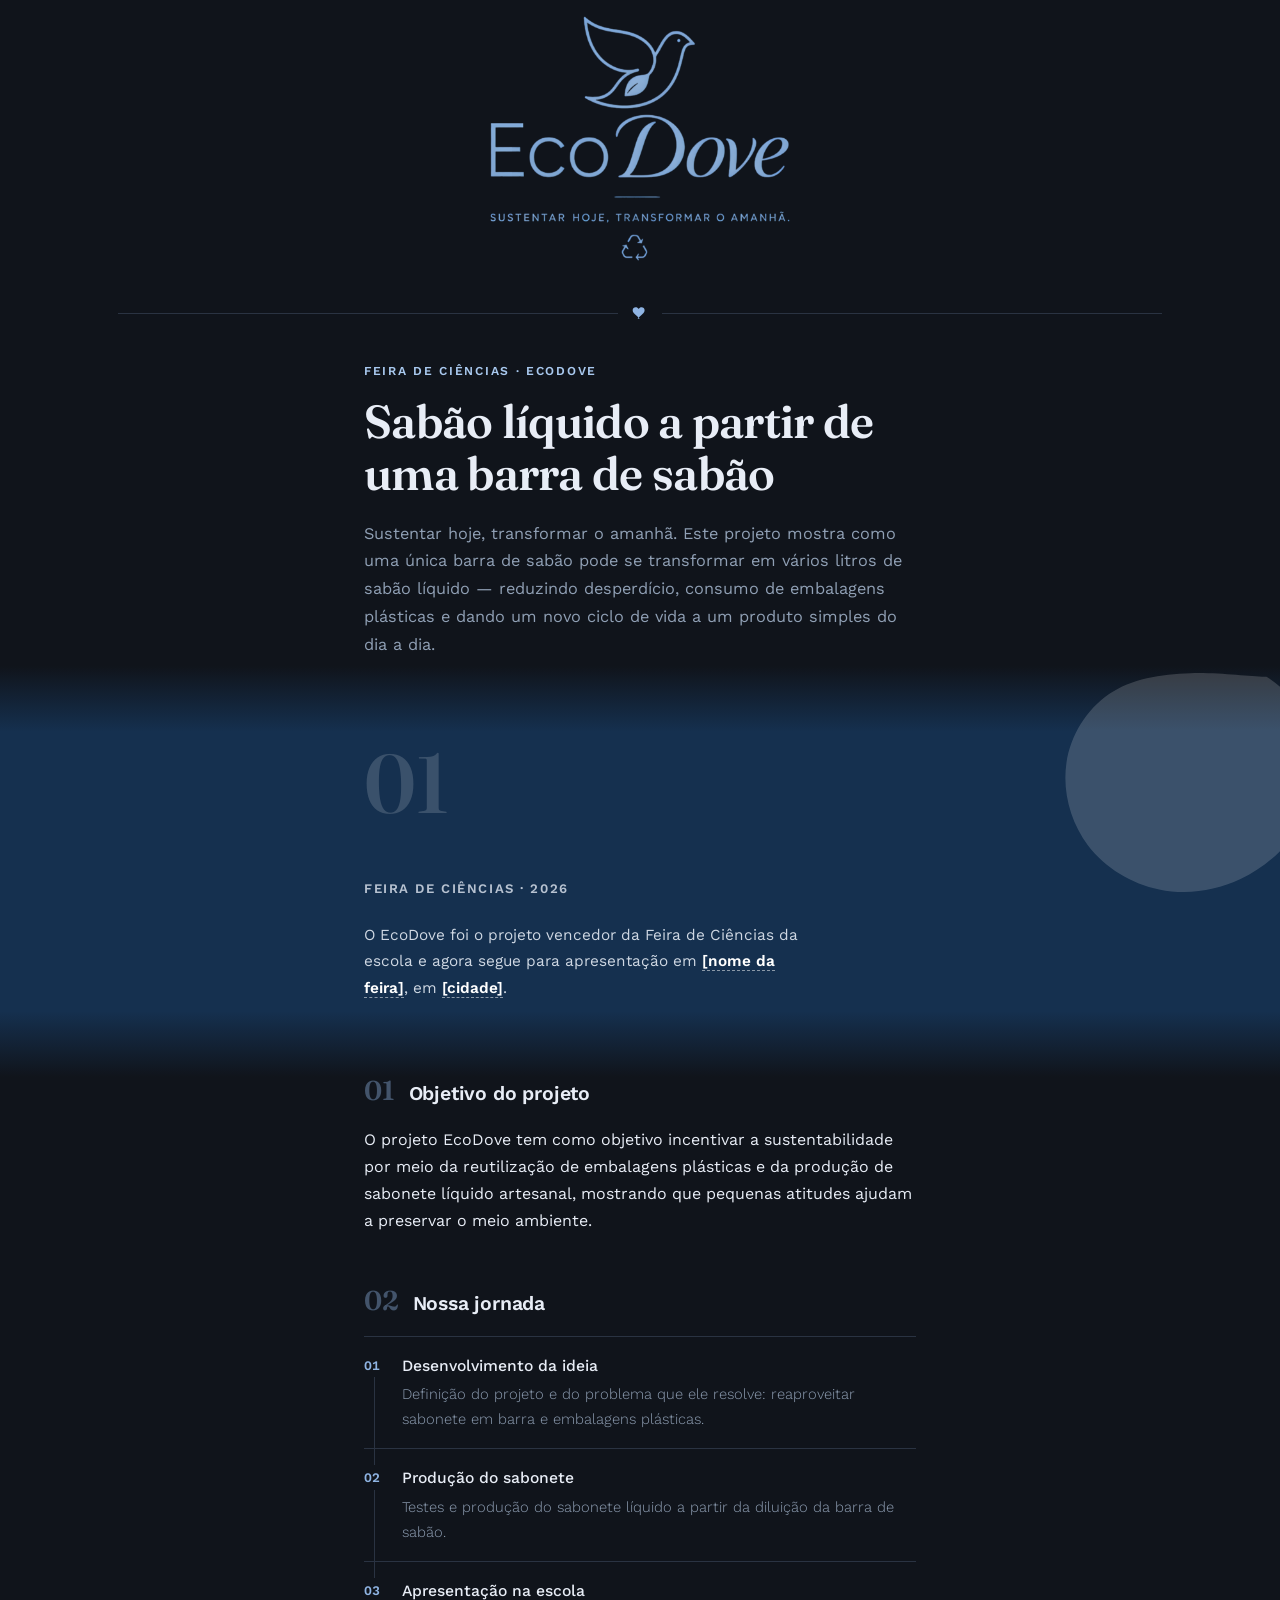
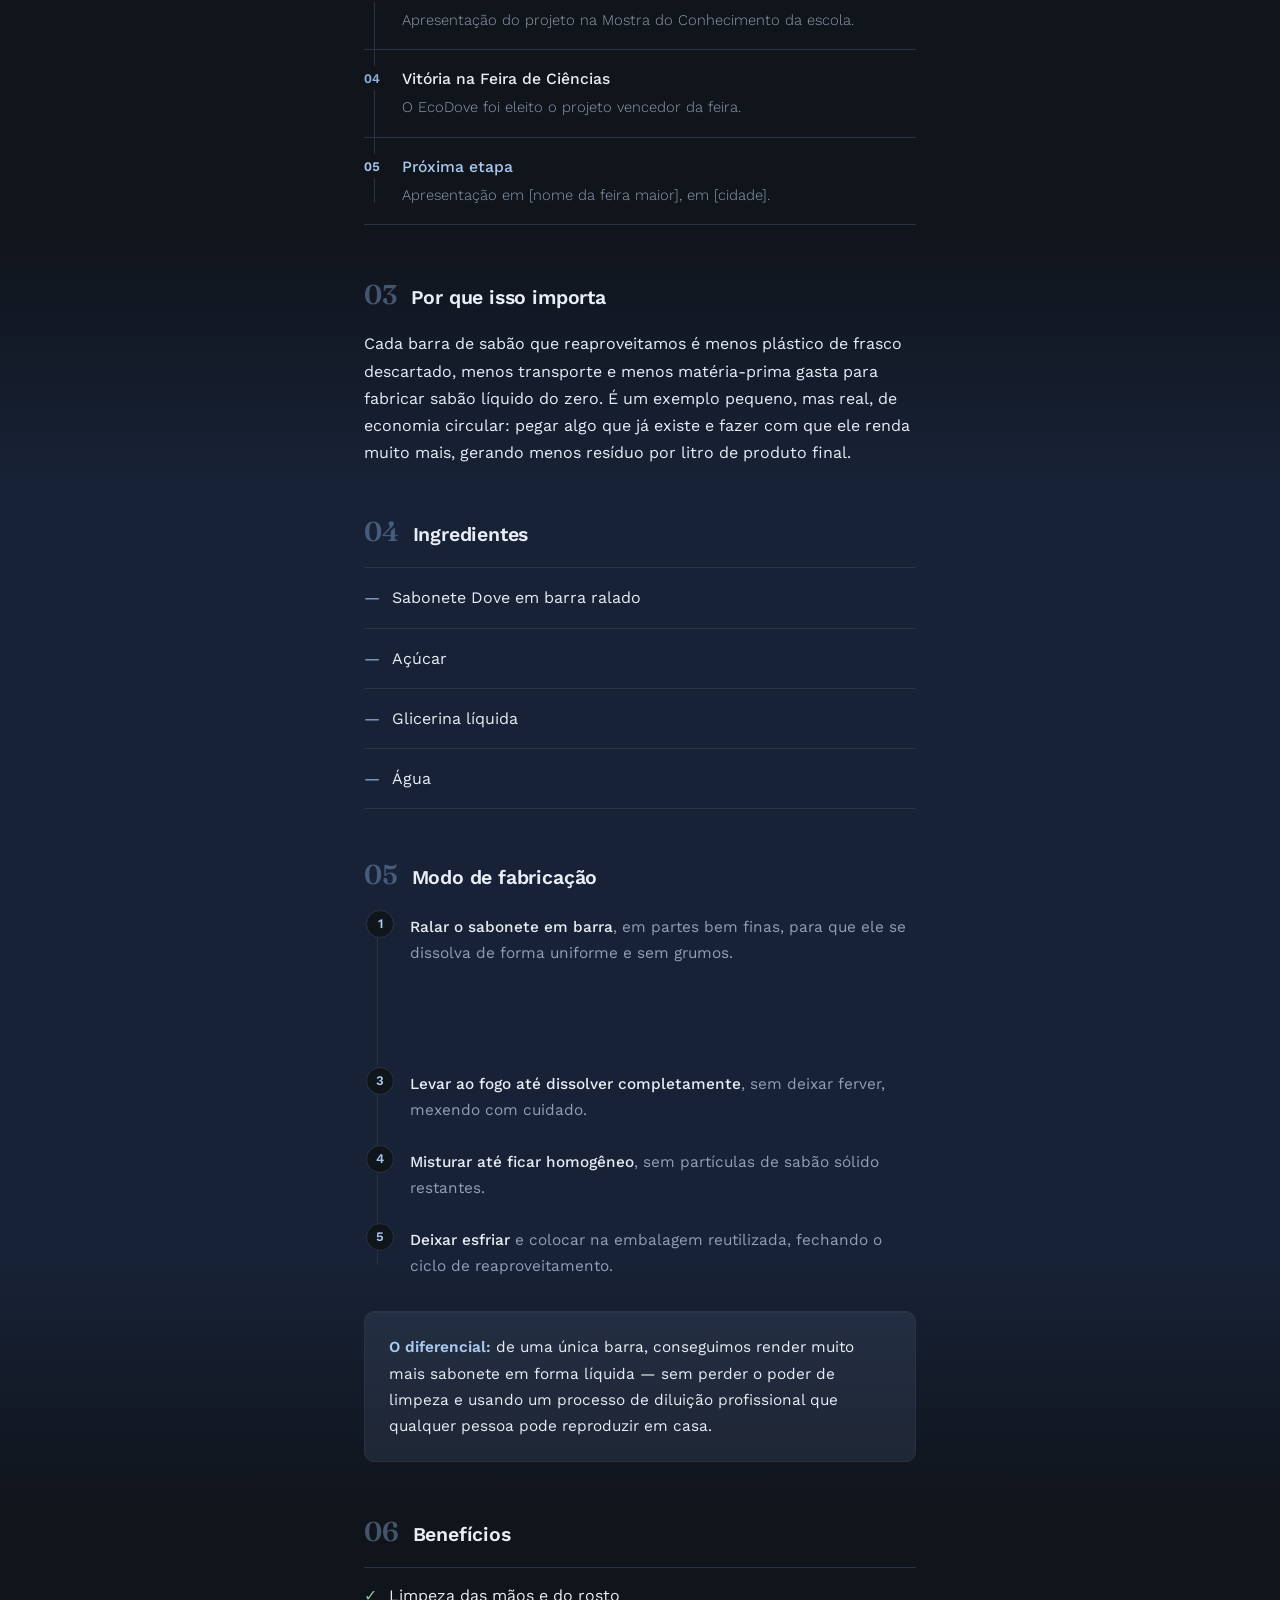
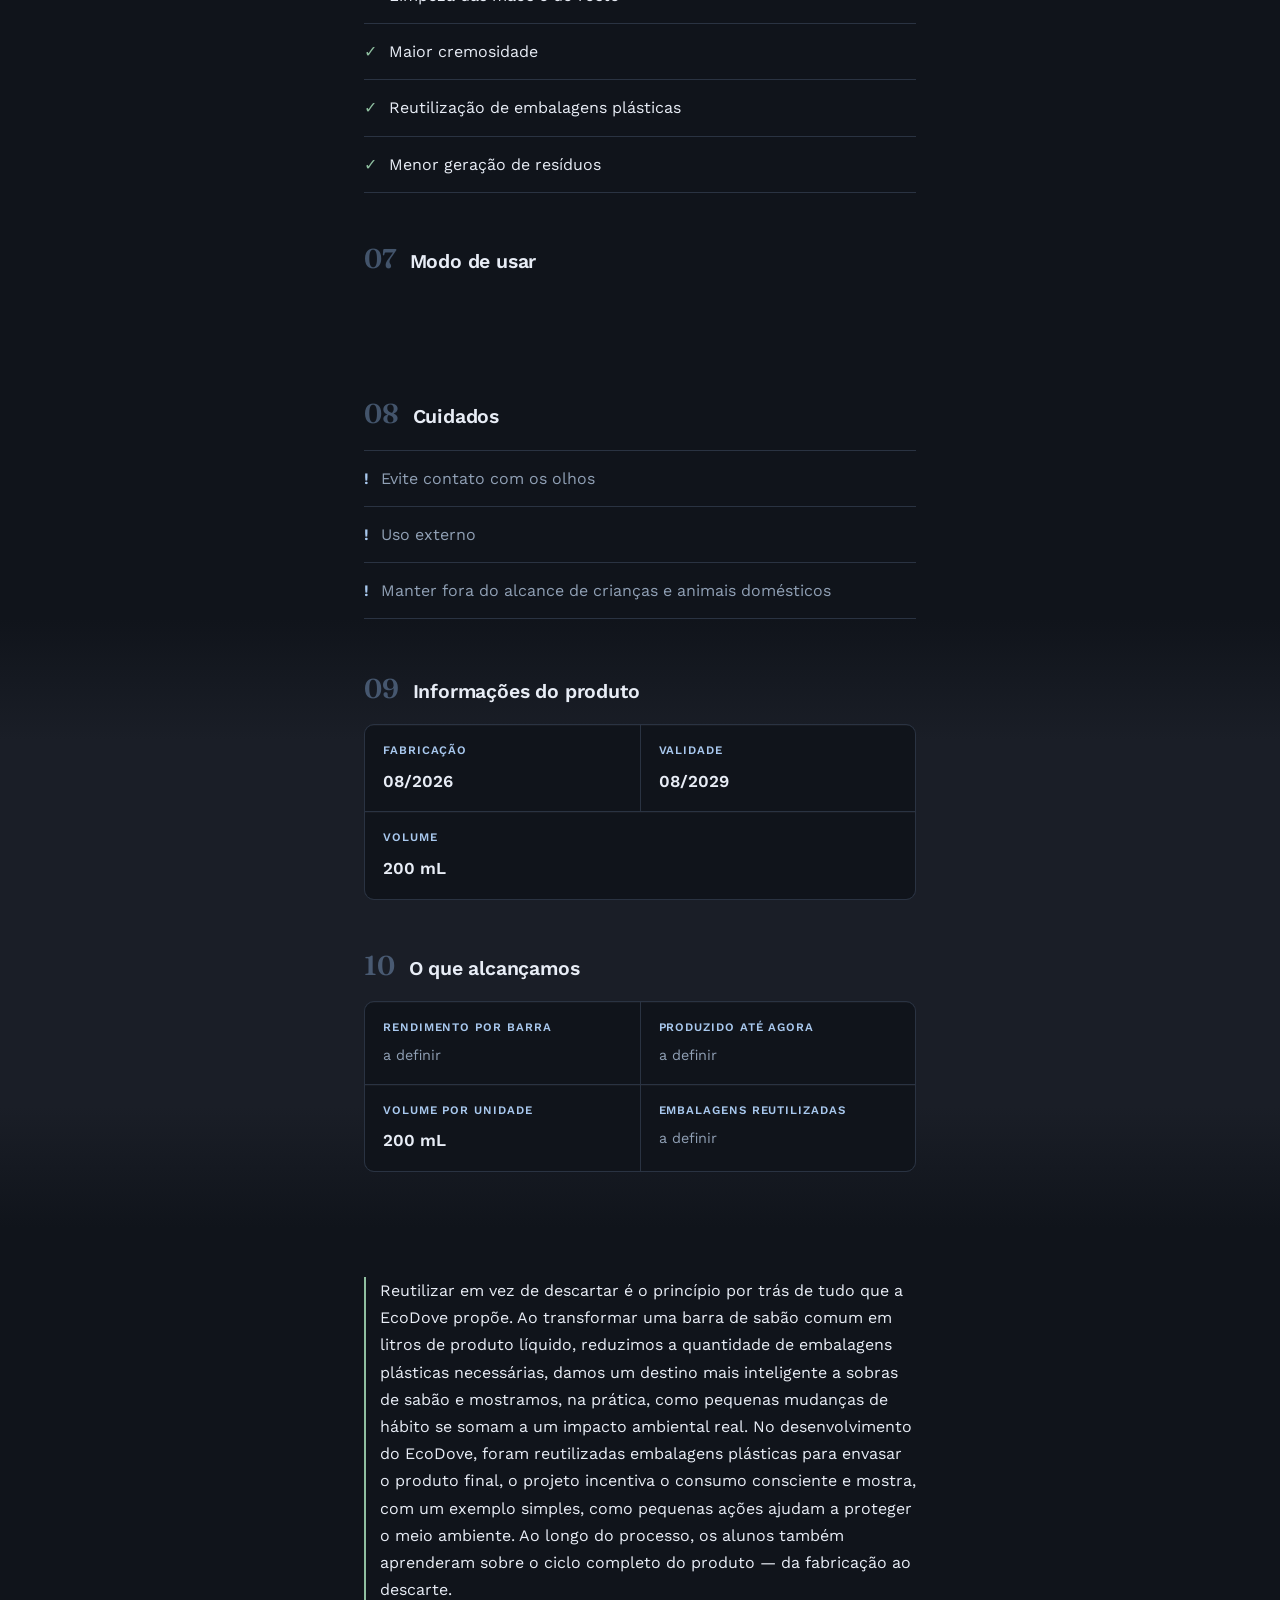
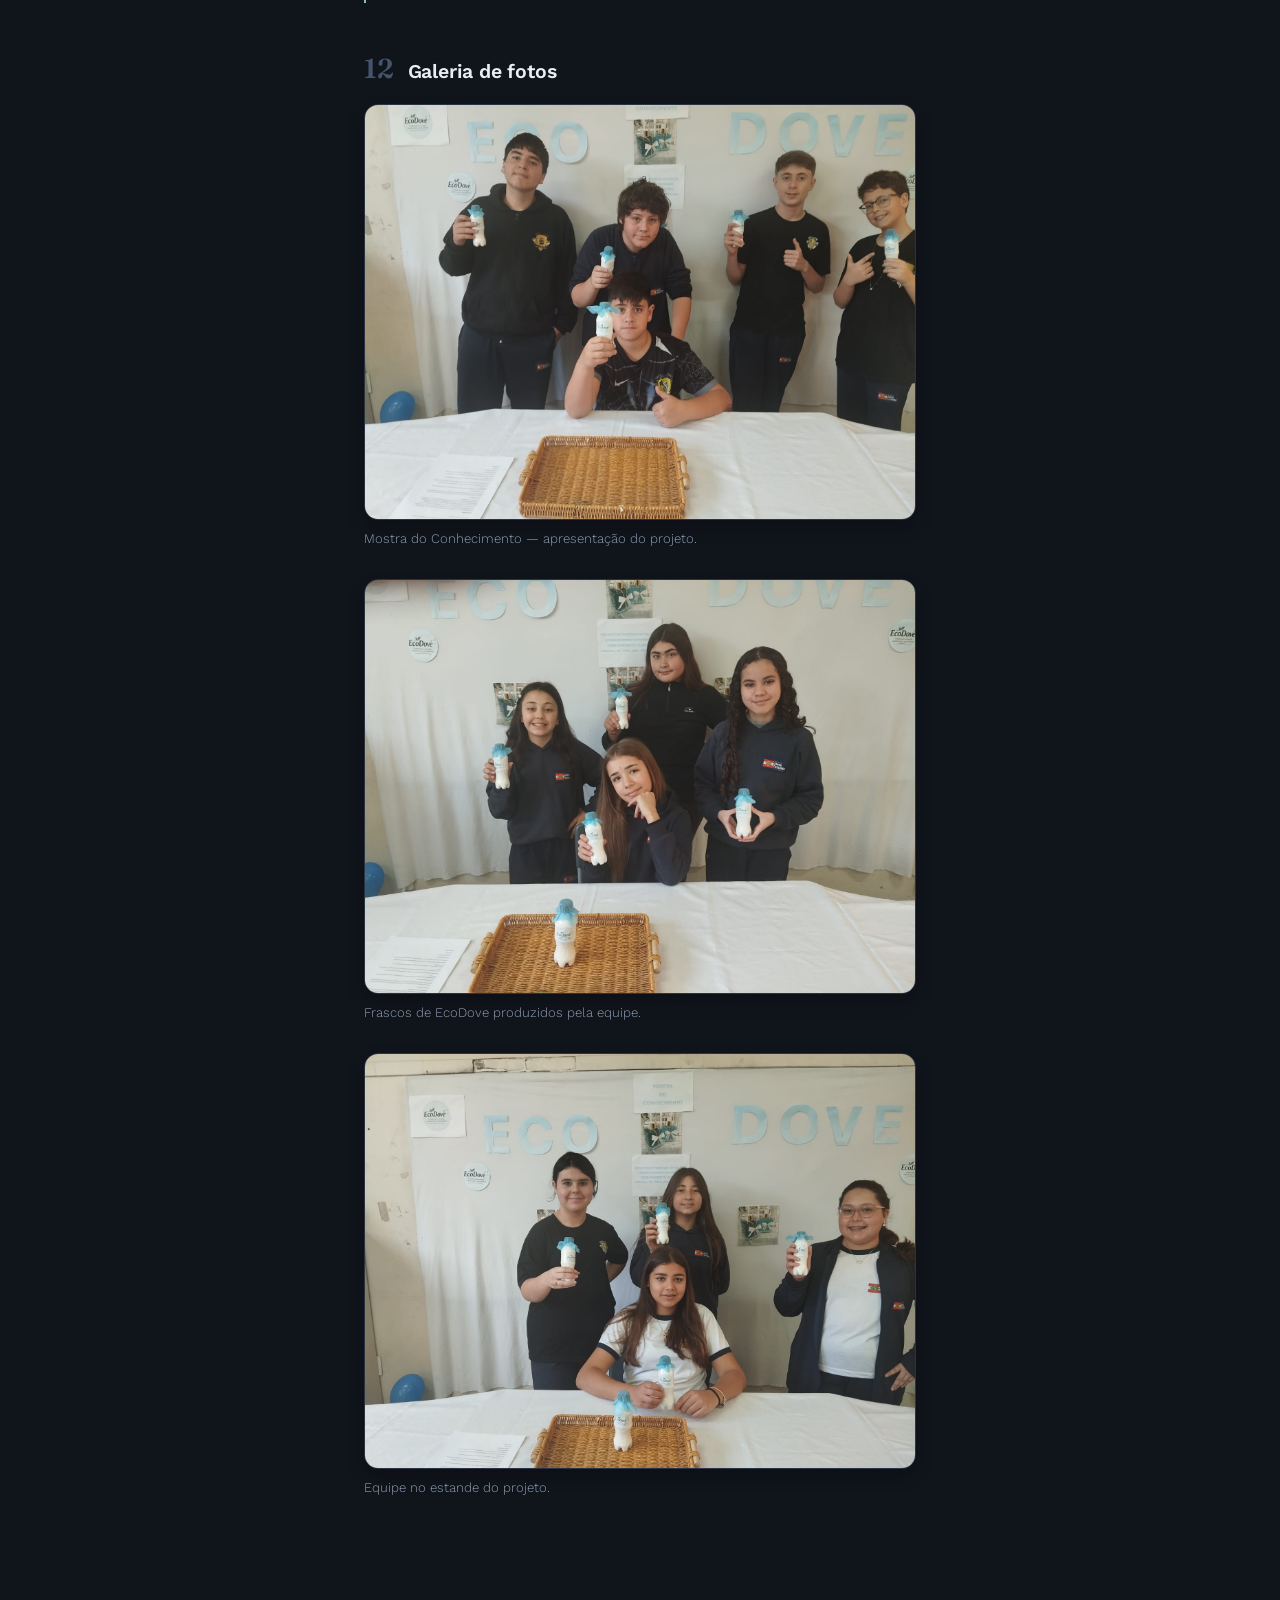
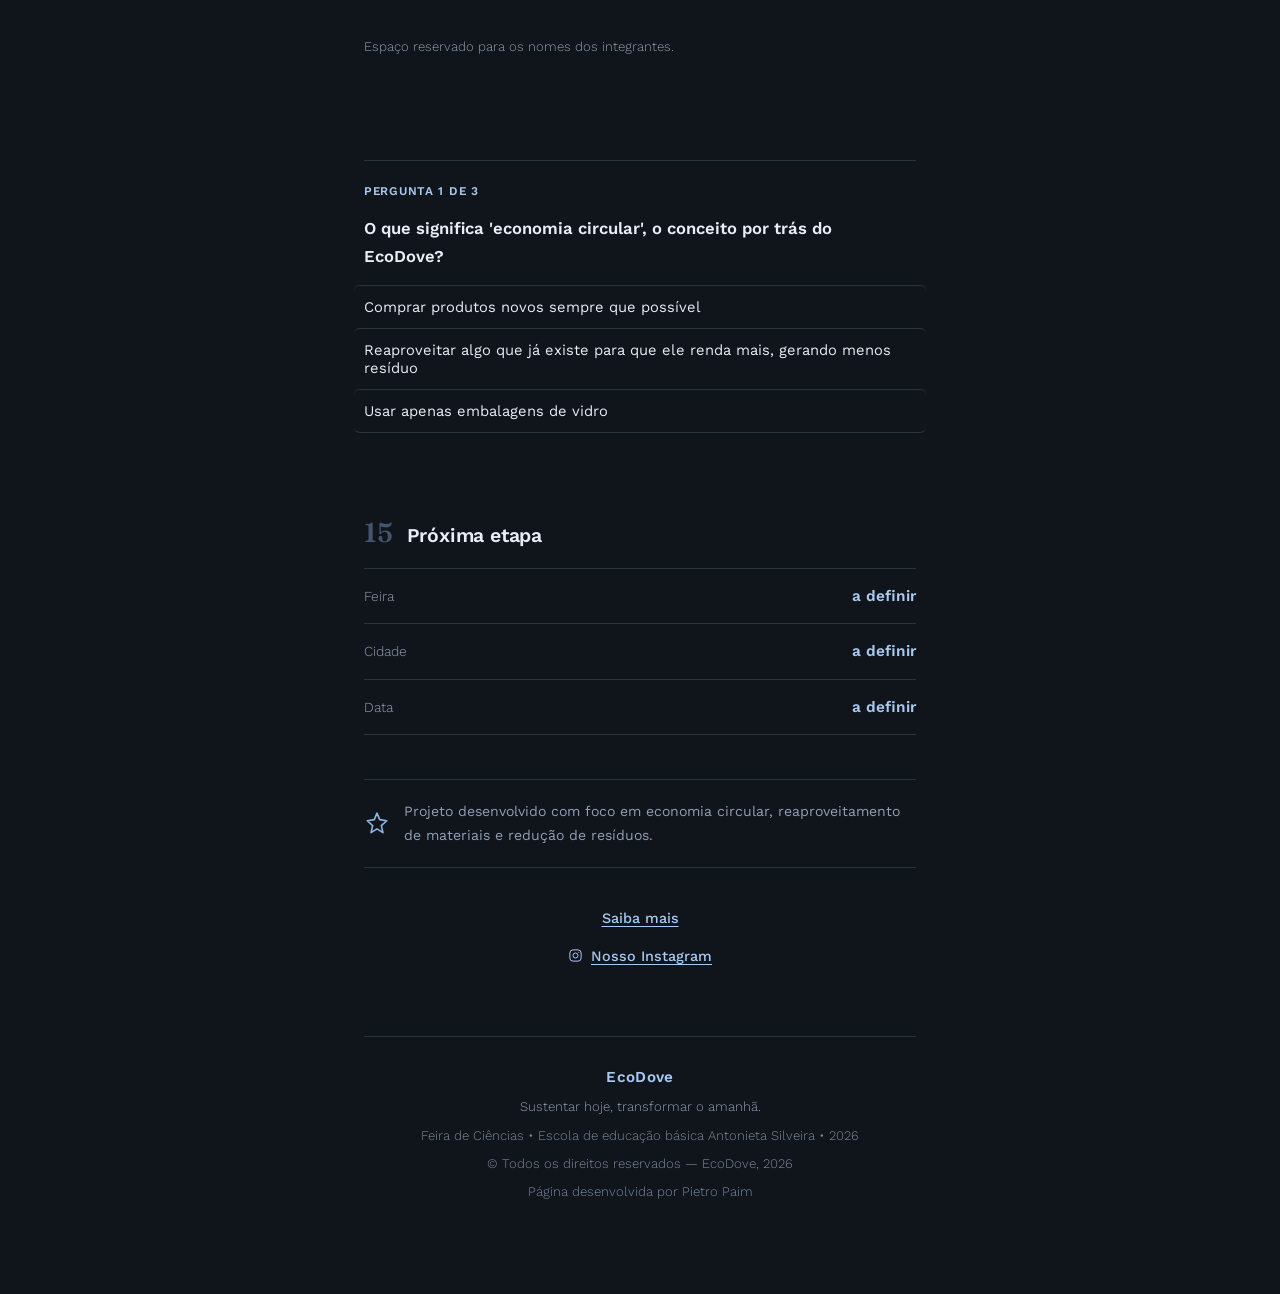
==== index.html @ 30acbbd1 "Add files via upload" ====
<!DOCTYPE html>
<html lang="pt-BR">
<head>
<meta charset="UTF-8">
<meta name="viewport" content="width=device-width, initial-scale=1.0">
<title>EcoDove — Sabão Líquido Sustentável</title>
<script>document.documentElement.classList.add('js');</script>
<link rel="preconnect" href="https://fonts.googleapis.com">
<link href="https://fonts.googleapis.com/css2?family=Fraunces:wght@500;600;700&family=Work+Sans:wght@300;400;500;600;700&display=swap" rel="stylesheet">
<link rel="stylesheet" href="style.css">
</head>
<body>

<div class="banner-wrap">
 <img src="EcoDove.png" alt="Logo EcoDove — pomba com folha, sustentabilidade">
</div>

<div class="divisor">
  <span class="risco"></span>
  <svg class="coracao" viewBox="0 0 24 24" fill="#8FB4E3">
    <path d="M12 20.5c-.3 0-.5-.1-.7-.3-1.6-1.4-3.1-2.7-4.4-3.9-3.6-3.2-5.9-5.3-5.9-8.3C1 5.5 3 3.5 5.5 3.5c1.5 0 2.9.7 3.8 1.9.3.4.9.4 1.3 0 .9-1.2 2.3-1.9 3.8-1.9 2.5 0 4.5 2 4.5 4.5 0 3-2.3 5.1-5.9 8.3-1.3 1.2-2.8 2.5-4.4 3.9-.2.2-.4.3-.7.3Z"/>
  </svg>
  <span class="risco"></span>
</div>

<div class="container">
  <div class="eyebrow">Feira de Ciências · EcoDove</div>
  <h1>Sabão líquido a partir de uma barra de sabão</h1>
  <p class="intro">Sustentar hoje, transformar o amanhã. Este projeto mostra como uma única barra de sabão pode se transformar em vários litros de sabão líquido — reduzindo desperdício, consumo de embalagens plásticas e dando um novo ciclo de vida a um produto simples do dia a dia.</p>
</div>

<div class="banda banda-vitoria">
  <svg class="vitoria-forma" viewBox="0 0 200 200" aria-hidden="true">
    <path fill="#ffffff" d="M45,-58.4C58.6,-49.6,69.8,-35.6,73.6,-19.9C77.4,-4.2,73.8,13.2,65.6,27.7C57.3,42.1,44.5,53.6,29.7,60.6C14.9,67.6,-1.9,70.1,-18.1,66.7C-34.3,63.4,-49.9,54.2,-60.1,40.7C-70.3,27.1,-75.1,9.1,-72.7,-7.5C-70.3,-24.1,-60.7,-39.2,-47.6,-48.2C-34.5,-57.2,-17.3,-60,0.4,-60.5C18.1,-61,36.1,-58.2,45,-58.4Z" transform="translate(100 100)"/>
  </svg>
  <div class="banda-inner">
    <div class="vitoria-numero reveal-vitoria vd1">01</div>
    <div class="vitoria-titulo reveal-vitoria vd2">Primeiro lugar</div>
    <div class="vitoria-sub reveal-vitoria vd3">Feira de Ciências · 2026</div>
    <p class="vitoria-texto reveal-vitoria vd4">O EcoDove foi o projeto vencedor da Feira de Ciências da escola e agora segue para apresentação em
      <!-- EDITAR: nome da feira maior --><span class="campo">[nome da feira]</span>, em
      <!-- EDITAR: cidade --><span class="campo">[cidade]</span>.
    </p>
  </div>
</div>

<div class="container">
  <h2 class="reveal"><span class="num">01</span>Objetivo do projeto</h2>
  <p class="reveal">O projeto EcoDove tem como objetivo incentivar a sustentabilidade por meio da reutilização de embalagens plásticas e da produção de sabonete líquido artesanal, mostrando que pequenas atitudes ajudam a preservar o meio ambiente.</p>

  <h2 class="reveal"><span class="num">02</span>Nossa jornada</h2>
  <div class="jornada">
    <div class="jornada-item reveal">
      <div class="j-marca">01</div>
      <div>
        <div class="j-titulo">Desenvolvimento da ideia</div>
        <div class="j-desc">Definição do projeto e do problema que ele resolve: reaproveitar sabonete em barra e embalagens plásticas.</div>
      </div>
    </div>
    <div class="jornada-item reveal">
      <div class="j-marca">02</div>
      <div>
        <div class="j-titulo">Produção do sabonete</div>
        <div class="j-desc">Testes e produção do sabonete líquido a partir da diluição da barra de sabão.</div>
      </div>
    </div>
    <div class="jornada-item reveal">
      <div class="j-marca">03</div>
      <div>
        <div class="j-titulo">Apresentação na escola</div>
        <div class="j-desc">Apresentação do projeto na Mostra do Conhecimento da escola.</div>
      </div>
    </div>
    <div class="jornada-item reveal">
      <div class="j-marca">04</div>
      <div>
        <div class="j-titulo">Vitória na Feira de Ciências</div>
        <div class="j-desc">O EcoDove foi eleito o projeto vencedor da feira.</div>
      </div>
    </div>
    <div class="jornada-item atual reveal">
      <div class="j-marca">05</div>
      <div>
        <div class="j-titulo">Próxima etapa</div>
        <div class="j-desc">Apresentação em <!-- EDITAR: nome da feira maior -->[nome da feira maior], em [cidade].</div>
      </div>
    </div>
  </div>
</div>

<div class="banda banda-suave">
  <div class="banda-inner">
    <h2 class="reveal"><span class="num">03</span>Por que isso importa</h2>
    <p class="reveal">Cada barra de sabão que reaproveitamos é menos plástico de frasco descartado, menos transporte e menos matéria-prima gasta para fabricar sabão líquido do zero. É um exemplo pequeno, mas real, de economia circular: pegar algo que já existe e fazer com que ele renda muito mais, gerando menos resíduo por litro de produto final.</p>

    <h2 class="reveal"><span class="num">04</span>Ingredientes</h2>
    <ul class="ingredientes reveal">
      <li>Sabonete Dove em barra ralado</li>
      <li>Açúcar</li>
      <li>Glicerina líquida</li>
      <li>Água</li>
    </ul>

    <h2 class="reveal"><span class="num">05</span>Modo de fabricação</h2>
    <div class="grid-passos">
      <div class="passo reveal">
        <div class="bolinha">1</div>
        <p><strong>Ralar o sabonete em barra</strong>, em partes bem finas, para que ele se dissolva de forma uniforme e sem grumos.</p>
      </div>
      <div class="passo reveal">
        <div class="bolinha">2</div>
        <p><strong>Adicionar os demais ingredientes</strong> — açúcar, glicerina líquida e água — ao sabonete ralado.</p>
      </div>
      <div class="passo reveal">
        <div class="bolinha">3</div>
        <p><strong>Levar ao fogo até dissolver completamente</strong>, sem deixar ferver, mexendo com cuidado.</p>
      </div>
      <div class="passo reveal">
        <div class="bolinha">4</div>
        <p><strong>Misturar até ficar homogêneo</strong>, sem partículas de sabão sólido restantes.</p>
      </div>
      <div class="passo reveal">
        <div class="bolinha">5</div>
        <p><strong>Deixar esfriar</strong> e colocar na embalagem reutilizada, fechando o ciclo de reaproveitamento.</p>
      </div>
    </div>

    <div class="destaque reveal">
      <p><strong>O diferencial:</strong> de uma única barra, conseguimos render muito mais sabonete em forma líquida — sem perder o poder de limpeza e usando um processo de diluição profissional que qualquer pessoa pode reproduzir em casa.</p>
    </div>
  </div>
</div>

<div class="container">
  <h2 class="reveal"><span class="num">06</span>Benefícios</h2>
  <ul class="beneficios reveal">
    <li>Limpeza das mãos e do rosto</li>
    <li>Maior cremosidade</li>
    <li>Reutilização de embalagens plásticas</li>
    <li>Menor geração de resíduos</li>
  </ul>

  <h2 class="reveal"><span class="num">07</span>Modo de usar</h2>
  <p class="reveal">Molhe as mãos, aplique uma pequena quantidade do sabonete, esfregue e enxágue bem.</p>

  <h2 class="reveal"><span class="num">08</span>Cuidados</h2>
  <ul class="cuidados reveal">
    <li>Evite contato com os olhos</li>
    <li>Uso externo</li>
    <li>Manter fora do alcance de crianças e animais domésticos</li>
  </ul>
</div>

<div class="banda banda-cinza">
  <div class="banda-inner">
    <h2 class="reveal"><span class="num">09</span>Informações do produto</h2>
    <div class="info-grid">
      <div class="info-item reveal">
        <div class="rotulo">Fabricação</div>
        <div class="valor">08/2026</div>
      </div>
      <div class="info-item reveal">
        <div class="rotulo">Validade</div>
        <div class="valor">08/2029</div>
      </div>
      <div class="info-item reveal" style="grid-column: span 2;">
        <div class="rotulo">Volume</div>
        <div class="valor">200 mL</div>
      </div>
    </div>

    <h2 class="reveal"><span class="num">10</span>O que alcançamos</h2>
    <div class="info-grid">
      <div class="info-item reveal">
        <div class="rotulo">Rendimento por barra</div>
        <!-- EDITAR: quanto de sabonete líquido uma barra rende -->
        <div class="valor editavel">a definir</div>
      </div>
      <div class="info-item reveal">
        <div class="rotulo">Produzido até agora</div>
        <!-- EDITAR: quantidade total de sabonete produzido -->
        <div class="valor editavel">a definir</div>
      </div>
      <div class="info-item reveal">
        <div class="rotulo">Volume por unidade</div>
        <div class="valor">200 mL</div>
      </div>
      <div class="info-item reveal">
        <div class="rotulo">Embalagens reutilizadas</div>
        <!-- EDITAR: quantidade de embalagens plásticas reaproveitadas -->
        <div class="valor editavel">a definir</div>
      </div>
    </div>
  </div>
</div>

<div class="container final">
  <h2 class="reveal"><span class="num">11</span>Sustentabilidade na prática</h2>
  <div class="sustentabilidade-destaque reveal">
    <p>Reutilizar em vez de descartar é o princípio por trás de tudo que a EcoDove propõe. Ao transformar uma barra de sabão comum em litros de produto líquido, reduzimos a quantidade de embalagens plásticas necessárias, damos um destino mais inteligente a sobras de sabão e mostramos, na prática, como pequenas mudanças de hábito se somam a um impacto ambiental real. No desenvolvimento do EcoDove, foram reutilizadas embalagens plásticas para envasar o produto final, o projeto incentiva o consumo consciente e mostra, com um exemplo simples, como pequenas ações ajudam a proteger o meio ambiente. Ao longo do processo, os alunos também aprenderam sobre o ciclo completo do produto — da fabricação ao descarte.</p>
  </div>

  <h2 class="reveal"><span class="num">12</span>Galeria de fotos</h2>
  <div class="galeria">
    <div class="galeria-item reveal">
      <img src="imagem1.jpeg" alt="Equipe EcoDove apresentando o sabonete líquido na Mostra do Conhecimento">
      <div class="galeria-legenda">Mostra do Conhecimento — apresentação do projeto.</div>
    </div>
    <div class="galeria-item reveal">
      <img src="imagem2.jpeg" alt="Equipe EcoDove com os frascos de sabonete produzidos">
      <div class="galeria-legenda">Frascos de EcoDove produzidos pela equipe.</div>
    </div>
    <div class="galeria-item reveal">
      <img src="imagem3.jpeg" alt="Equipe EcoDove no estande do projeto">
      <div class="galeria-legenda">Equipe no estande do projeto.</div>
    </div>
  </div>

  <h2 class="reveal"><span class="num">13</span>Nossa equipe</h2>
  <div class="equipe reveal">
    <p>Turmas 7º ano 1, 2 e 3</p>
  </div>
  <!-- EDITAR: adicionar os nomes dos integrantes aqui -->
  <div class="equipe-editavel">Espaço reservado para os nomes dos integrantes.</div>

  <h2 class="reveal"><span class="num">14</span>Teste seus conhecimentos</h2>
  <div class="quiz reveal">
    <div id="quiz-jogo">
      <div class="quiz-progresso" id="quiz-progresso">Pergunta 1 de 3</div>
      <div class="quiz-pergunta" id="quiz-pergunta"></div>
      <div class="quiz-opcoes" id="quiz-opcoes"></div>
      <div class="quiz-feedback" id="quiz-feedback"></div>
      <button class="quiz-proximo" id="quiz-proximo">Próxima pergunta →</button>
    </div>
    <div id="quiz-resultado" class="quiz-resultado" style="display:none;">
      <div class="r-titulo" id="quiz-resultado-titulo"></div>
      <p class="r-texto" id="quiz-resultado-texto"></p>
      <button class="quiz-reiniciar" id="quiz-reiniciar">Refazer o quiz</button>
    </div>
  </div>

  <h2 class="reveal"><span class="num">15</span>Próxima etapa</h2>
  <div class="proxima-etapa reveal">
    <div class="pe-linha">
      <span class="pe-rotulo">Feira</span>
      <!-- EDITAR: nome da feira maior -->
      <span class="pe-valor">a definir</span>
    </div>
    <div class="pe-linha">
      <span class="pe-rotulo">Cidade</span>
      <!-- EDITAR: cidade da feira -->
      <span class="pe-valor">a definir</span>
    </div>
    <div class="pe-linha">
      <span class="pe-rotulo">Data</span>
      <!-- EDITAR: data da feira -->
      <span class="pe-valor">a definir</span>
    </div>
  </div>

  <div class="selo reveal">
    <svg viewBox="0 0 24 24" fill="none" stroke="#8FB4E3" stroke-width="1.5">
      <path d="M12 2 L14.5 8 L21 9 L16 13.5 L17.5 20 L12 16.5 L6.5 20 L8 13.5 L3 9 L9.5 8 Z" stroke-linejoin="round"/>
    </svg>
    <p>Projeto desenvolvido com foco em economia circular, reaproveitamento de materiais e redução de resíduos.</p>
  </div>

  <div class="saiba-mais">
    <!-- Quando tiver o link/página com mais informações, troque o href abaixo -->
    <a href="#">Saiba mais</a>
  </div>

  <div class="instagram">
    <!-- Troque o href abaixo pelo link do perfil do Instagram -->
    <a href="#" target="_blank" rel="noopener">
      <svg viewBox="0 0 24 24" fill="none" stroke="#A9C9EF" stroke-width="1.6">
        <rect x="3" y="3" width="18" height="18" rx="5"/>
        <circle cx="12" cy="12" r="4"/>
        <circle cx="17.2" cy="6.8" r="0.9" fill="#A9C9EF" stroke="none"/>
      </svg>
      Nosso Instagram
    </a>
  </div>

  <footer>
    <div class="marca">EcoDove</div>
    <div>Sustentar hoje, transformar o amanhã.</div>
    <div class="linha2">Feira de Ciências • Escola de educação básica Antonieta Silveira • 2026</div>
    <div class="linha2">© Todos os direitos reservados — EcoDove, 2026</div>
       <div class="linha2">Página desenvolvida por Pietro Paim</div>
  </footer>
</div>

<script src="script.js"></script>

</body>
</html>
---- style.css ----
:root{
    --color-bg: #10141b;
    --color-accent: #8FB4E3;
    --color-accent-deep: #A9C9EF;
    --color-accent-soft: rgba(143,180,227,0.10);
    --color-text: #E8EDF6;
    --color-muted: #90A0B5;
    --color-line: #2A3342;
    --bg-suave: #172236;
    --bg-cinza: #1A1E27;
    --bg-vitoria: #15304F;
    --color-verde: #8FBFA0;
    --font-display: 'Fraunces', serif;
    --font-body: 'Work Sans', sans-serif;
  }

  *{ box-sizing:border-box; margin:0; padding:0; }
  html{ overflow-x:hidden; }
  body{
    background:var(--color-bg);
    color:var(--color-text);
    font-family:var(--font-body);
    font-weight:300;
    line-height:1.7;
    -webkit-font-smoothing:antialiased;
    overflow-x:hidden;
  }
  .container{ max-width:600px; margin:0 auto; padding:0 24px; }
  .container.final{ padding-bottom:90px; }
  .container > h2:first-child,
  .banda-inner > h2:first-child{ margin-top:0; }

  .eyebrow{
    font-size:0.76rem; letter-spacing:0.14em; text-transform:uppercase;
    color:var(--color-accent-deep); font-weight:600; margin-bottom:14px;
  }
  h1{
    font-family:var(--font-display); font-weight:600;
    font-size:clamp(2rem, 7vw, 2.9rem); letter-spacing:-0.015em; line-height:1.12;
    margin-bottom:20px; color:var(--color-text);
  }
  p.intro{ color:var(--color-muted); font-size:1.02rem; margin-bottom:8px; font-weight:400; }

  h2{
    display:flex; align-items:baseline; gap:14px;
    font-family:var(--font-body); font-weight:600;
    font-size:1.22rem; letter-spacing:-0.01em;
    margin:52px 0 16px; color:var(--color-text);
  }
  h2 .num{
    font-family:var(--font-display); font-weight:600;
    font-size:1.7rem; color:var(--color-accent); opacity:0.4;
    line-height:1; flex-shrink:0;
    font-variant-numeric:tabular-nums;
  }

  p{ font-weight:400; }

  ul.ingredientes{ list-style:none; }
  ul.ingredientes li{
    padding:16px 0; border-top:1px solid var(--color-line);
    display:flex; align-items:baseline; gap:12px; font-weight:400;
  }
  ul.ingredientes li:last-child{ border-bottom:1px solid var(--color-line); }
  ul.ingredientes li::before{
    content:"—"; color:var(--color-accent); flex-shrink:0;
  }

  .destaque{
    background:var(--color-accent-soft); border-radius:10px;
    padding:22px 24px; margin-top:32px; border:1px solid var(--color-line);
    box-shadow:inset 0 1px 0 rgba(255,255,255,0.04);
    transition:transform 0.25s ease;
  }
  @media (hover:hover) and (pointer:fine){
    .destaque:hover{ transform:translateY(-2px); }
  }
  .destaque p{ font-size:0.96rem; color:var(--color-text); }
  .destaque strong{ color:var(--color-accent-deep); font-weight:600; }

  .grid-passos{
    position:relative; display:flex; flex-direction:column; gap:22px; margin-top:8px;
    padding-left:2px;
  }
  .grid-passos::before{
    content:""; position:absolute; left:13px; top:14px; bottom:14px; width:1px;
    background:var(--color-line);
  }
  .passo{
    position:relative; display:flex; gap:16px; align-items:flex-start;
  }
  .passo .bolinha{
    position:relative; z-index:1;
    flex-shrink:0; width:28px; height:28px; border-radius:50%;
    background:var(--color-bg); border:1px solid var(--color-line);
    display:flex; align-items:center; justify-content:center;
    font-family:var(--font-body); font-weight:600; color:var(--color-accent-deep);
    font-size:0.82rem;
  }
  .passo p{ color:var(--color-muted); font-size:0.96rem; padding-top:4px; }
  .passo strong{ color:var(--color-text); font-weight:500; }

  .selo{
    display:flex; align-items:center; gap:14px; margin-top:44px;
    padding:20px 0; border-top:1px solid var(--color-line); border-bottom:1px solid var(--color-line);
  }
  .selo svg{ flex-shrink:0; width:26px; height:26px; }
  .selo p{ font-size:0.88rem; color:var(--color-muted); }

  footer{
    margin-top:64px; padding-top:28px; border-top:1px solid var(--color-line);
    color:var(--color-muted); font-size:0.82rem; text-align:center;
  }
  footer .marca{
    font-family:var(--font-body); font-weight:600; letter-spacing:0.02em;
    color:var(--color-accent-deep); font-size:0.95rem; margin-bottom:6px;
  }
  footer .linha2{ margin-top:6px; opacity:0.85; }

  .saiba-mais{ margin-top:36px; text-align:center; }
  .saiba-mais a{
    font-family:var(--font-body); font-weight:500; font-size:0.9rem;
    color:var(--color-accent-deep); text-decoration:underline; text-underline-offset:3px;
    transition:color 0.2s ease;
  }
  @media (hover:hover) and (pointer:fine){
    .saiba-mais a:hover{ color:var(--color-text); }
  }

  .instagram{ margin-top:12px; text-align:center; }
  .instagram a{
    display:inline-flex; align-items:center; gap:8px;
    font-family:var(--font-body); font-weight:500; font-size:0.9rem;
    color:var(--color-accent-deep); text-decoration:underline; text-underline-offset:3px;
    transition:color 0.2s ease;
  }
  @media (hover:hover) and (pointer:fine){
    .instagram a:hover{ color:var(--color-text); }
  }
  .instagram svg{ flex-shrink:0; width:15px; height:15px; }

  .banner-wrap{
    width:100%; display:flex; justify-content:center; overflow:hidden; padding:0;
  }
  .banner-wrap img{ width:100%; height:auto; display:block; }

  .divisor{
    display:flex; align-items:center; justify-content:center; gap:14px;
    padding:28px 24px 40px;
  }
  .divisor .risco{
    flex:1; max-width:500px; height:1px; background:var(--color-line);
  }
  .divisor svg.coracao{ flex-shrink:0; width:16px; height:16px; }

  ul.beneficios{ list-style:none; }
  ul.beneficios li{
    padding:14px 0; border-top:1px solid var(--color-line);
    display:flex; align-items:baseline; gap:12px; font-weight:400;
  }
  ul.beneficios li:last-child{ border-bottom:1px solid var(--color-line); }
  ul.beneficios li::before{ content:"✓"; color:var(--color-verde); flex-shrink:0; }

  ul.cuidados{ list-style:none; }
  ul.cuidados li{
    padding:14px 0; border-top:1px solid var(--color-line);
    display:flex; align-items:baseline; gap:12px; font-weight:400; color:var(--color-muted);
  }
  ul.cuidados li:last-child{ border-bottom:1px solid var(--color-line); }
  ul.cuidados li::before{ content:"!"; color:var(--color-accent-deep); flex-shrink:0; font-weight:600; }

  .info-grid{
    display:grid; grid-template-columns:1fr 1fr; gap:1px; margin-top:16px;
    border:1px solid var(--color-line); border-radius:10px; overflow:hidden;
    background:var(--color-line);
  }
  .info-item{
    background:var(--color-bg); padding:16px 18px;
    box-shadow:inset 0 1px 0 rgba(255,255,255,0.03);
    transition:transform 0.25s ease, background-color 0.25s ease;
  }
  @media (hover:hover) and (pointer:fine){
    .info-item:hover{ transform:translateY(-2px); background-color:#12171f; }
  }
  .info-item .rotulo{
    font-size:0.72rem; letter-spacing:0.08em; text-transform:uppercase;
    color:var(--color-accent-deep); font-weight:600; margin-bottom:6px;
  }
  .info-item .valor{ font-family:var(--font-body); font-weight:600; font-size:1.05rem; color:var(--color-text); }
  .info-item .valor.editavel{ color:var(--color-muted); font-weight:400; font-size:0.9rem; }

  @media (max-width:420px){
    .info-grid{ grid-template-columns:1fr; }
  }

  .galeria{
    display:flex; flex-direction:column; gap:28px; margin-top:16px;
    align-items:stretch;
  }
  .galeria-item{
    display:flex; flex-direction:column; width:100%;
  }
  .galeria-item img{
    width:100%; height:auto; display:block; border:1px solid var(--color-line);
    border-radius:14px; object-fit:cover; box-shadow:0 8px 18px rgba(0,0,0,0.18);
    transition:opacity 0.3s ease, transform 0.3s ease;
  }
  @media (hover:hover) and (pointer:fine){
    .galeria-item img:hover{ opacity:0.94; transform:translateY(-2px); }
  }
  .galeria-legenda{
    margin-top:8px; font-size:0.82rem; color:var(--color-muted);
  }

  .equipe{ margin-top:8px; }
  .equipe p{ color:var(--color-text); font-size:0.96rem; }
  .equipe-editavel{
    margin-top:10px; font-size:0.82rem; color:var(--color-muted);
  }

  /* Nossa jornada */
  .jornada{ position:relative; display:flex; flex-direction:column; gap:0; margin-top:8px; }
  .jornada::before{
    content:""; position:absolute; left:10px; top:22px; bottom:22px; width:1px;
    background:var(--color-line);
  }
  .jornada-item{
    position:relative; display:flex; gap:16px; align-items:flex-start; padding:16px 0;
    border-top:1px solid var(--color-line);
  }
  .jornada-item:last-child{ border-bottom:1px solid var(--color-line); }
  .jornada-item .j-marca{
    position:relative; z-index:1; background:var(--color-bg);
    flex-shrink:0; width:22px; padding-top:2px;
    font-family:var(--font-body); font-weight:600; color:var(--color-accent);
    font-size:0.82rem; font-variant-numeric:tabular-nums;
  }
  .jornada-item .j-titulo{ font-weight:500; color:var(--color-text); font-size:0.98rem; margin-bottom:3px; }
  .jornada-item .j-desc{ color:var(--color-muted); font-size:0.92rem; }
  .jornada-item.atual .j-titulo{ color:var(--color-accent-deep); }
  .jornada-item.atual .j-marca{ color:var(--color-accent-deep); }

  /* Sustentabilidade — toque de verde pontual */
  .sustentabilidade-destaque{
    border-left:2px solid var(--color-verde); padding-left:14px;
  }

  /* Quiz */
  .quiz{ margin-top:8px; border-top:1px solid var(--color-line); padding-top:20px; }
  .quiz-progresso{
    font-size:0.74rem; letter-spacing:0.06em; text-transform:uppercase;
    color:var(--color-accent-deep); font-weight:600; margin-bottom:14px;
  }
  #quiz-jogo{ transition:opacity 0.25s ease; }
  .quiz-pergunta{ font-family:var(--font-body); font-weight:600; font-size:1.04rem; margin-bottom:14px; color:var(--color-text); }
  .quiz-opcoes{ display:flex; flex-direction:column; }
  .quiz-opcao{
    text-align:left; padding:12px 10px; margin:0 -10px; border-top:1px solid var(--color-line);
    border-left:none; border-right:none; border-bottom:none; border-radius:6px;
    background:none; color:var(--color-text); font-family:var(--font-body);
    font-size:0.92rem; cursor:pointer; transition:background-color 0.2s ease, transform 0.2s ease;
  }
  .quiz-opcoes .quiz-opcao:last-child{ border-bottom:1px solid var(--color-line); }
  @media (hover:hover) and (pointer:fine){
    .quiz-opcao:not(:disabled):hover{ background-color:var(--color-accent-soft); transform:translateX(3px); }
  }
  .quiz-opcao.certa{ color:#7FD9A0; font-weight:600; }
  .quiz-opcao.errada{ color:#E39B9B; text-decoration:line-through; }
  .quiz-opcao:disabled{ cursor:default; }
  .quiz-feedback{ margin-top:14px; font-size:0.88rem; color:var(--color-muted); min-height:1.4em; }
  .quiz-proximo{
    display:none; margin-top:16px; background:none; border:none;
    color:var(--color-accent-deep); text-decoration:underline; text-underline-offset:3px;
    font-family:var(--font-body); font-size:0.86rem; cursor:pointer; padding:0;
    transition:color 0.2s ease;
  }
  .quiz-proximo:hover{ color:var(--color-text); }
  .quiz-resultado{ transition:opacity 0.25s ease; }
  .quiz-resultado .r-titulo{ font-family:var(--font-body); font-weight:600; font-size:1.15rem; color:var(--color-accent-deep); margin-bottom:6px; }
  .quiz-resultado .r-texto{ color:var(--color-muted); font-size:0.9rem; margin-bottom:14px; }
  .quiz-reiniciar{
    background:none; border:none; color:var(--color-accent-deep);
    text-decoration:underline; text-underline-offset:3px;
    font-family:var(--font-body); font-size:0.86rem; cursor:pointer; padding:0;
    transition:color 0.2s ease;
  }
  @media (hover:hover) and (pointer:fine){
    .quiz-proximo:hover{ color:var(--color-text); }
    .quiz-reiniciar:hover{ color:var(--color-text); }
  }

  /* Próxima etapa */
  .proxima-etapa{ margin-top:8px; }
  .pe-linha{
    display:flex; justify-content:space-between; align-items:baseline; gap:12px;
    padding:14px 0; border-top:1px solid var(--color-line);
  }
  .pe-linha:last-child{ border-bottom:1px solid var(--color-line); }
  .pe-linha .pe-rotulo{ font-size:0.86rem; color:var(--color-muted); }
  .pe-linha .pe-valor{ font-family:var(--font-body); font-weight:600; color:var(--color-accent-deep); font-size:0.96rem; text-align:right; }

  /* ---- Faixas de fundo com transição suave ---- */
  .banda{
    width:100vw; position:relative; left:50%; margin-left:-50vw;
  }
  .banda-inner{ max-width:600px; margin:0 auto; padding:0 24px; }
  .banda-suave{
    background:linear-gradient(180deg, var(--color-bg) 0%, var(--bg-suave) 20%, var(--bg-suave) 80%, var(--color-bg) 100%);
    padding:56px 0;
  }
  .banda-cinza{
    background:linear-gradient(180deg, var(--color-bg) 0%, var(--bg-cinza) 20%, var(--bg-cinza) 80%, var(--color-bg) 100%);
    padding:56px 0;
  }

  /* ---- Seção da vitória ---- */
  .banda-vitoria{
    background:linear-gradient(180deg, var(--color-bg) 0%, var(--bg-vitoria) 16%, var(--bg-vitoria) 84%, var(--color-bg) 100%);
    padding:76px 0; color:#EDF3FC; overflow:hidden; position:relative;
  }
  .vitoria-forma{
    position:absolute; top:-60px; right:-80px; width:340px; height:340px;
    opacity:0.16; pointer-events:none;
  }
  .vitoria-numero{
    font-family:var(--font-display); font-weight:600;
    font-size:clamp(3.4rem, 13vw, 5.2rem); line-height:1;
    color:rgba(255,255,255,0.16); margin-bottom:-20px; position:relative;
  }
  .vitoria-titulo{
    font-family:var(--font-body); font-weight:700;
    font-size:clamp(1.7rem, 6vw, 2.3rem); letter-spacing:0.01em;
    color:#fff; position:relative;
  }
  .vitoria-sub{
    font-family:var(--font-body); font-weight:600; letter-spacing:0.12em; text-transform:uppercase;
    font-size:0.82rem; color:rgba(237,243,252,0.75); margin-top:10px; margin-bottom:22px;
  }
  .vitoria-texto{ color:rgba(237,243,252,0.86); font-size:0.96rem; max-width:440px; }
  .vitoria-texto .campo{
    color:#fff; font-weight:600; border-bottom:1px dashed rgba(255,255,255,0.5);
  }

  @media (max-width:640px){
    .banda-suave, .banda-cinza{ padding:44px 0; }
    .banda-vitoria{ padding:60px 0; }
    .vitoria-forma{ width:240px; height:240px; top:-40px; right:-60px; }
  }

  /* ---- Motion: revelação suave ao rolar ----
     Estado padrão = totalmente visível. Isso garante que, se o JS não
     carregar/rodar por qualquer motivo, o conteúdo nunca fica invisível.
     O estado "escondido antes de animar" só é ativado quando o próprio
     JS confirma que está rodando (adicionando a classe "js" no <html>). */
  .reveal, .reveal-scale, .reveal-vitoria{
    opacity:1; transform:none;
  }

  html.js .reveal{
    opacity:0; transform:translateY(16px);
    transition:opacity 0.6s ease, transform 0.6s ease;
  }
  html.js .reveal.visible{ opacity:1; transform:translateY(0); }

  html.js .reveal-scale{
    opacity:0; transform:scale(0.97);
    transition:opacity 0.6s ease, transform 0.6s ease;
  }
  html.js .reveal-scale.visible{ opacity:1; transform:scale(1); }

  html.js .reveal-vitoria{
    opacity:0; transform:translateY(20px);
    transition:opacity 0.7s ease, transform 0.7s ease;
  }
  html.js .reveal-vitoria.visible{ opacity:1; transform:translateY(0); }

  .reveal-vitoria.vd1{ transition-delay:0ms; }
  .reveal-vitoria.vd2{ transition-delay:110ms; }
  .reveal-vitoria.vd3{ transition-delay:220ms; }
  .reveal-vitoria.vd4{ transition-delay:330ms; }

  .jornada-item.reveal:nth-child(1){ transition-delay:0ms; }
  .jornada-item.reveal:nth-child(2){ transition-delay:60ms; }
  .jornada-item.reveal:nth-child(3){ transition-delay:120ms; }
  .jornada-item.reveal:nth-child(4){ transition-delay:180ms; }
  .jornada-item.reveal:nth-child(5){ transition-delay:240ms; }

  .passo.reveal:nth-child(1){ transition-delay:0ms; }
  .passo.reveal:nth-child(2){ transition-delay:70ms; }
  .passo.reveal:nth-child(3){ transition-delay:140ms; }
  .passo.reveal:nth-child(4){ transition-delay:210ms; }
  .passo.reveal:nth-child(5){ transition-delay:280ms; }

  .info-item.reveal:nth-child(1){ transition-delay:0ms; }
  .info-item.reveal:nth-child(2){ transition-delay:80ms; }
  .info-item.reveal:nth-child(3){ transition-delay:160ms; }
  .info-item.reveal:nth-child(4){ transition-delay:240ms; }

  .galeria-item.reveal:nth-child(1){ transition-delay:0ms; }
  .galeria-item.reveal:nth-child(2){ transition-delay:100ms; }
  .galeria-item.reveal:nth-child(3){ transition-delay:200ms; }

  @media (prefers-reduced-motion: reduce){
    .reveal, .reveal-scale, .reveal-vitoria{
      opacity:1 !important; transform:none !important; transition:none !important;
    }
    #quiz-jogo, .quiz-resultado{ transition:none !important; }
    .galeria-item img, .saiba-mais a, .instagram a, .quiz-opcao, .quiz-proximo, .quiz-reiniciar,
    .destaque, .info-item{
      transition:none !important;
    }
  }

  a:focus-visible,
  button:focus-visible{
    outline:2px solid var(--color-accent-deep);
    outline-offset:3px;
    border-radius:4px;
  }
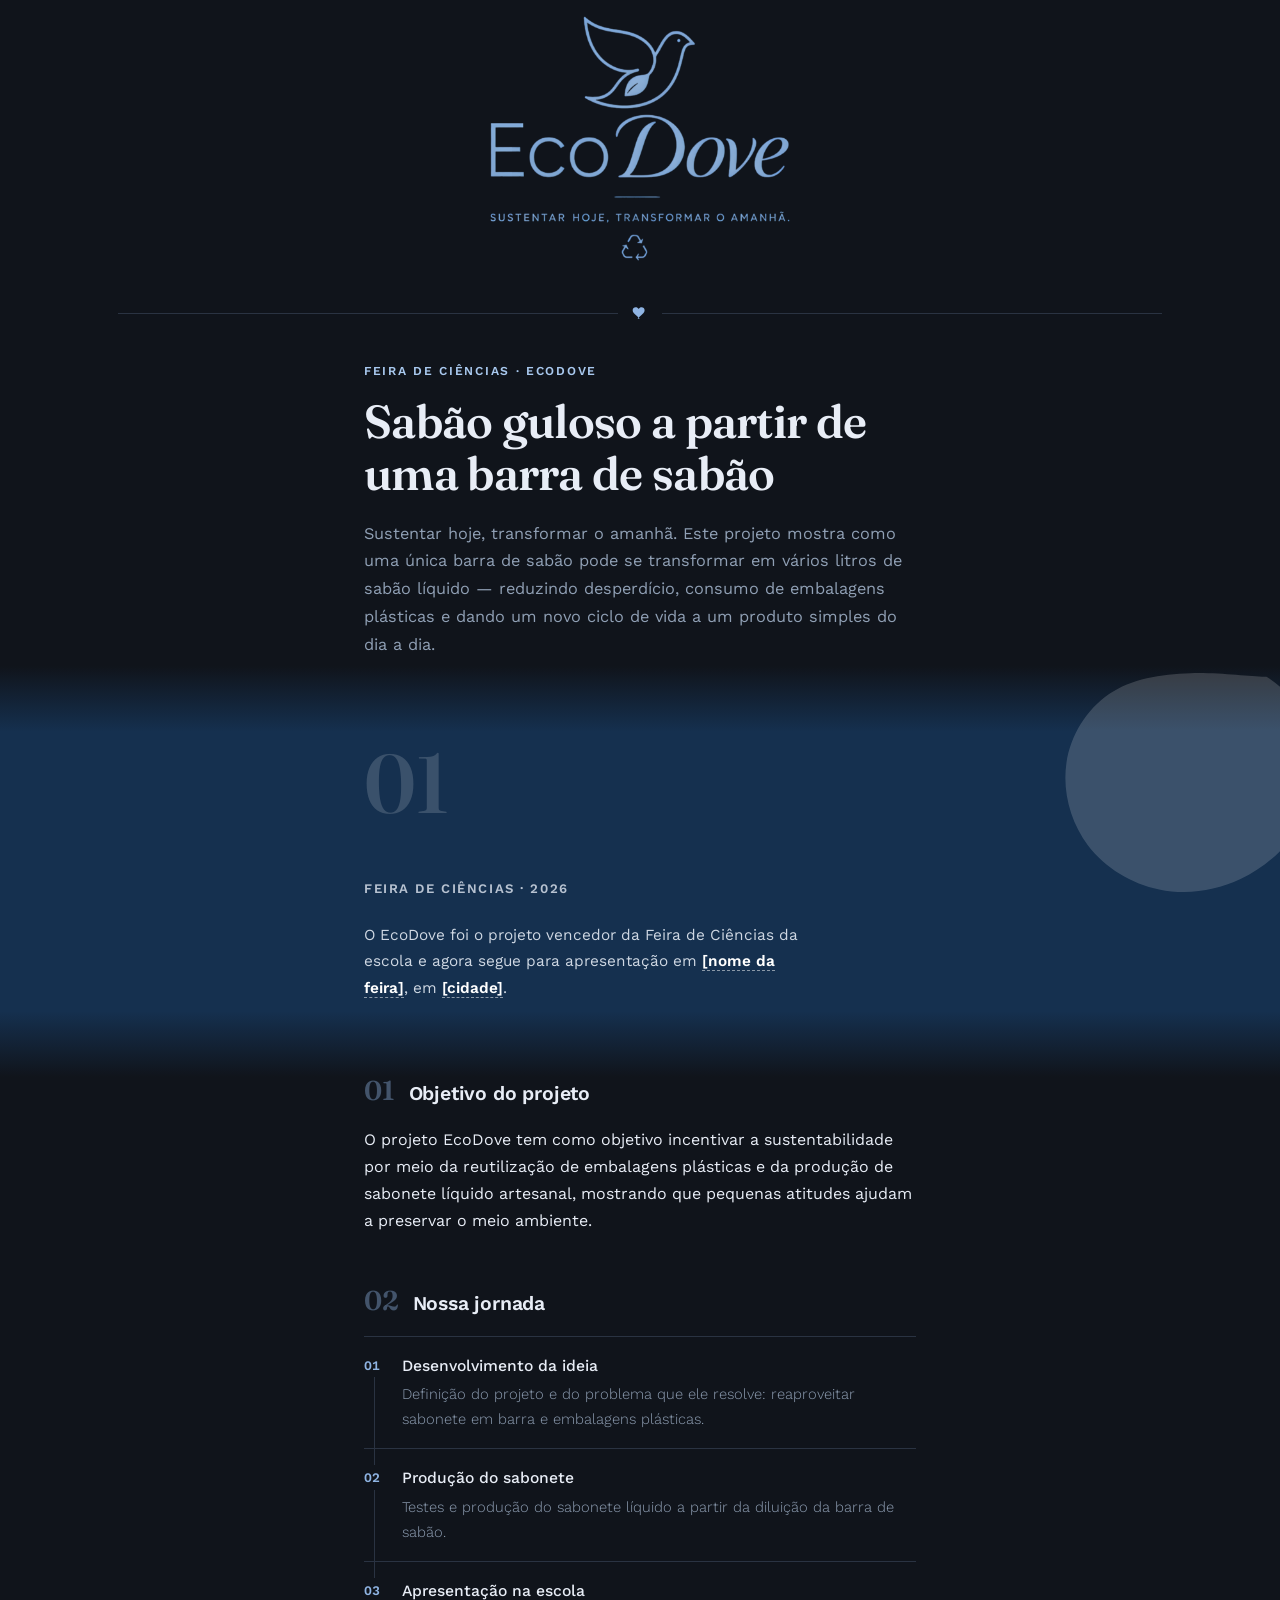
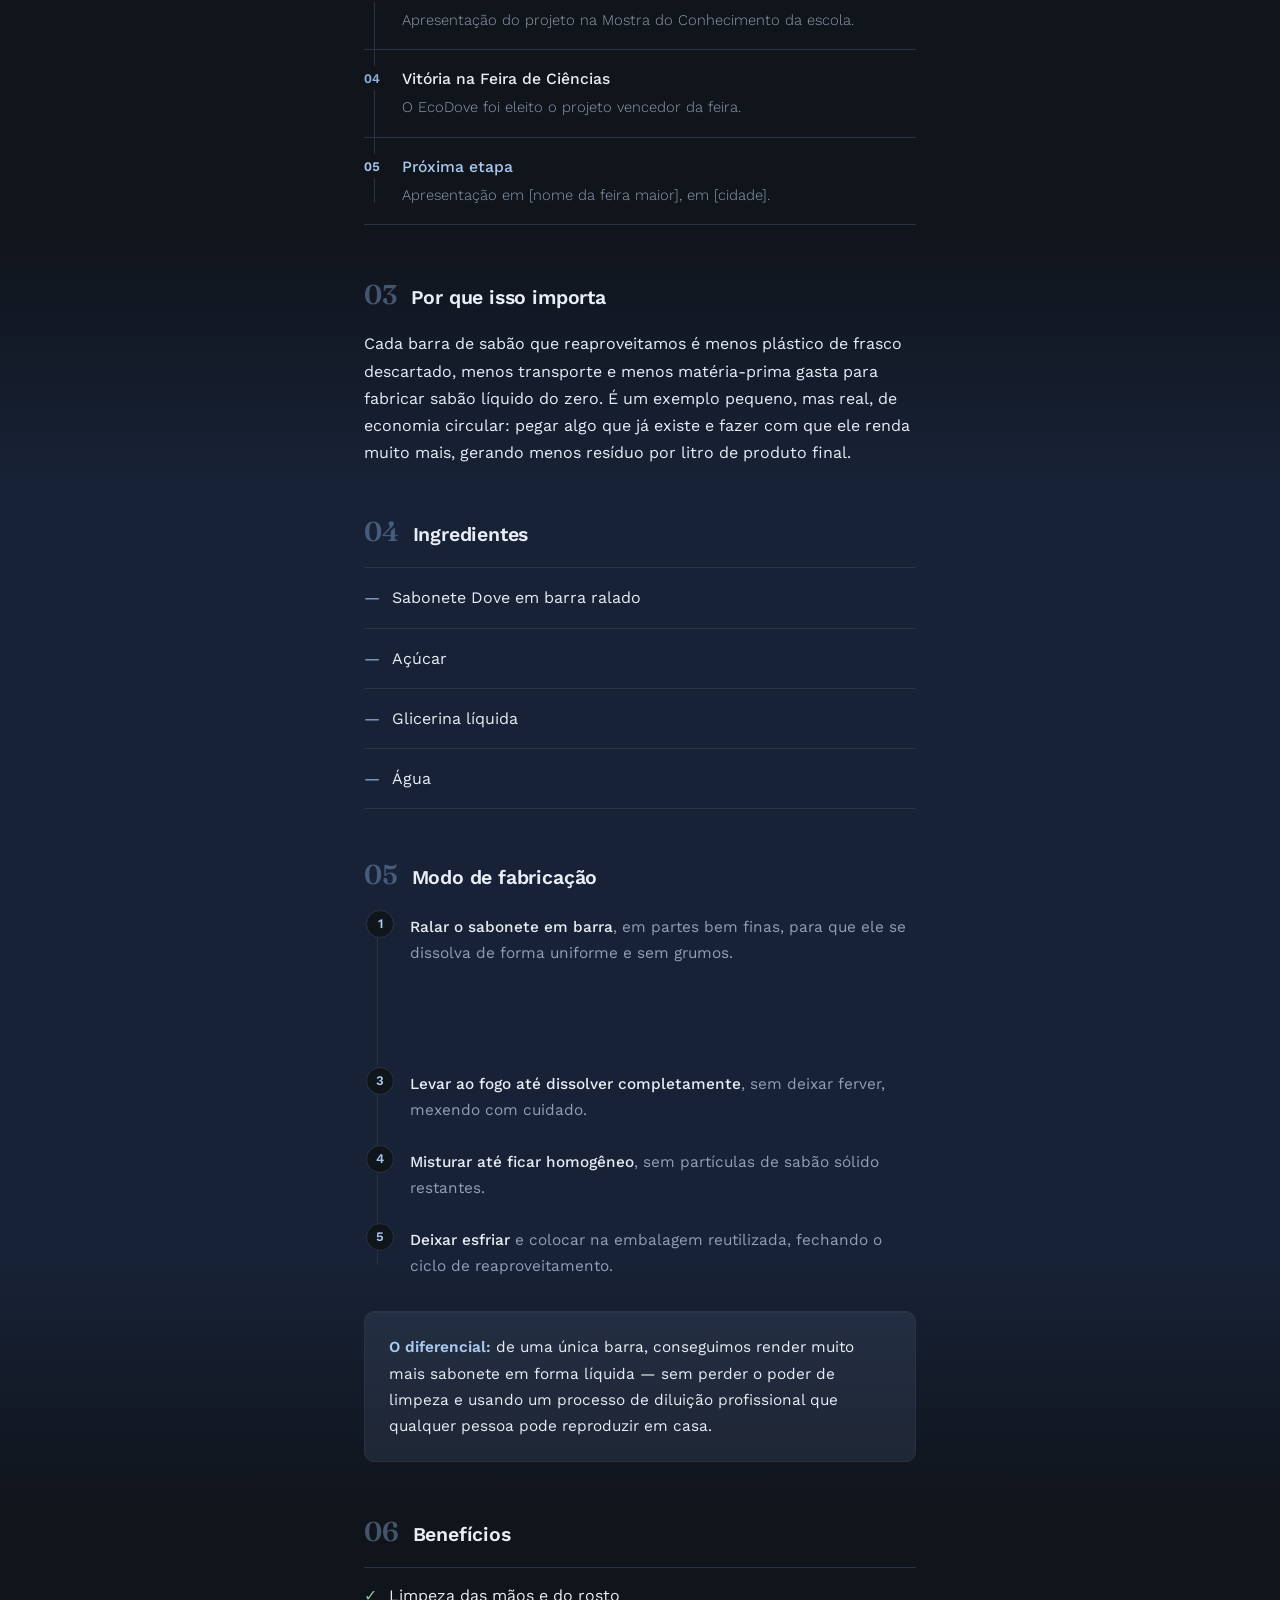
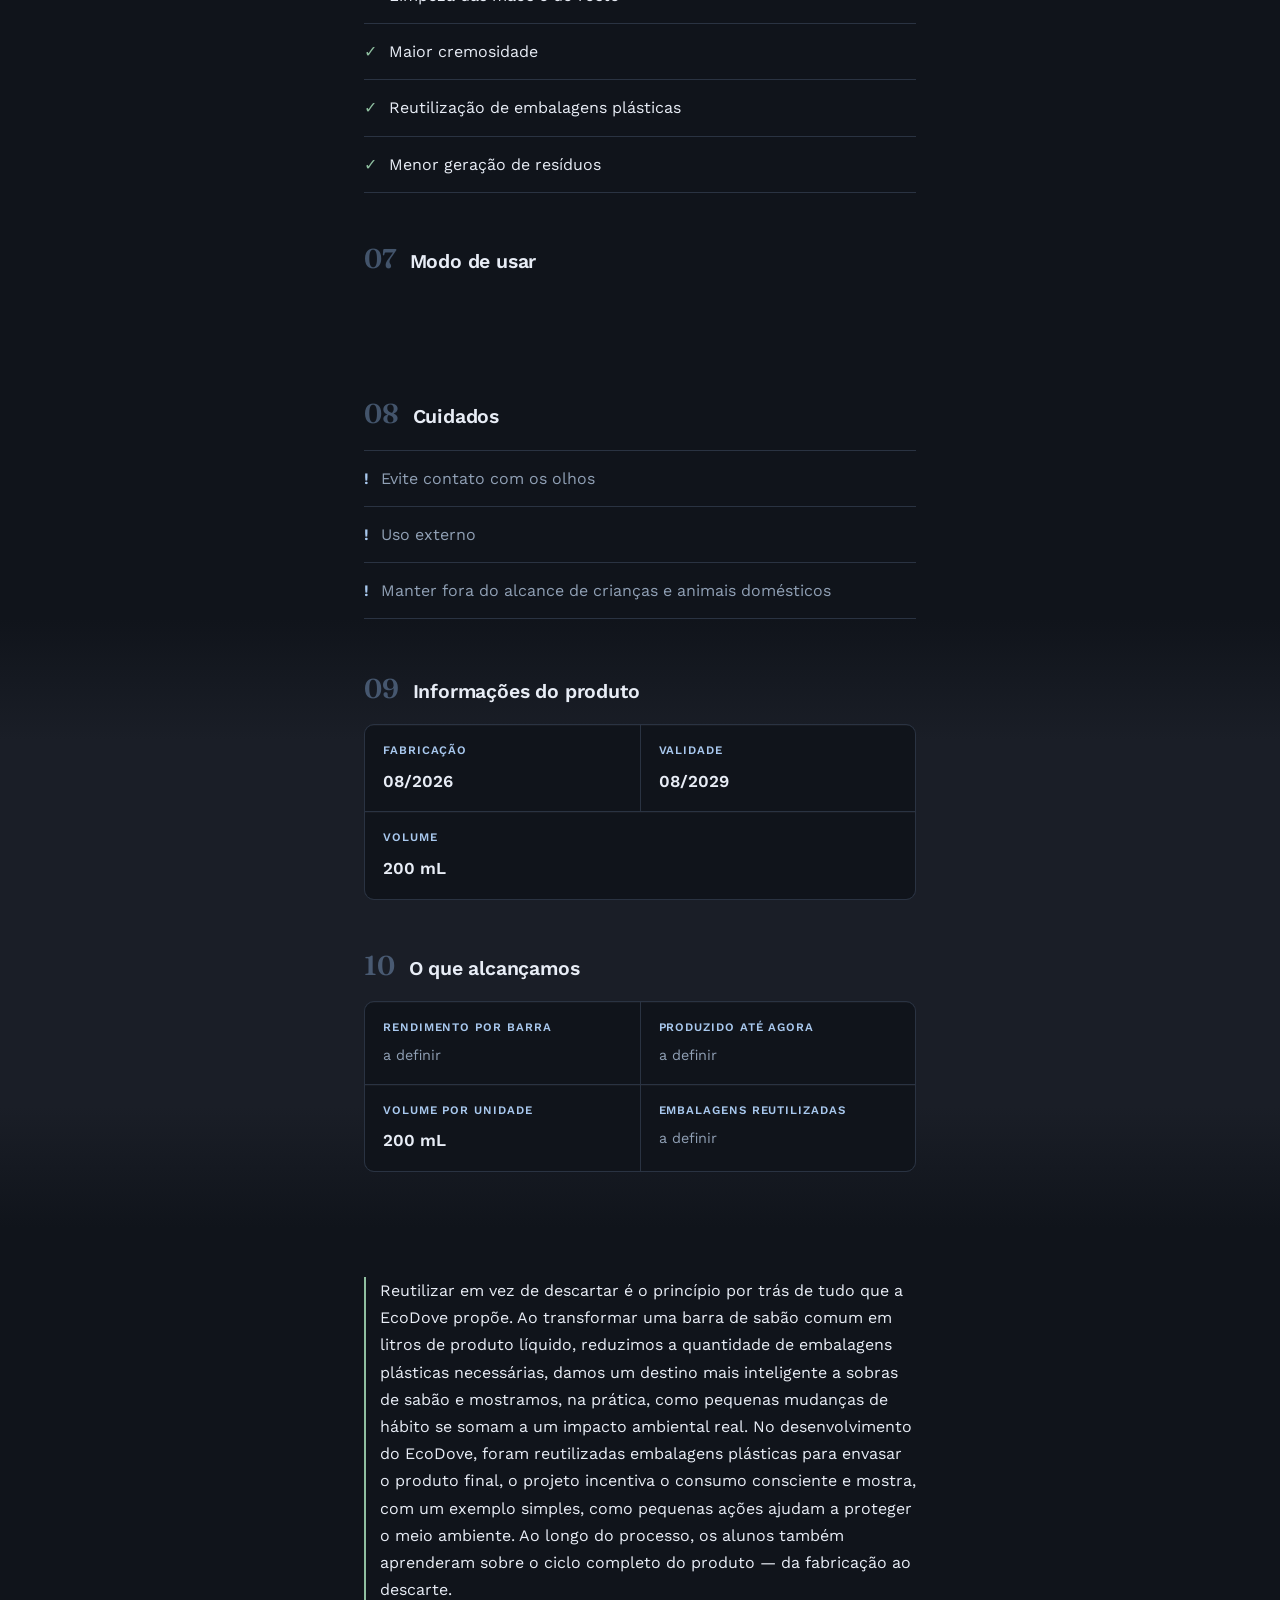
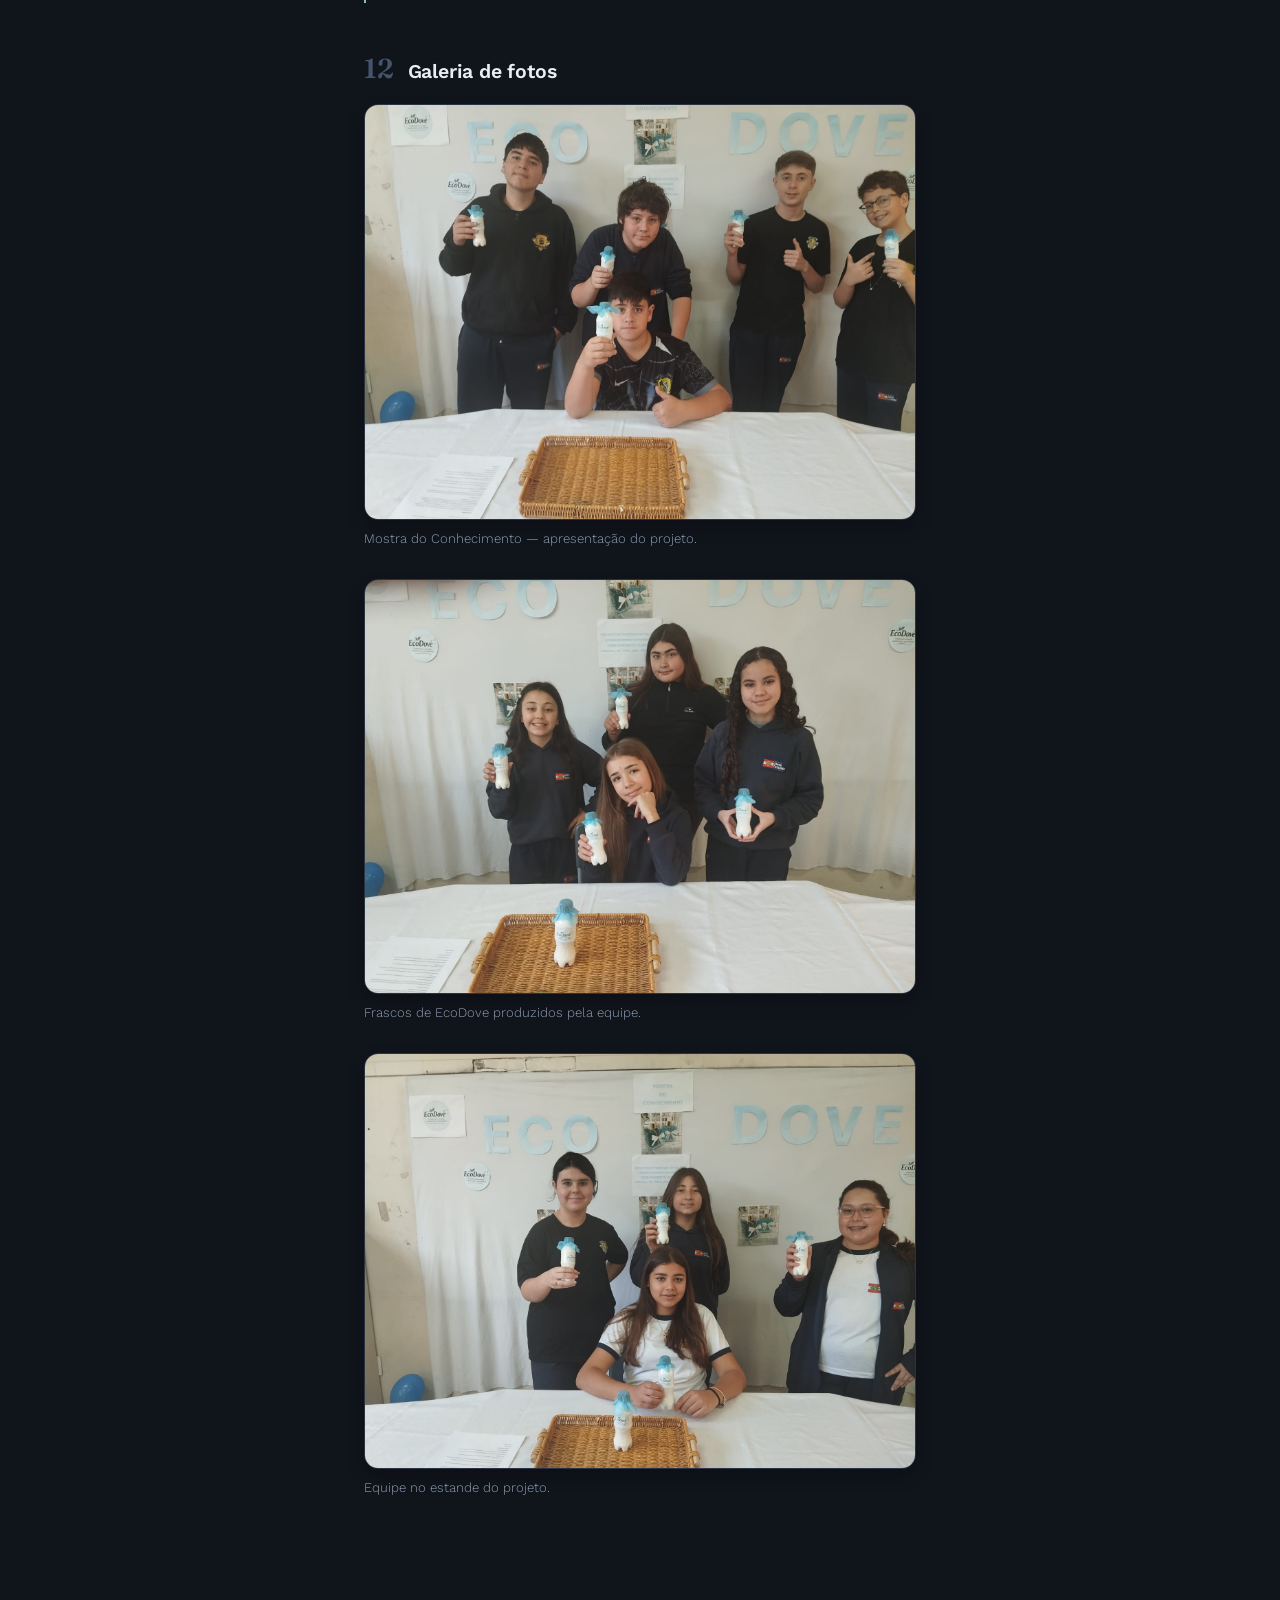
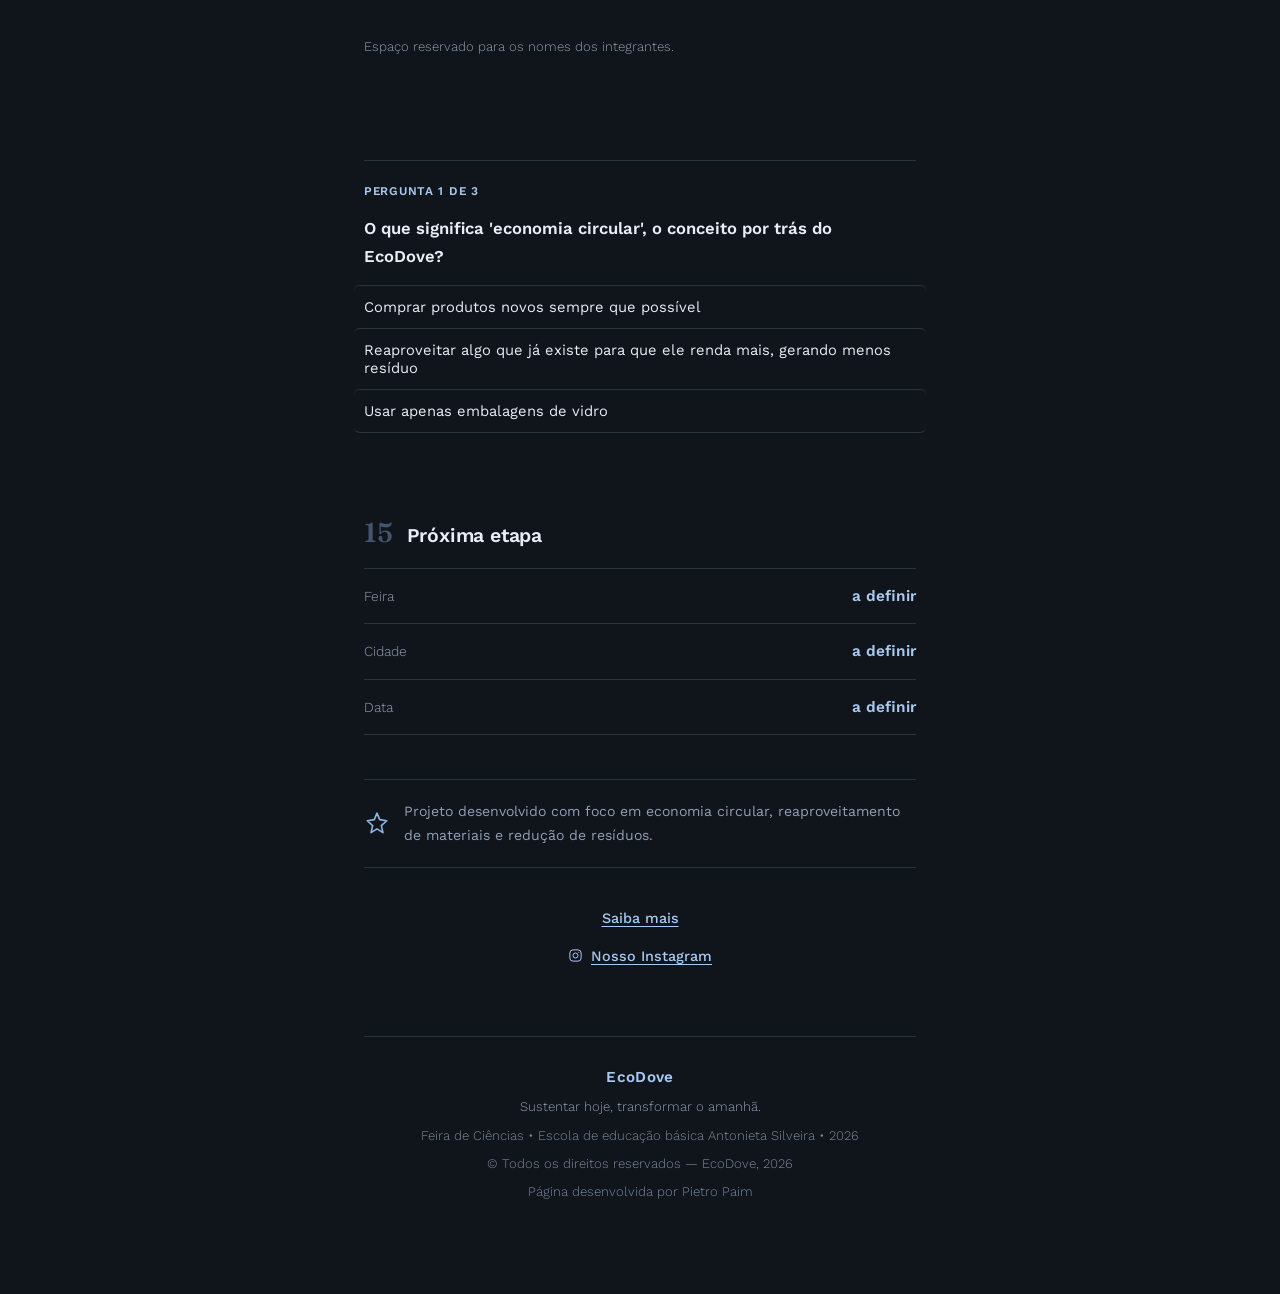
==== commit 065d6718: "guloso" ====
--- a/index.html
+++ b/index.html
@@ -25,7 +25,7 @@
 
 <div class="container">
   <div class="eyebrow">Feira de Ciências · EcoDove</div>
-  <h1>Sabão líquido a partir de uma barra de sabão</h1>
+  <h1>Sabão guloso a partir de uma barra de sabão</h1>
   <p class="intro">Sustentar hoje, transformar o amanhã. Este projeto mostra como uma única barra de sabão pode se transformar em vários litros de sabão líquido — reduzindo desperdício, consumo de embalagens plásticas e dando um novo ciclo de vida a um produto simples do dia a dia.</p>
 </div>
 
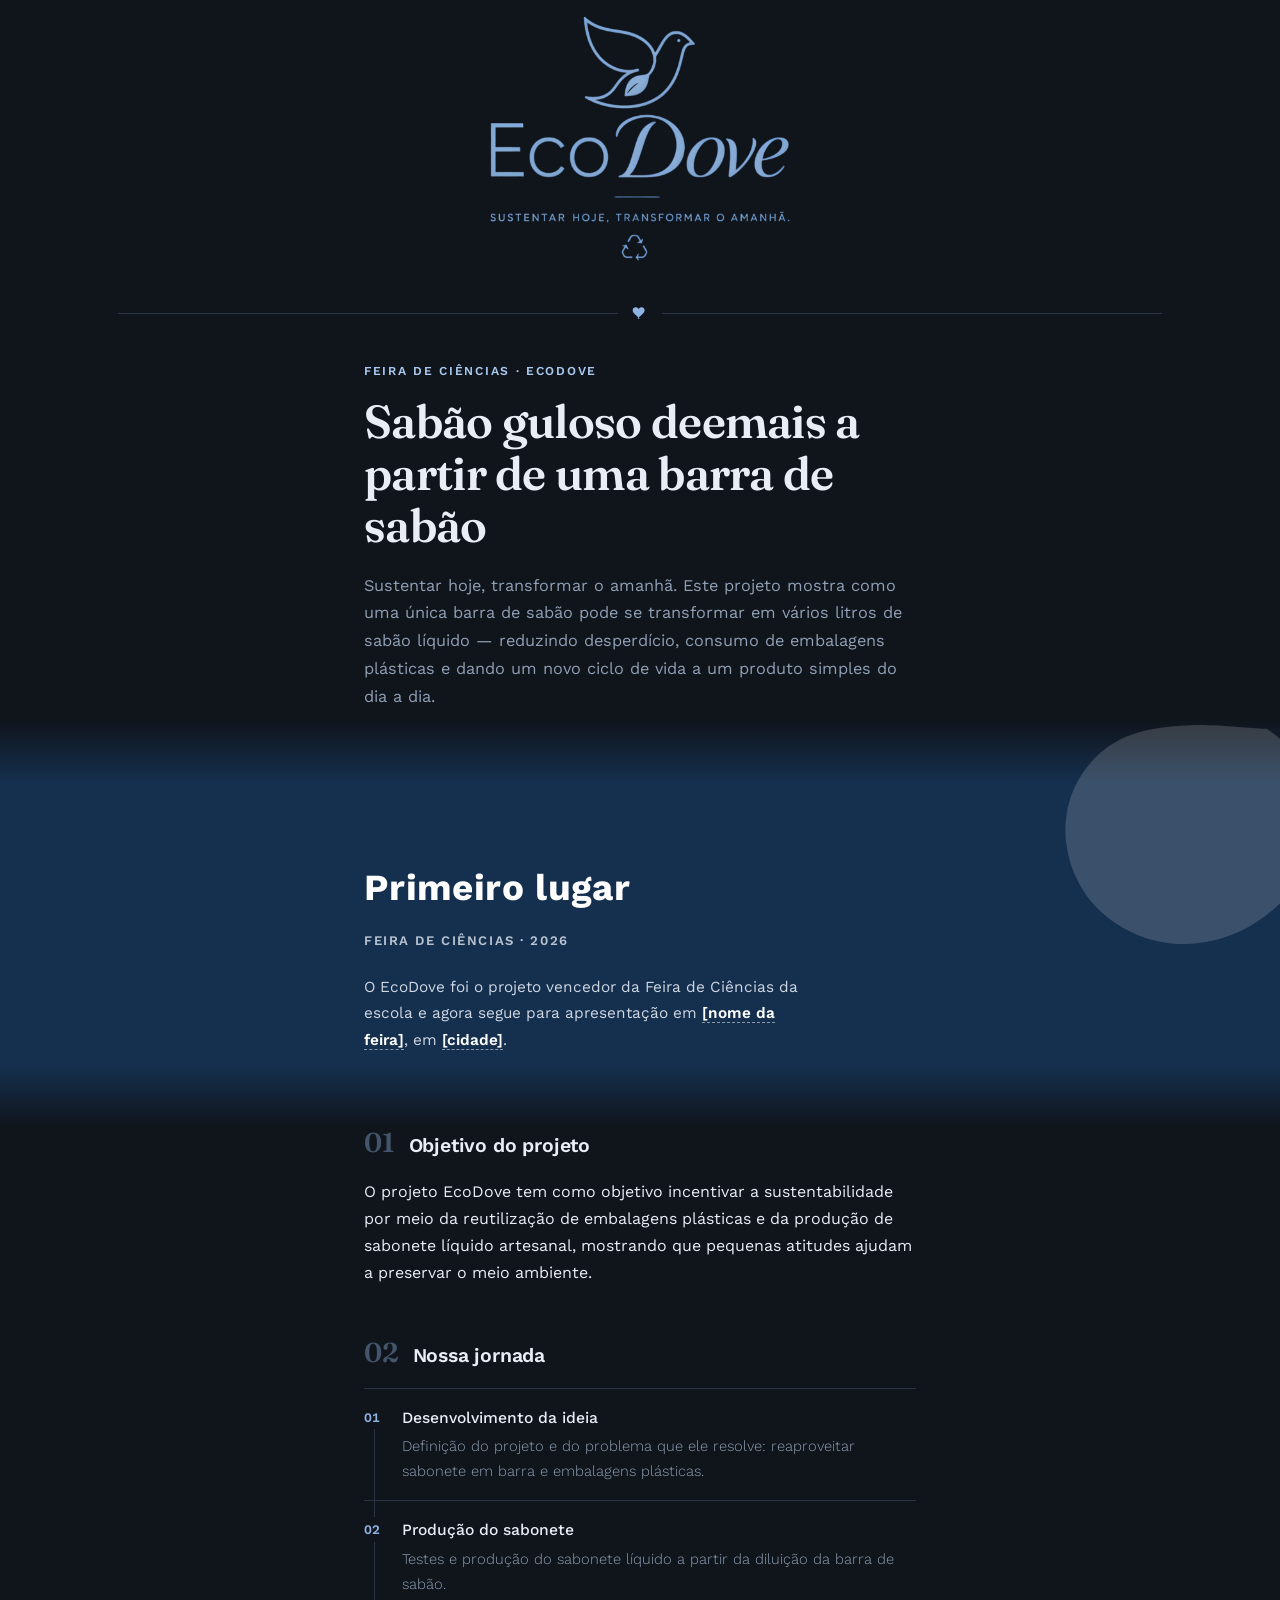
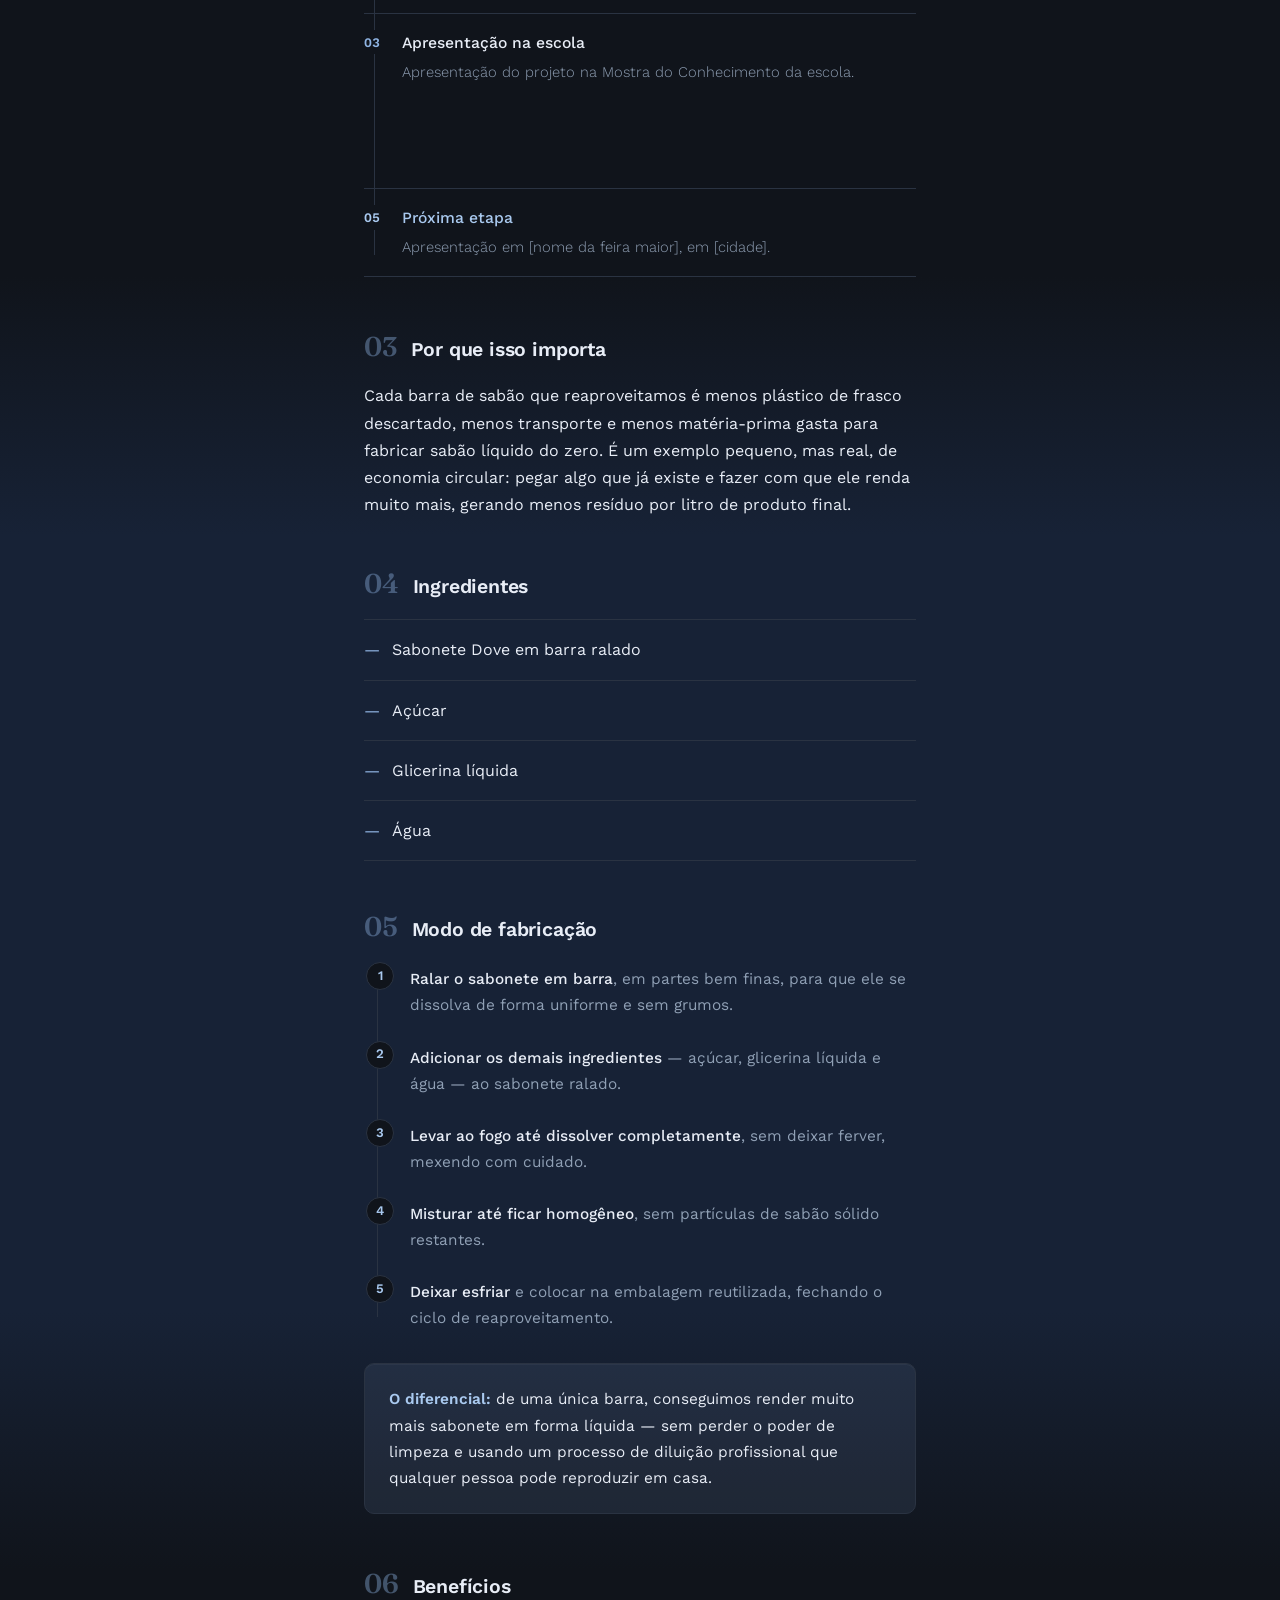
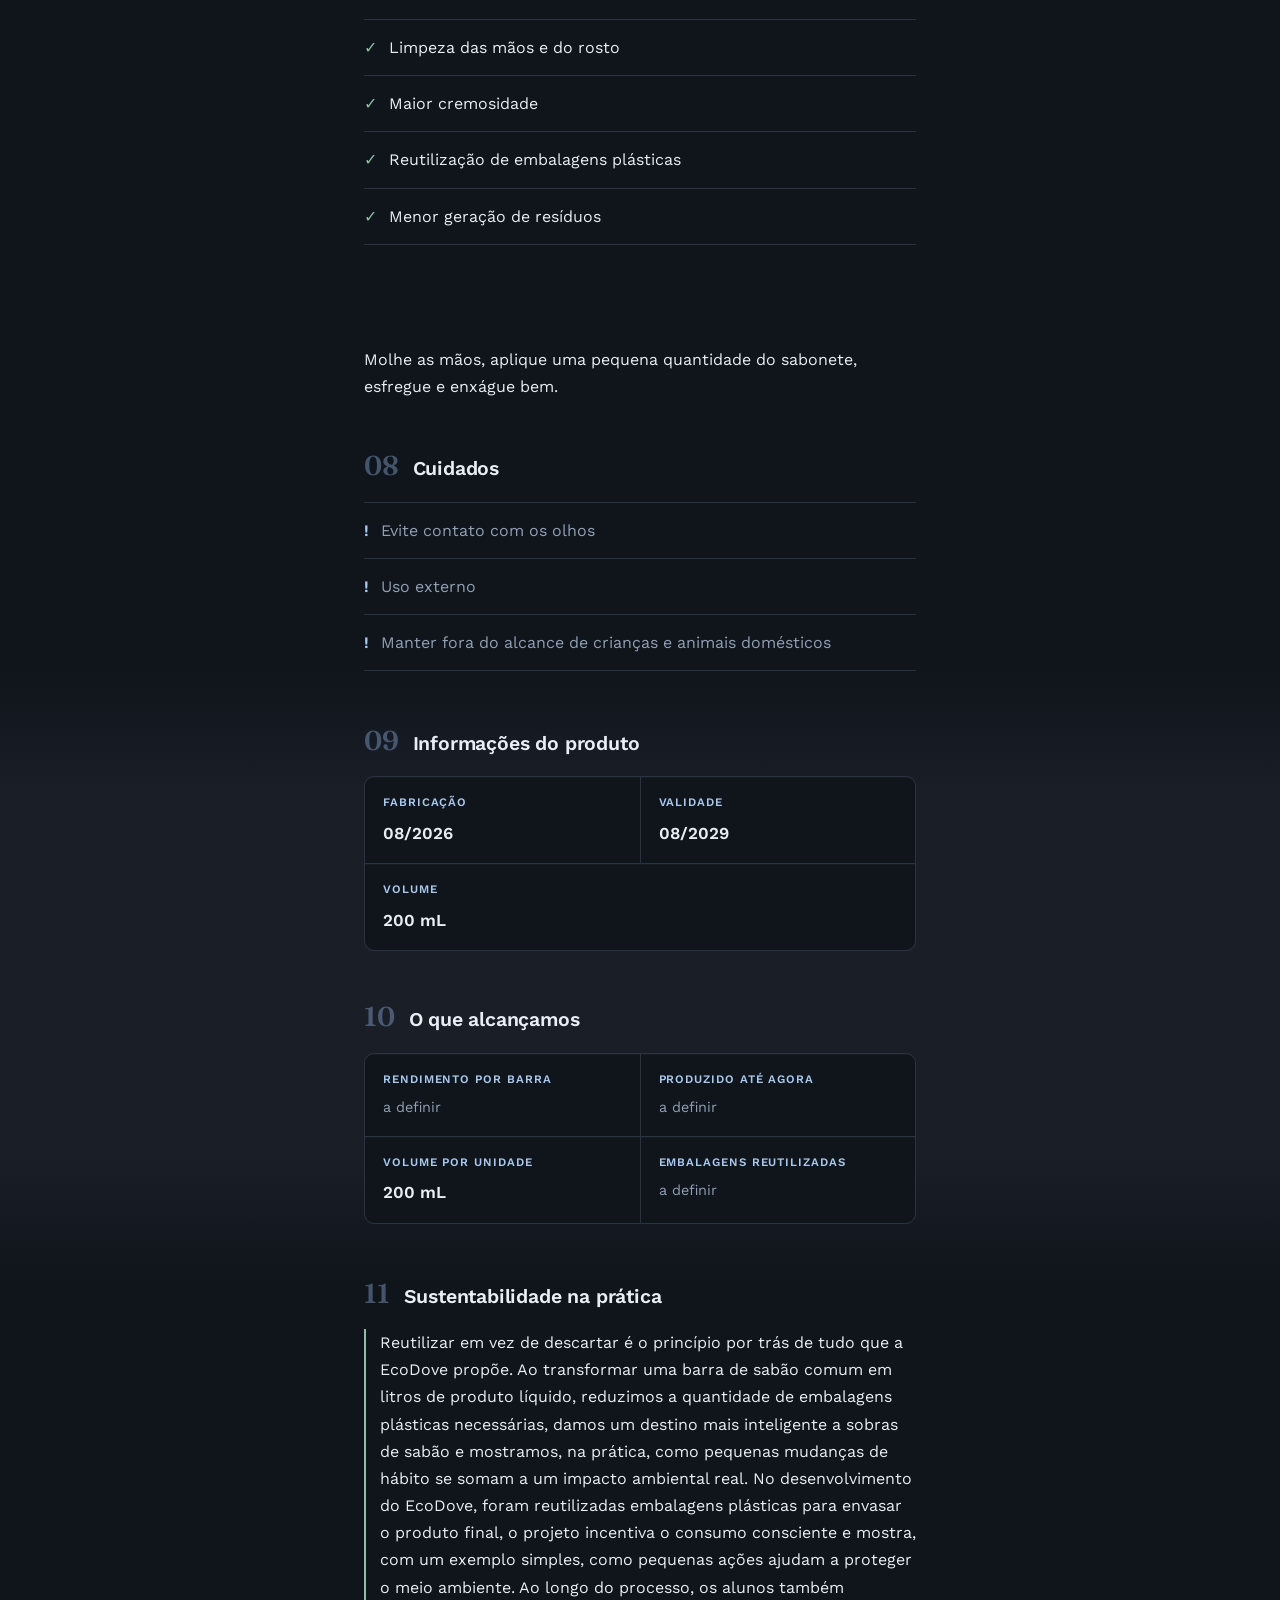
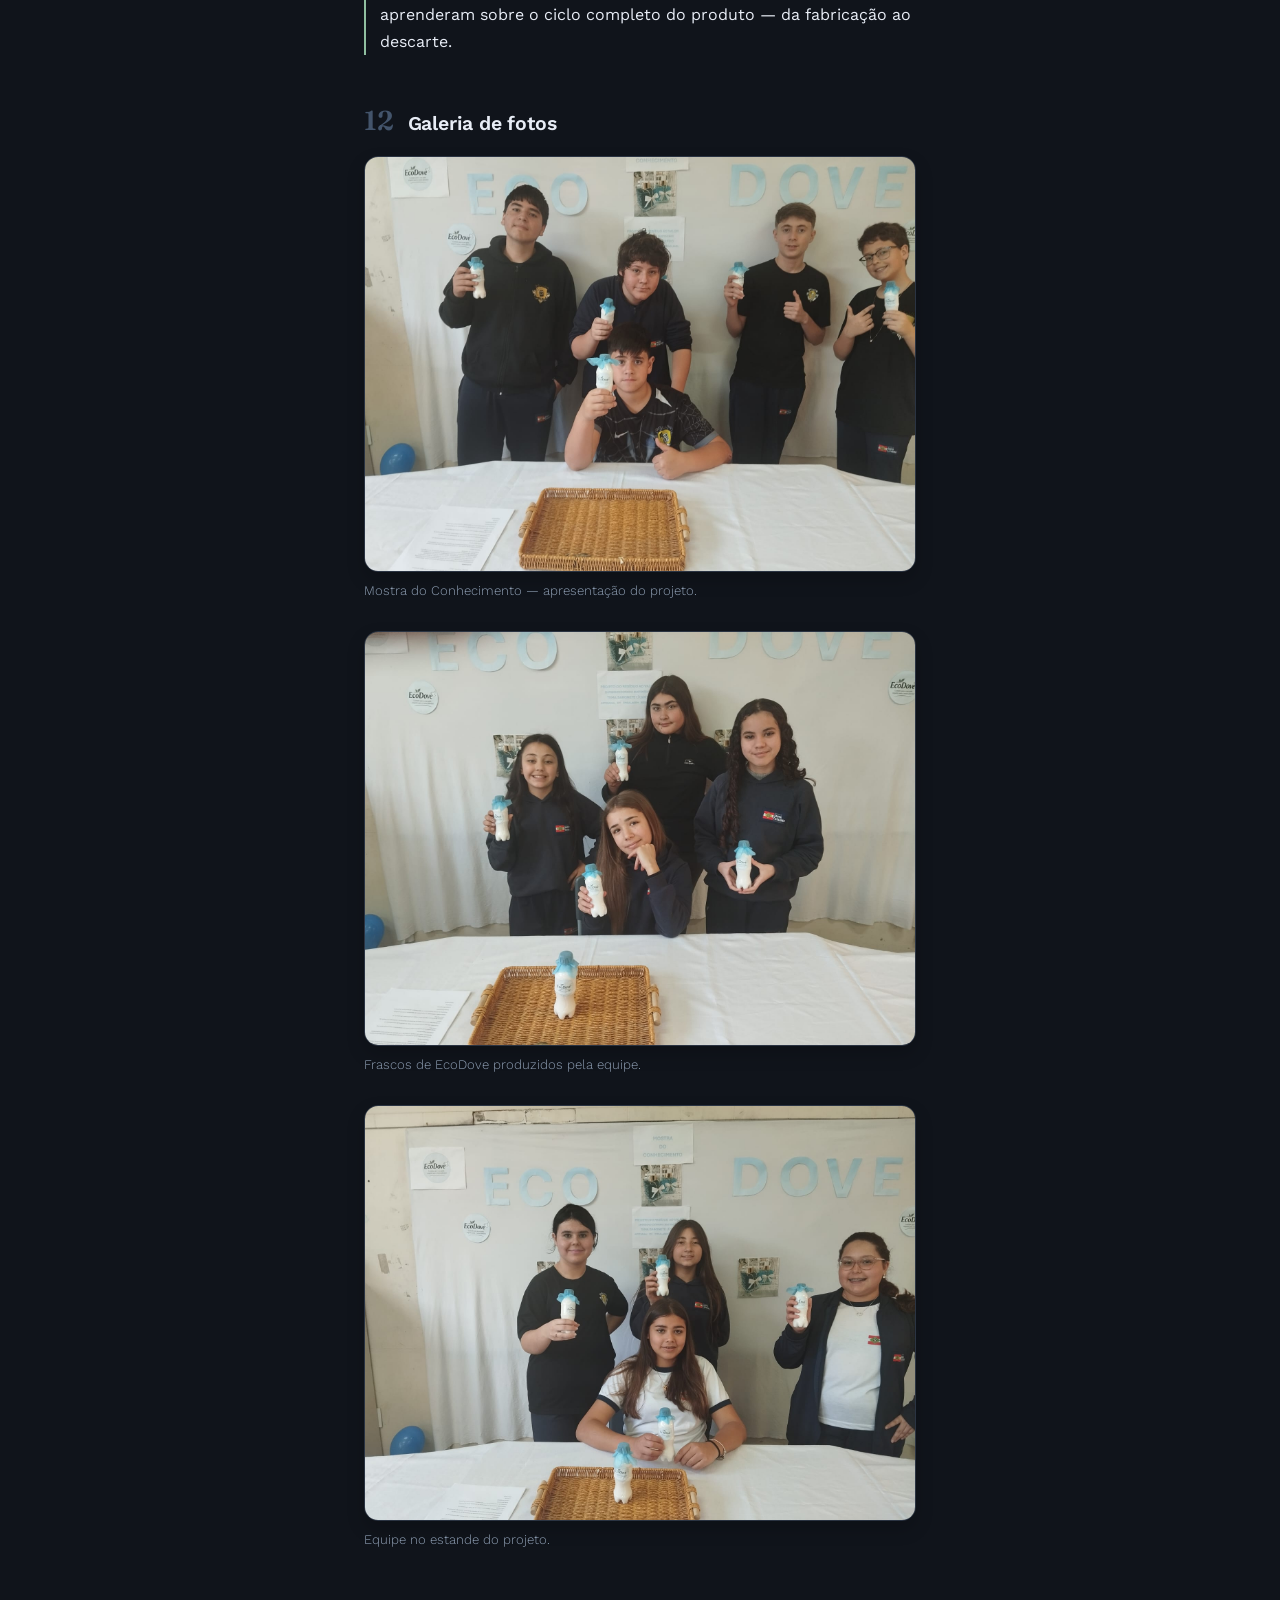
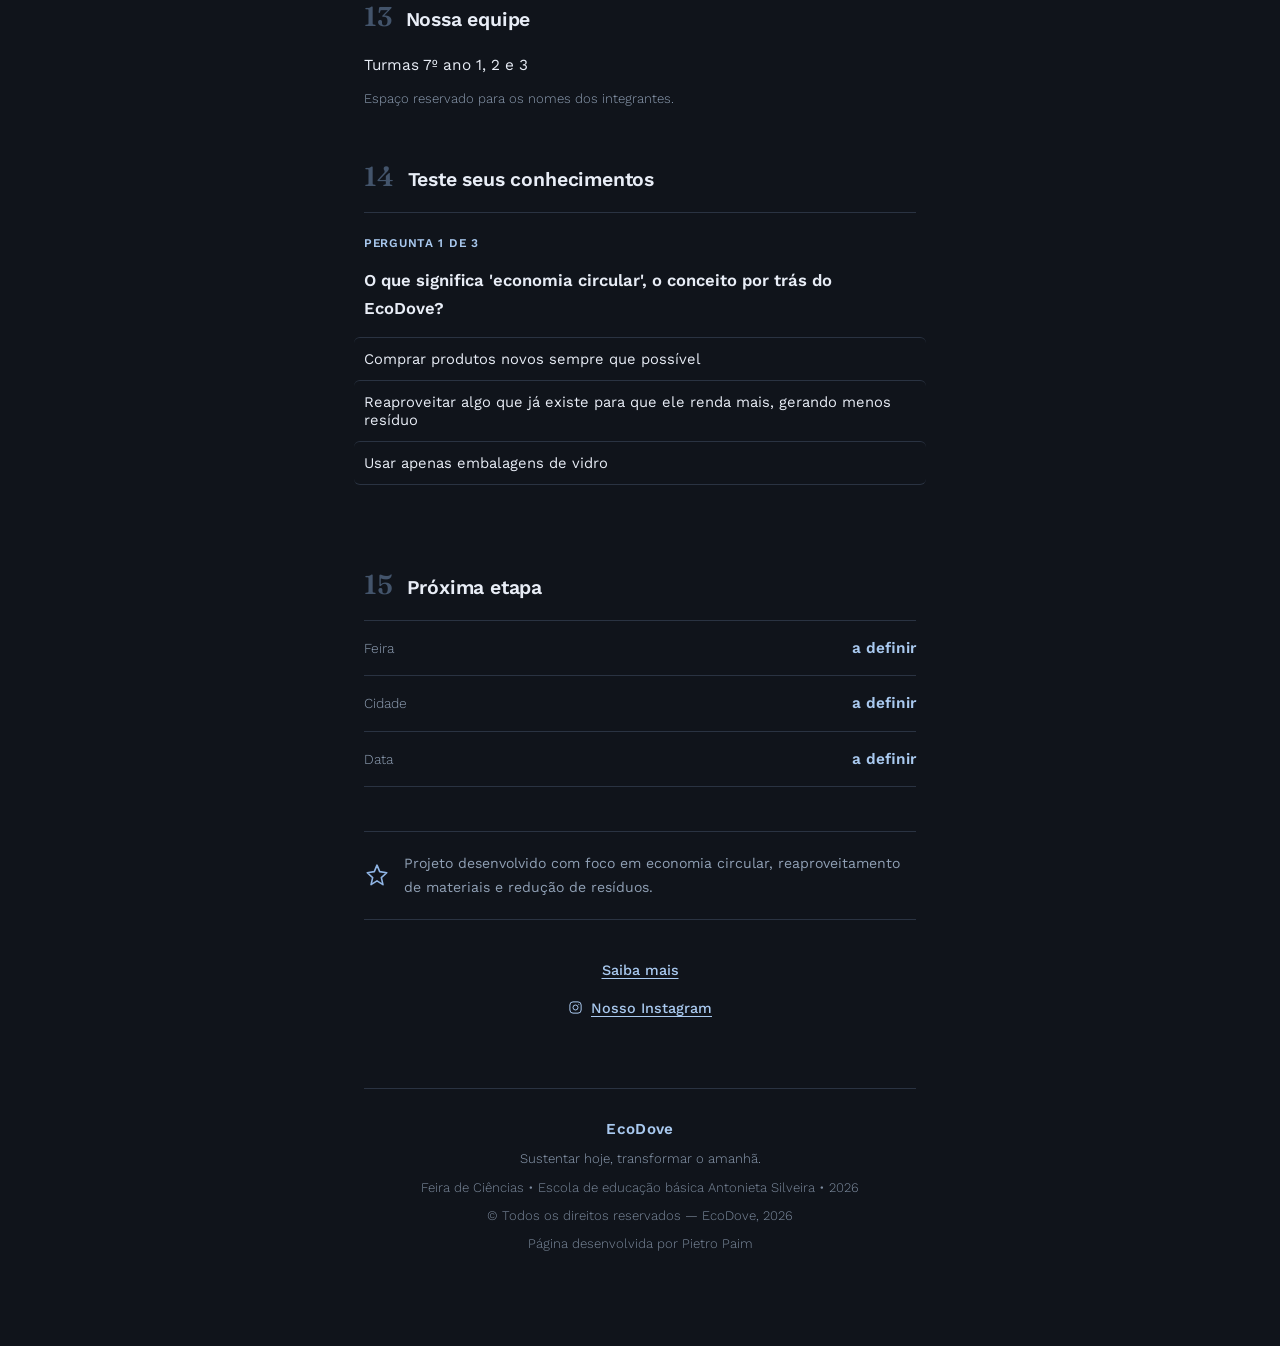
==== commit b0f79225: "gulosodemais" ====
--- a/index.html
+++ b/index.html
@@ -25,7 +25,7 @@
 
 <div class="container">
   <div class="eyebrow">Feira de Ciências · EcoDove</div>
-  <h1>Sabão guloso a partir de uma barra de sabão</h1>
+  <h1>Sabão guloso deemais a partir de uma barra de sabão</h1>
   <p class="intro">Sustentar hoje, transformar o amanhã. Este projeto mostra como uma única barra de sabão pode se transformar em vários litros de sabão líquido — reduzindo desperdício, consumo de embalagens plásticas e dando um novo ciclo de vida a um produto simples do dia a dia.</p>
 </div>
 
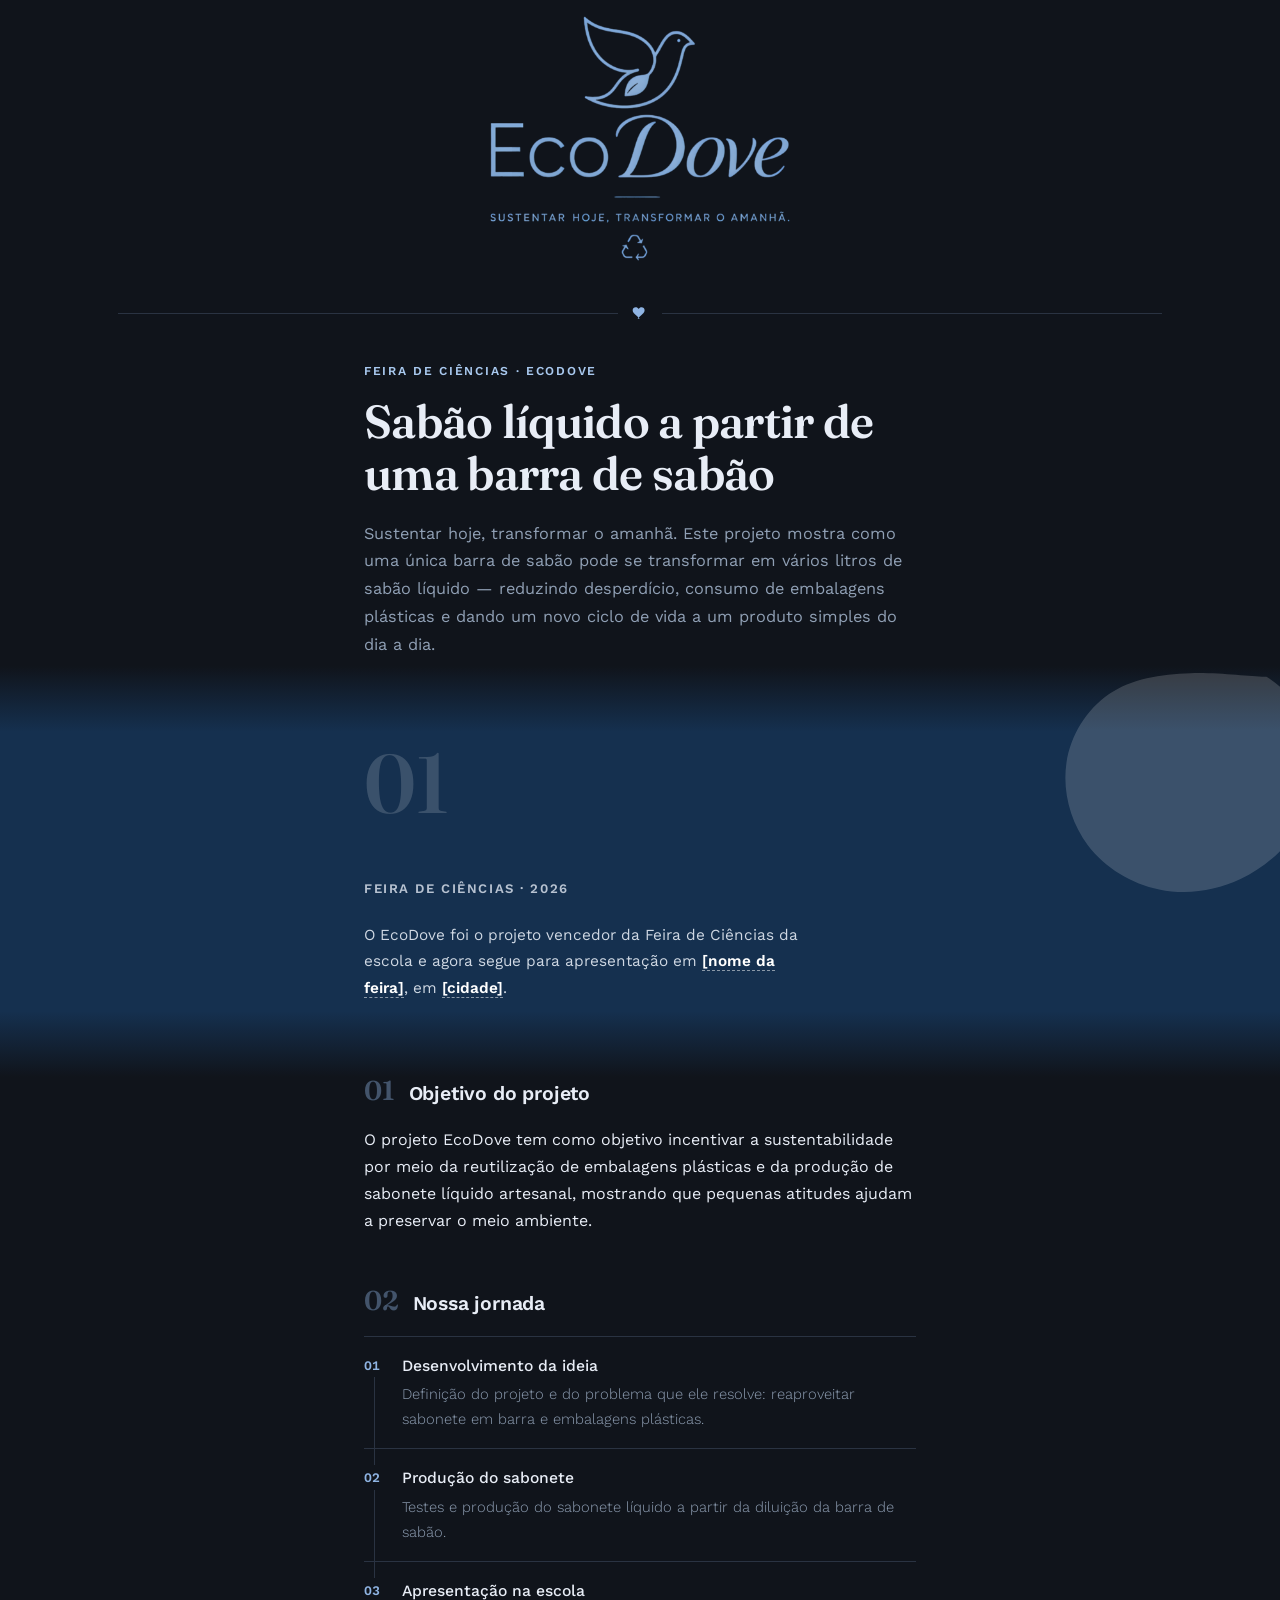
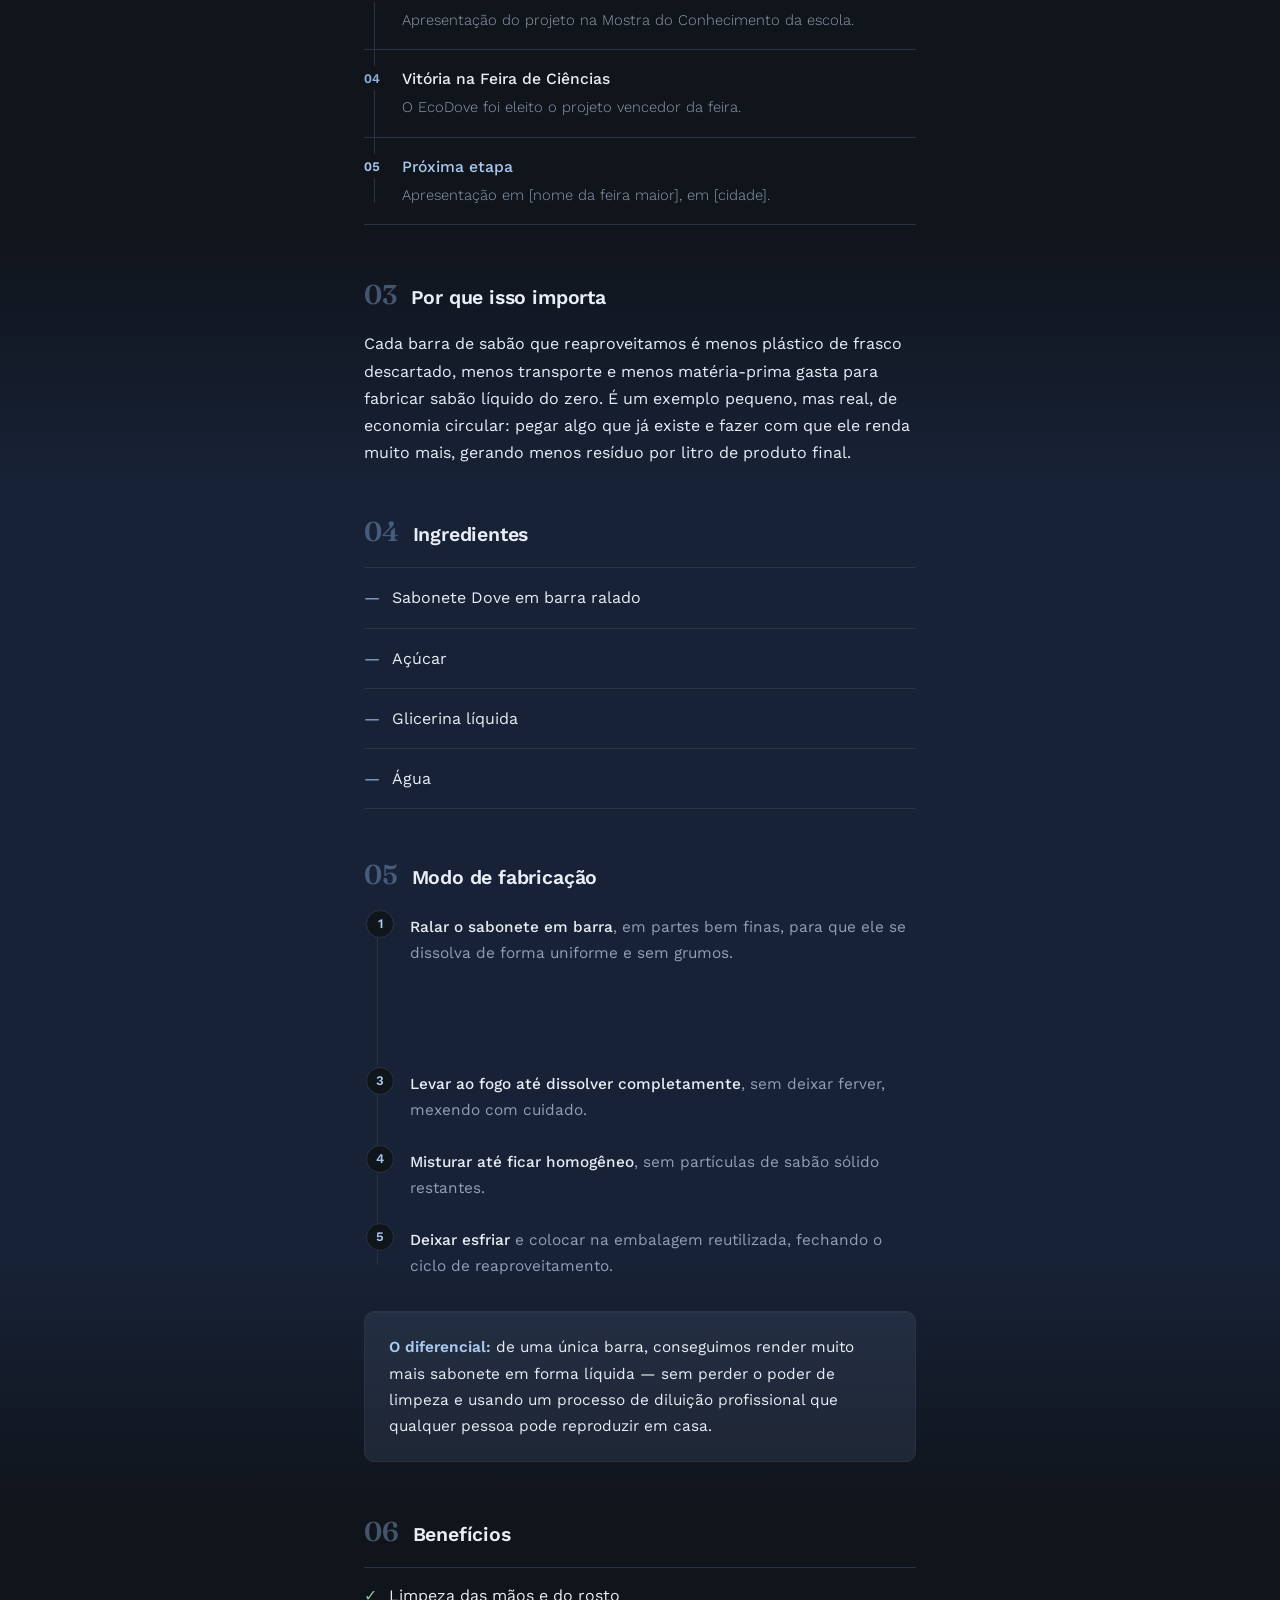
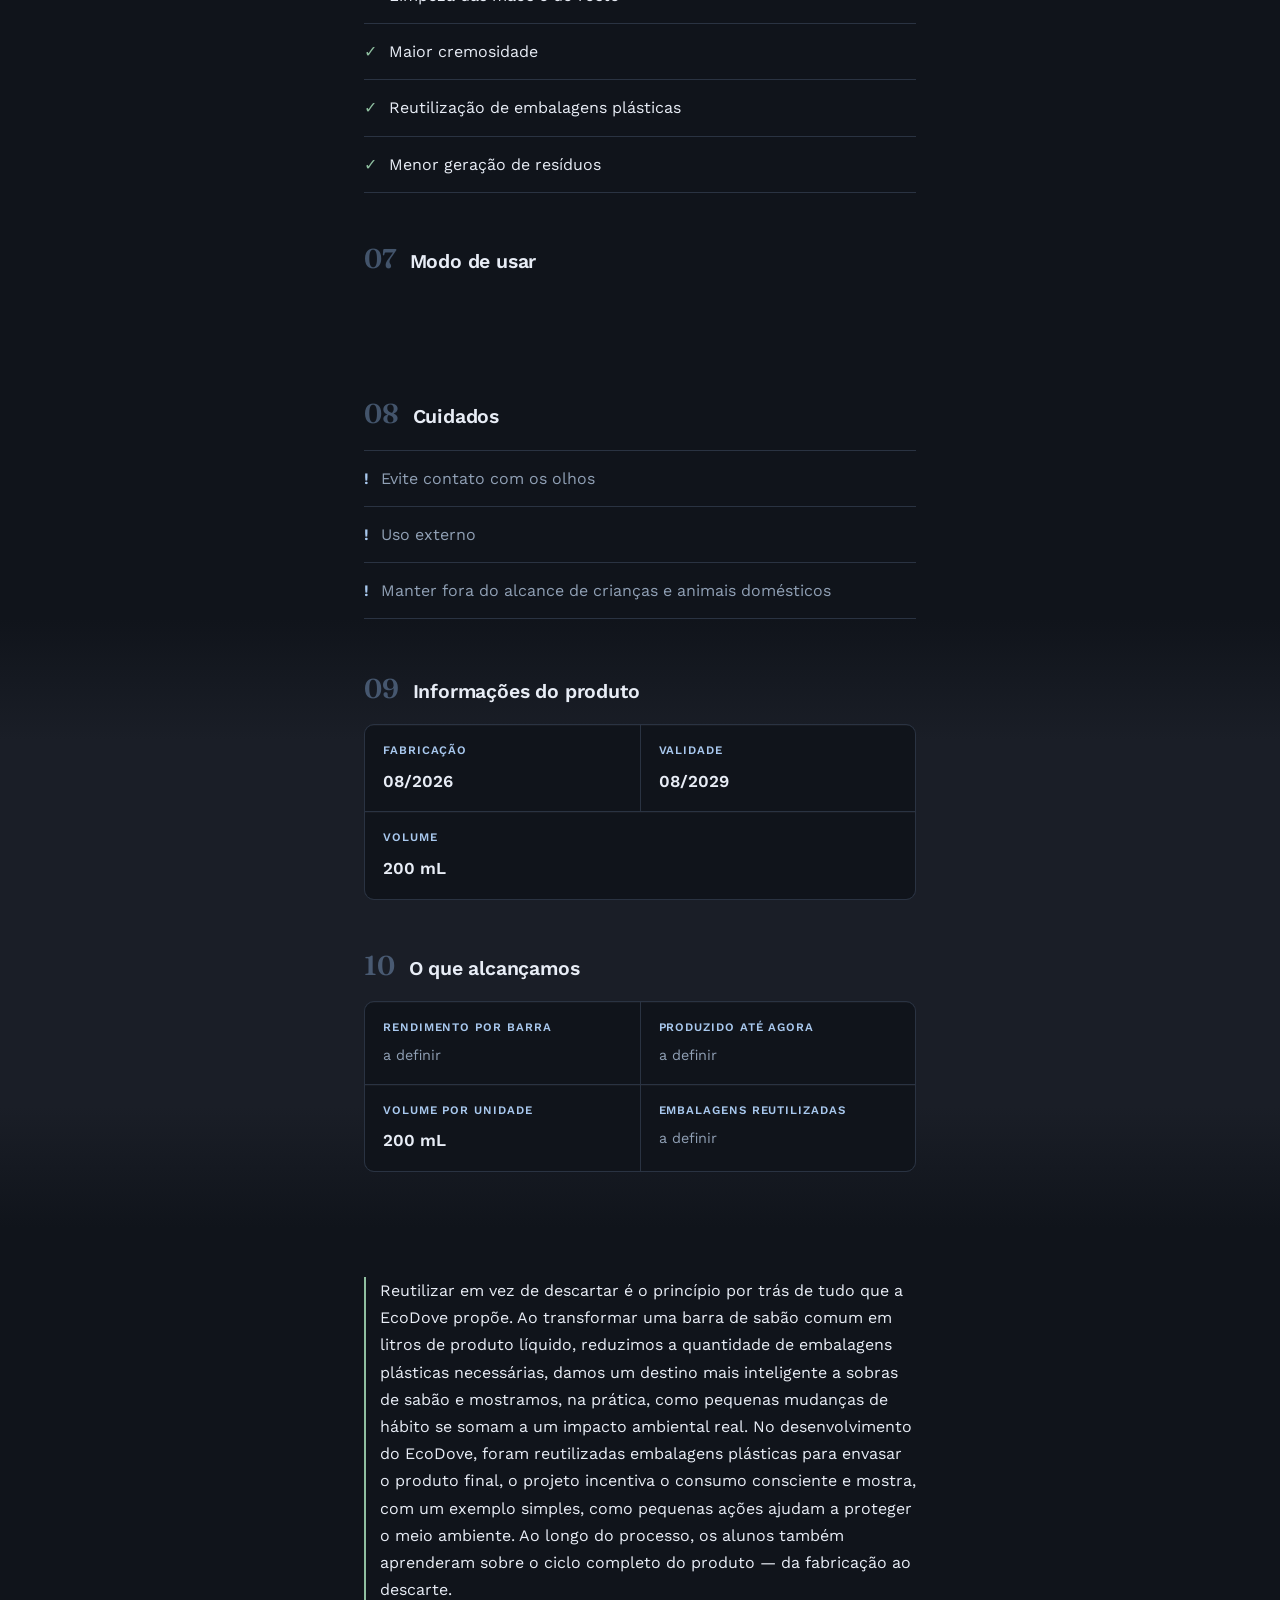
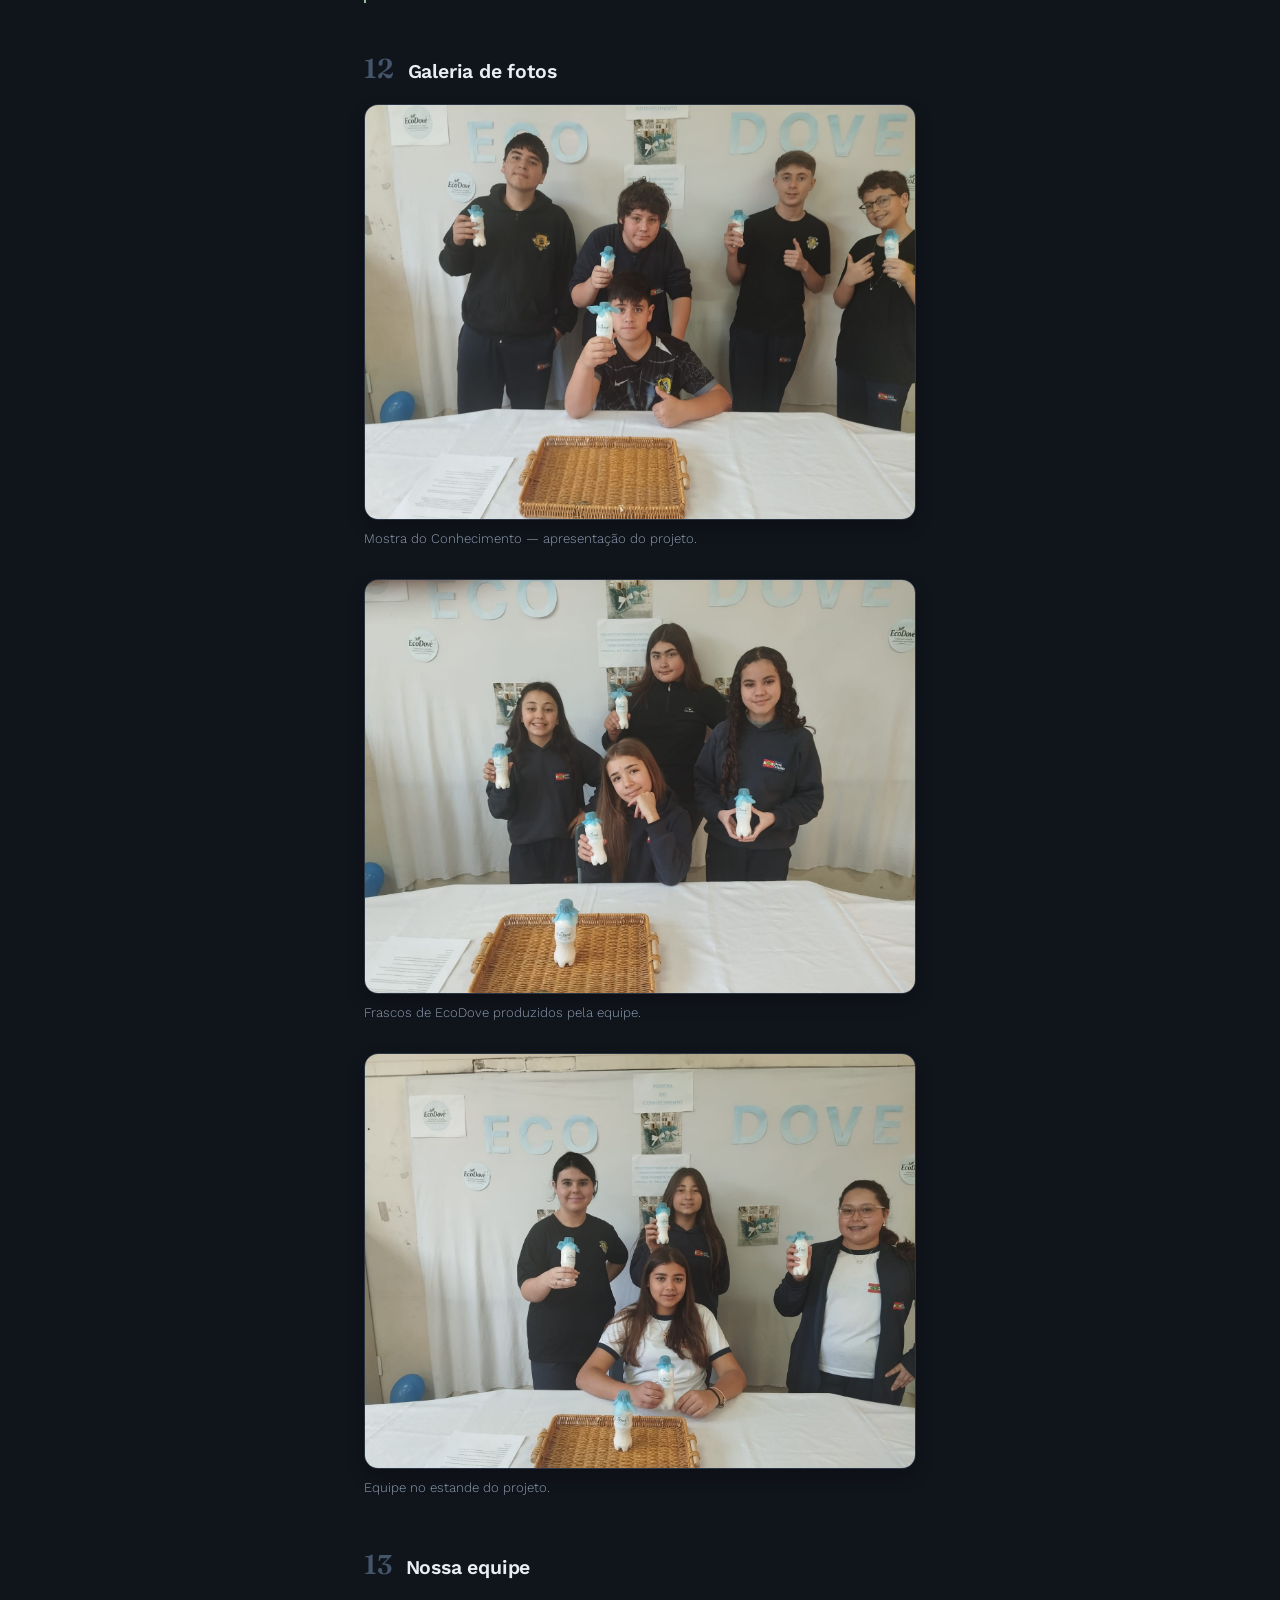
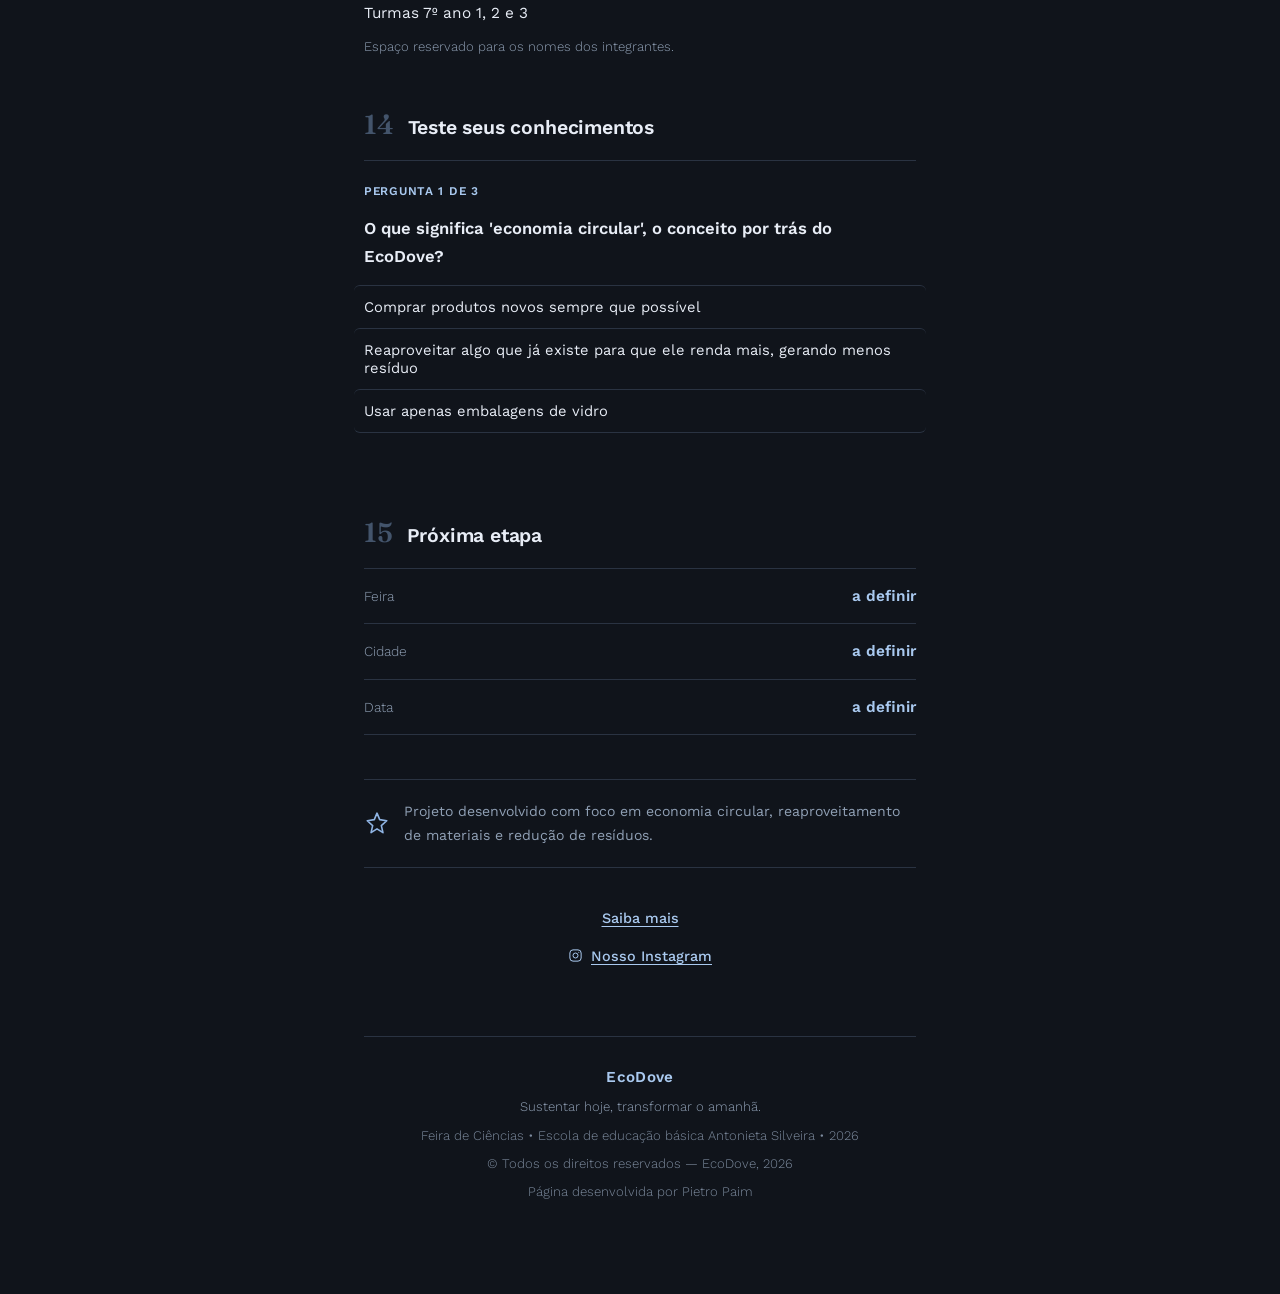
==== commit 6afbf1d2: "liquido" ====
--- a/index.html
+++ b/index.html
@@ -25,7 +25,7 @@
 
 <div class="container">
   <div class="eyebrow">Feira de Ciências · EcoDove</div>
-  <h1>Sabão guloso deemais a partir de uma barra de sabão</h1>
+  <h1>Sabão líquido a partir de uma barra de sabão</h1>
   <p class="intro">Sustentar hoje, transformar o amanhã. Este projeto mostra como uma única barra de sabão pode se transformar em vários litros de sabão líquido — reduzindo desperdício, consumo de embalagens plásticas e dando um novo ciclo de vida a um produto simples do dia a dia.</p>
 </div>
 
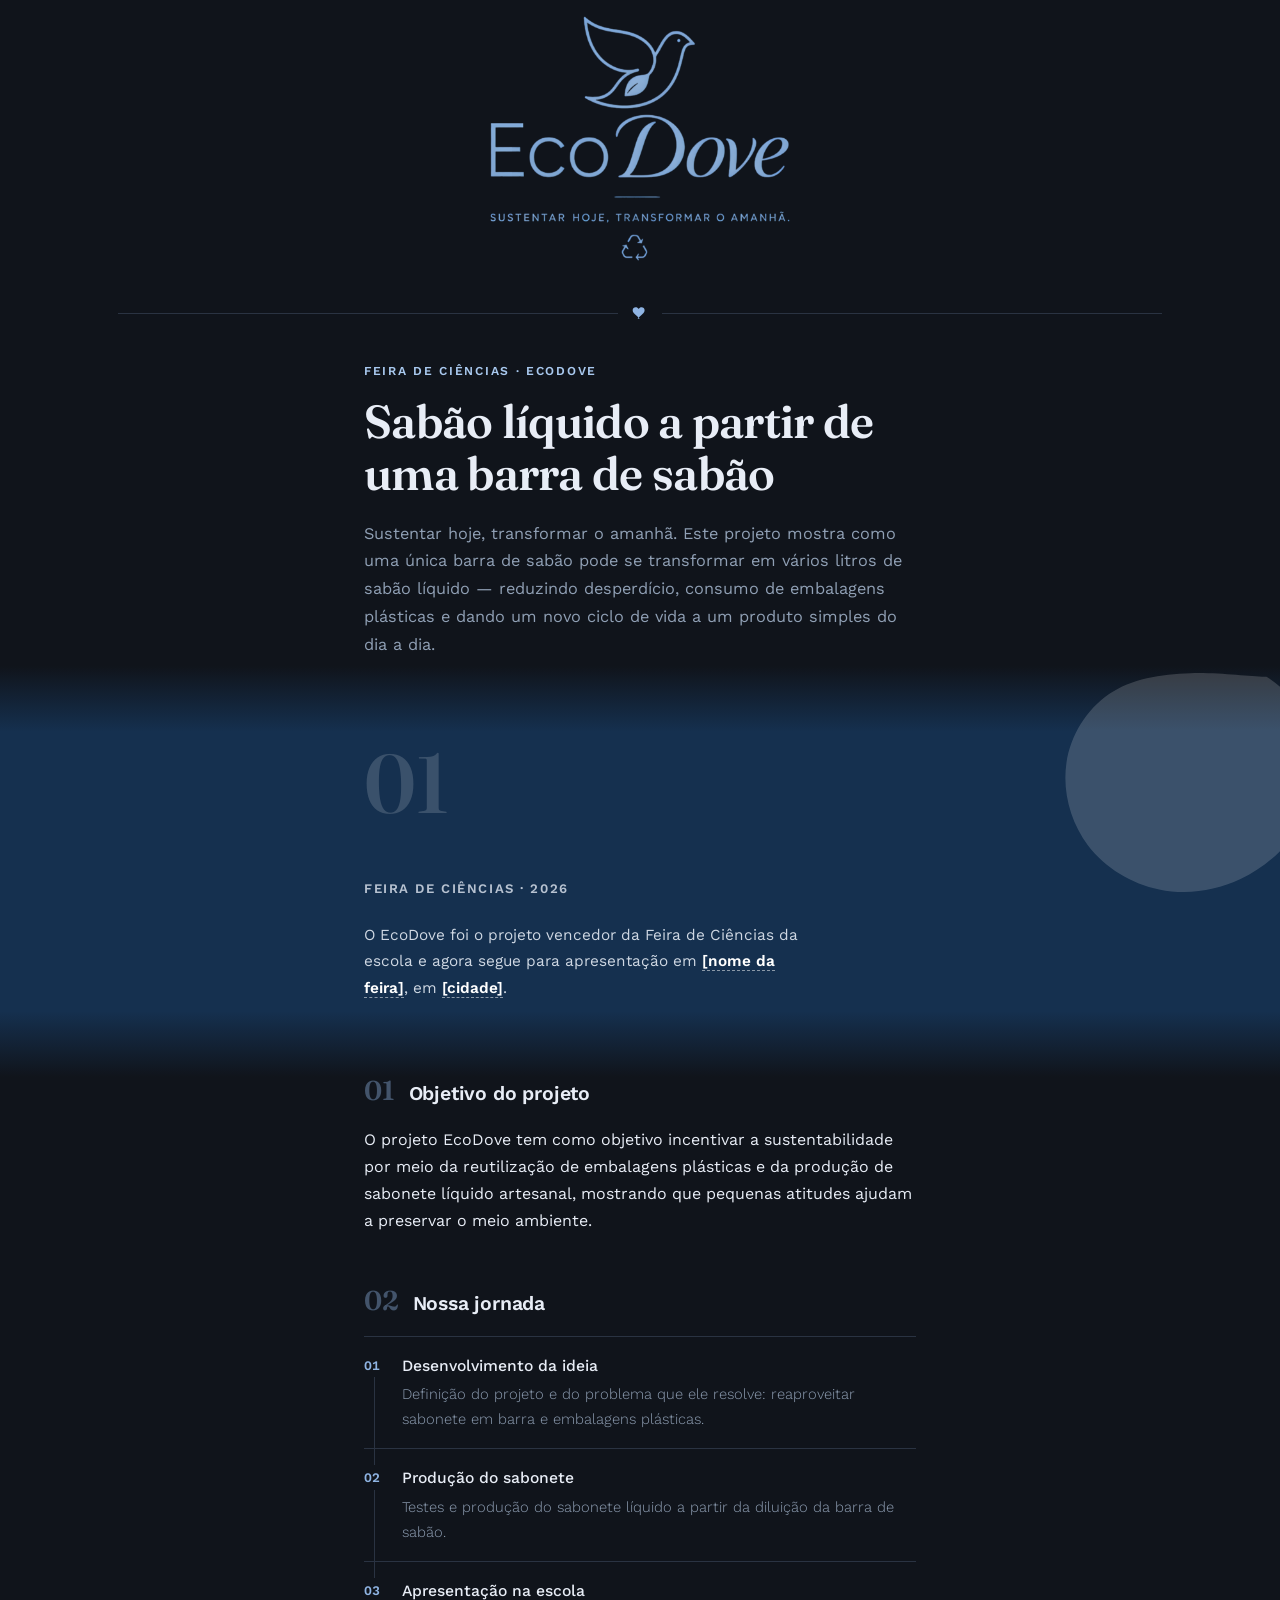
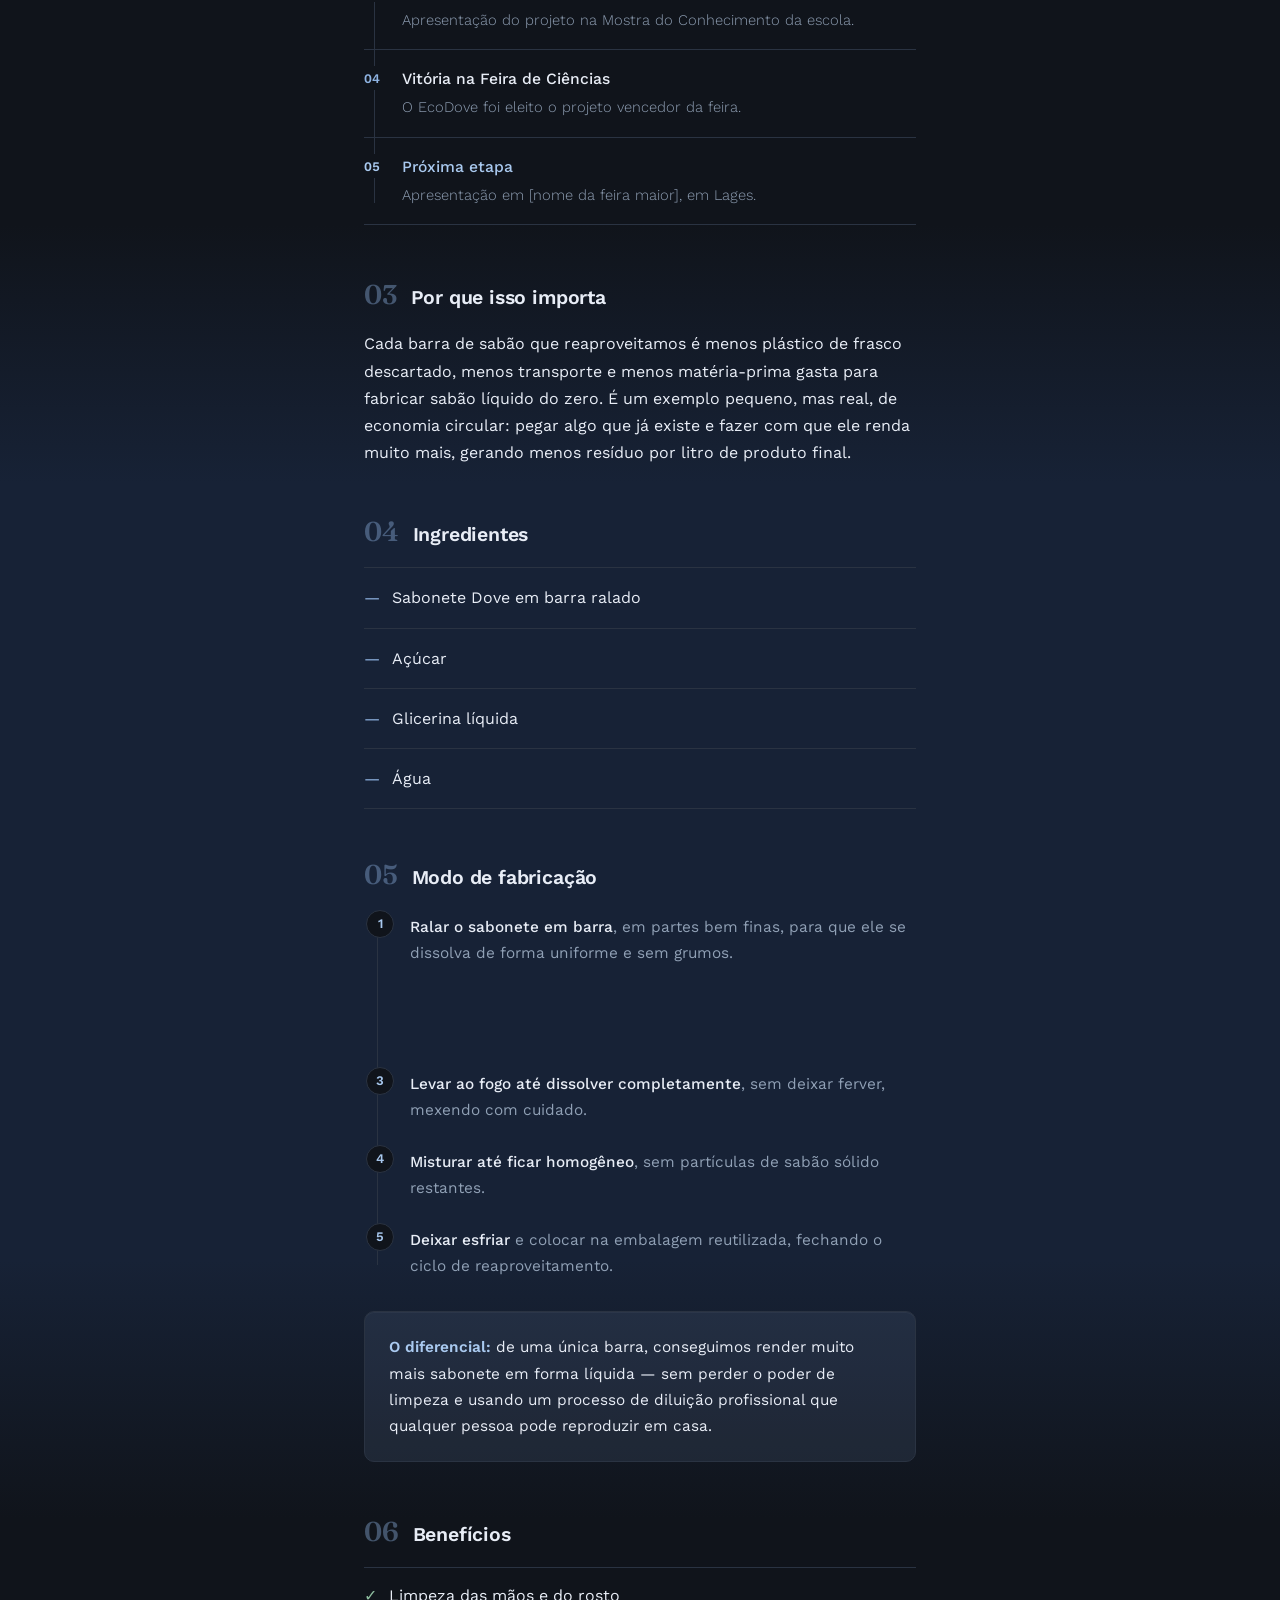
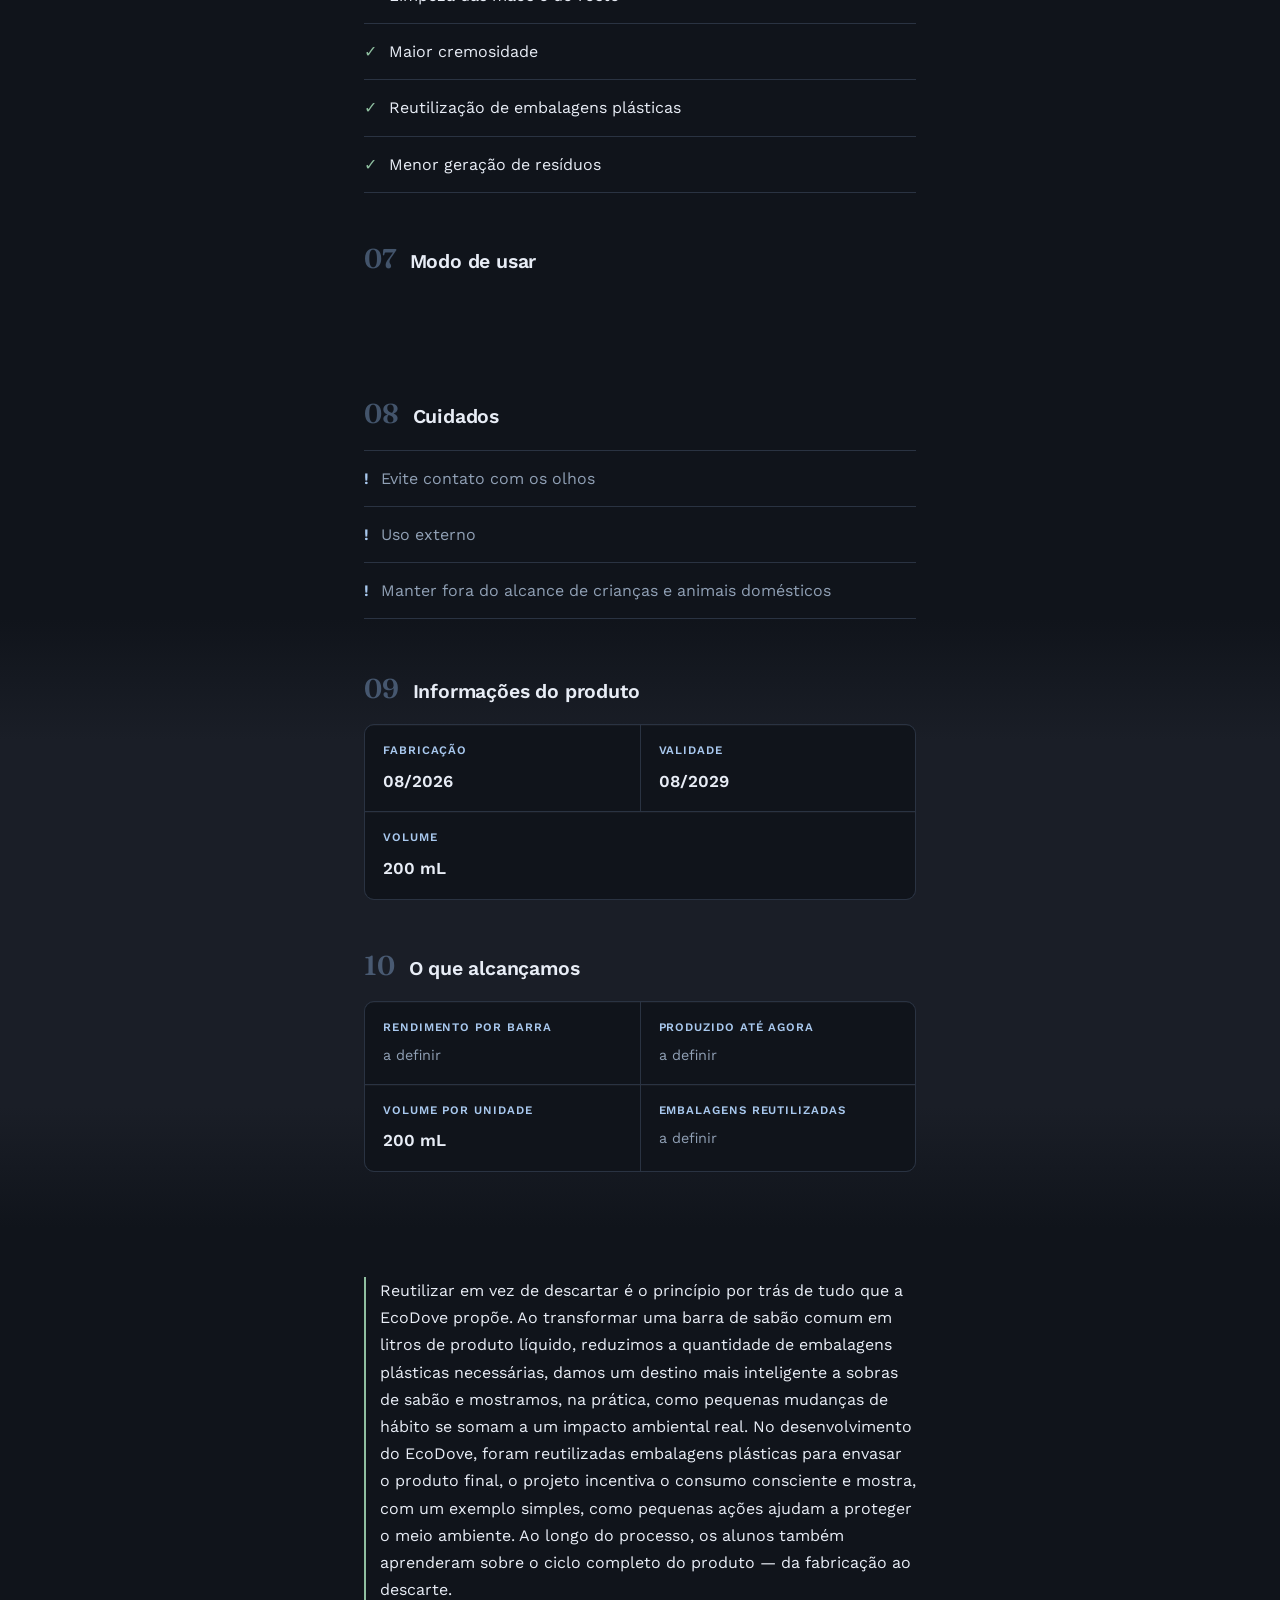
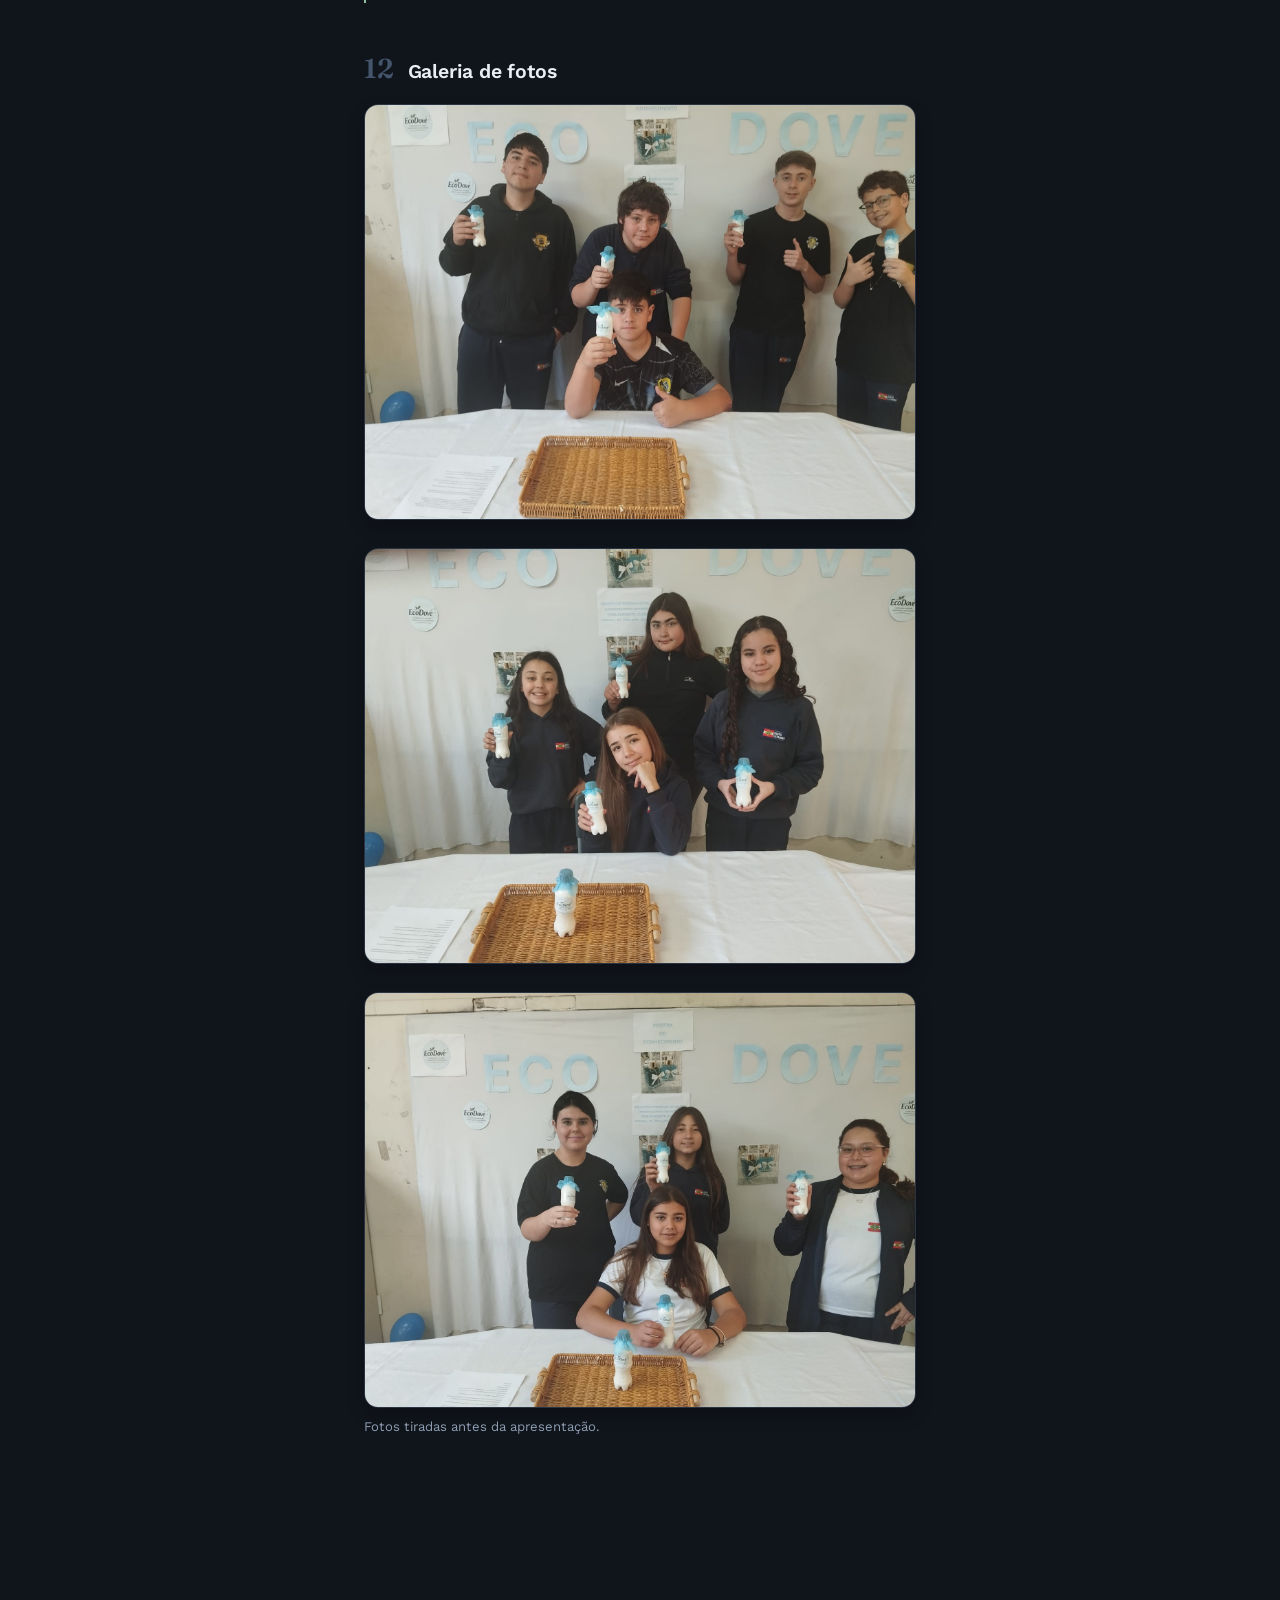
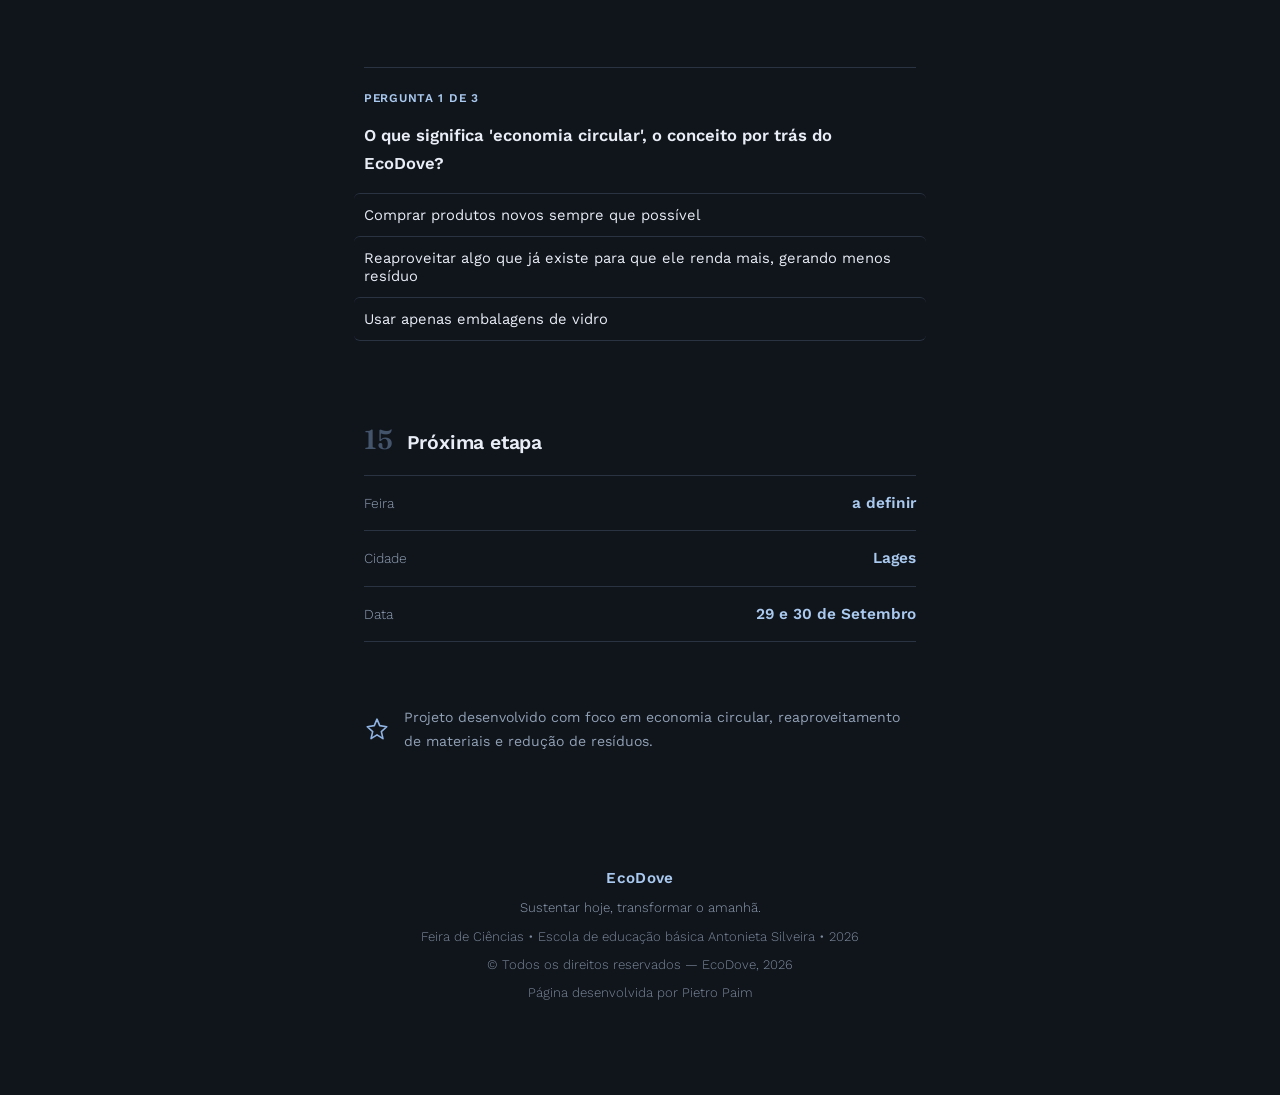
==== commit ce7286b5: "especificacoes atuais" ====
--- a/index.html
+++ b/index.html
@@ -82,7 +82,7 @@
       <div class="j-marca">05</div>
       <div>
         <div class="j-titulo">Próxima etapa</div>
-        <div class="j-desc">Apresentação em <!-- EDITAR: nome da feira maior -->[nome da feira maior], em [cidade].</div>
+        <div class="j-desc">Apresentação em <!-- EDITAR: nome da feira maior -->[nome da feira maior], em Lages.</div>
       </div>
     </div>
   </div>
@@ -204,24 +204,22 @@
   <div class="galeria">
     <div class="galeria-item reveal">
       <img src="imagem1.jpeg" alt="Equipe EcoDove apresentando o sabonete líquido na Mostra do Conhecimento">
-      <div class="galeria-legenda">Mostra do Conhecimento — apresentação do projeto.</div>
     </div>
     <div class="galeria-item reveal">
       <img src="imagem2.jpeg" alt="Equipe EcoDove com os frascos de sabonete produzidos">
-      <div class="galeria-legenda">Frascos de EcoDove produzidos pela equipe.</div>
     </div>
     <div class="galeria-item reveal">
       <img src="imagem3.jpeg" alt="Equipe EcoDove no estande do projeto">
-      <div class="galeria-legenda">Equipe no estande do projeto.</div>
-    </div>
-  </div>
+    </div>
+  </div>
+  <p class="galeria-legenda">Fotos tiradas antes da apresentação.</p>
 
   <h2 class="reveal"><span class="num">13</span>Nossa equipe</h2>
   <div class="equipe reveal">
     <p>Turmas 7º ano 1, 2 e 3</p>
   </div>
   <!-- EDITAR: adicionar os nomes dos integrantes aqui -->
-  <div class="equipe-editavel">Espaço reservado para os nomes dos integrantes.</div>
+  
 
   <h2 class="reveal"><span class="num">14</span>Teste seus conhecimentos</h2>
   <div class="quiz reveal">
@@ -249,12 +247,12 @@
     <div class="pe-linha">
       <span class="pe-rotulo">Cidade</span>
       <!-- EDITAR: cidade da feira -->
-      <span class="pe-valor">a definir</span>
+      <span class="pe-valor">Lages</span>
     </div>
     <div class="pe-linha">
       <span class="pe-rotulo">Data</span>
       <!-- EDITAR: data da feira -->
-      <span class="pe-valor">a definir</span>
+      <span class="pe-valor">29 e 30 de Setembro</span>
     </div>
   </div>
 
@@ -263,23 +261,6 @@
       <path d="M12 2 L14.5 8 L21 9 L16 13.5 L17.5 20 L12 16.5 L6.5 20 L8 13.5 L3 9 L9.5 8 Z" stroke-linejoin="round"/>
     </svg>
     <p>Projeto desenvolvido com foco em economia circular, reaproveitamento de materiais e redução de resíduos.</p>
-  </div>
-
-  <div class="saiba-mais">
-    <!-- Quando tiver o link/página com mais informações, troque o href abaixo -->
-    <a href="#">Saiba mais</a>
-  </div>
-
-  <div class="instagram">
-    <!-- Troque o href abaixo pelo link do perfil do Instagram -->
-    <a href="#" target="_blank" rel="noopener">
-      <svg viewBox="0 0 24 24" fill="none" stroke="#A9C9EF" stroke-width="1.6">
-        <rect x="3" y="3" width="18" height="18" rx="5"/>
-        <circle cx="12" cy="12" r="4"/>
-        <circle cx="17.2" cy="6.8" r="0.9" fill="#A9C9EF" stroke="none"/>
-      </svg>
-      Nosso Instagram
-    </a>
   </div>
 
   <footer>
--- a/style.css
+++ b/style.css
@@ -102,13 +102,13 @@
 
   .selo{
     display:flex; align-items:center; gap:14px; margin-top:44px;
-    padding:20px 0; border-top:1px solid var(--color-line); border-bottom:1px solid var(--color-line);
+    padding:20px 0;
   }
   .selo svg{ flex-shrink:0; width:26px; height:26px; }
   .selo p{ font-size:0.88rem; color:var(--color-muted); }
 
   footer{
-    margin-top:64px; padding-top:28px; border-top:1px solid var(--color-line);
+    margin-top:64px; padding-top:28px;
     color:var(--color-muted); font-size:0.82rem; text-align:center;
   }
   footer .marca{
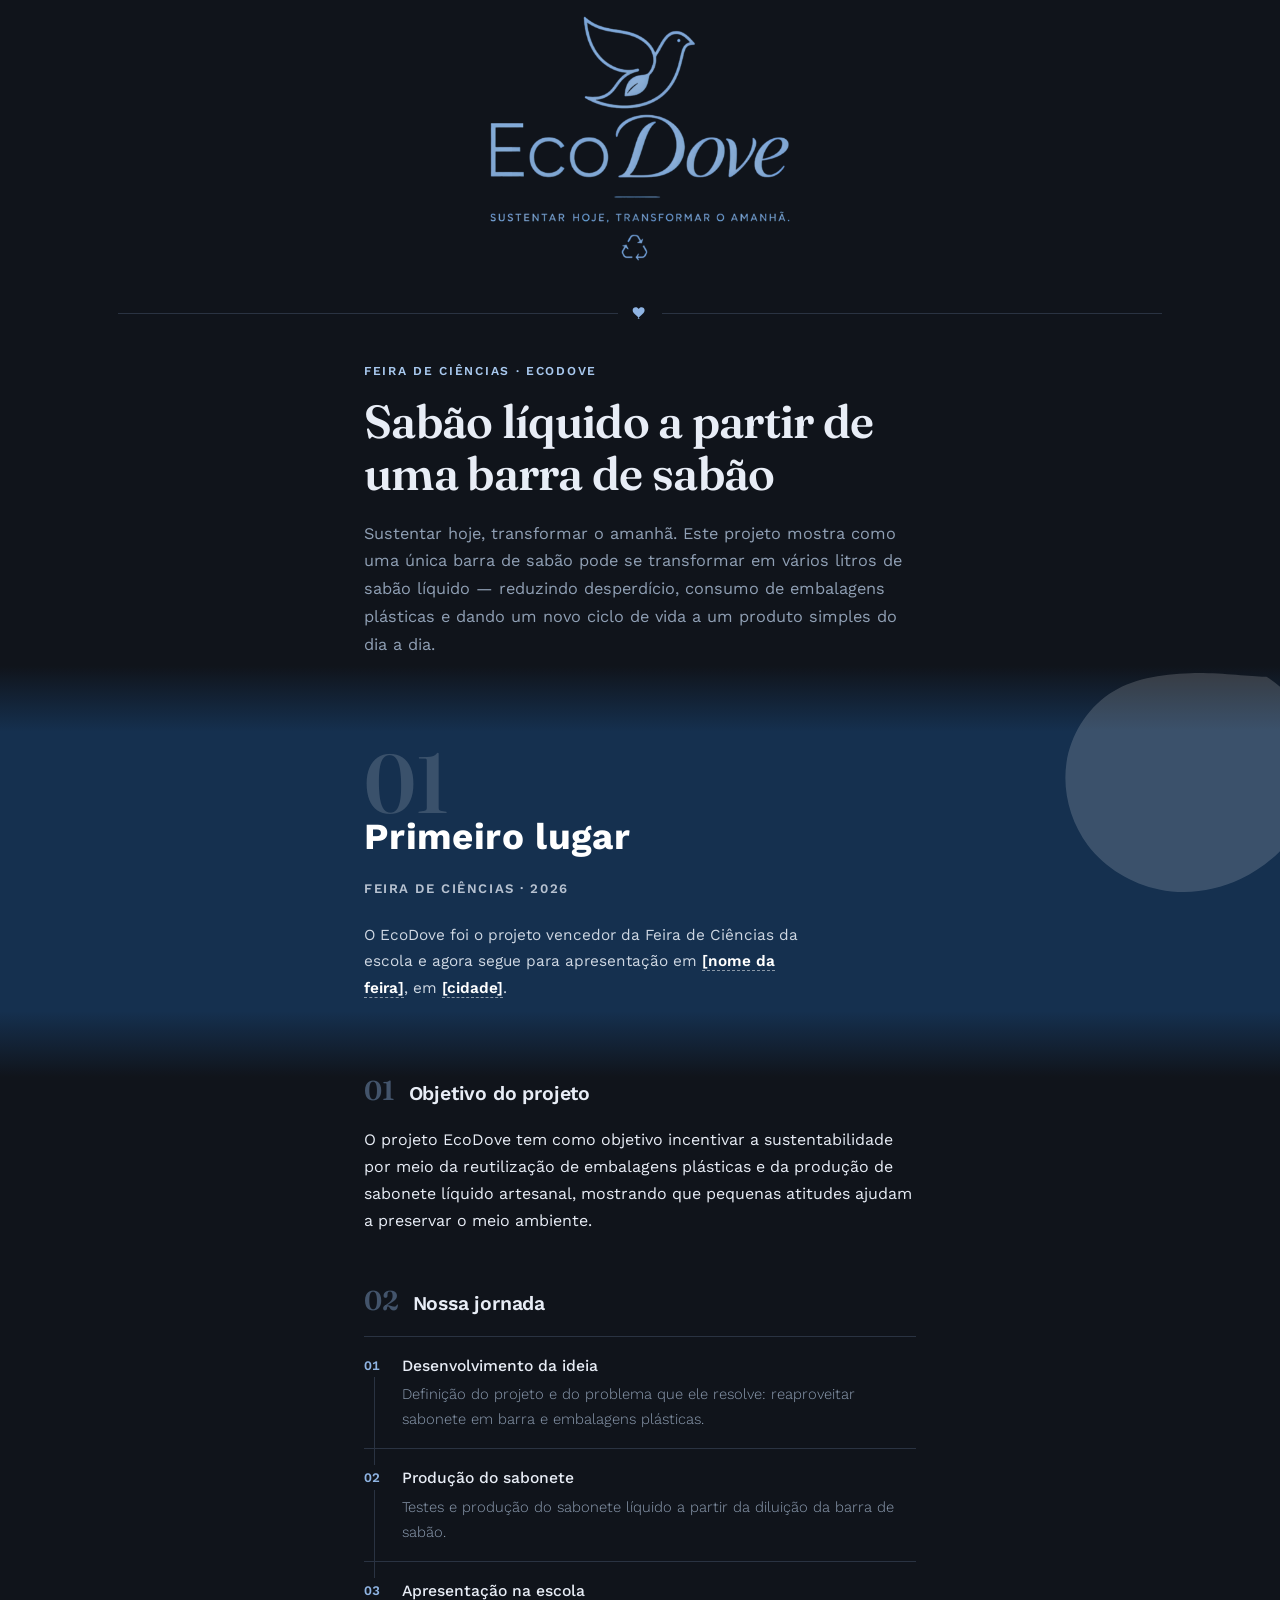
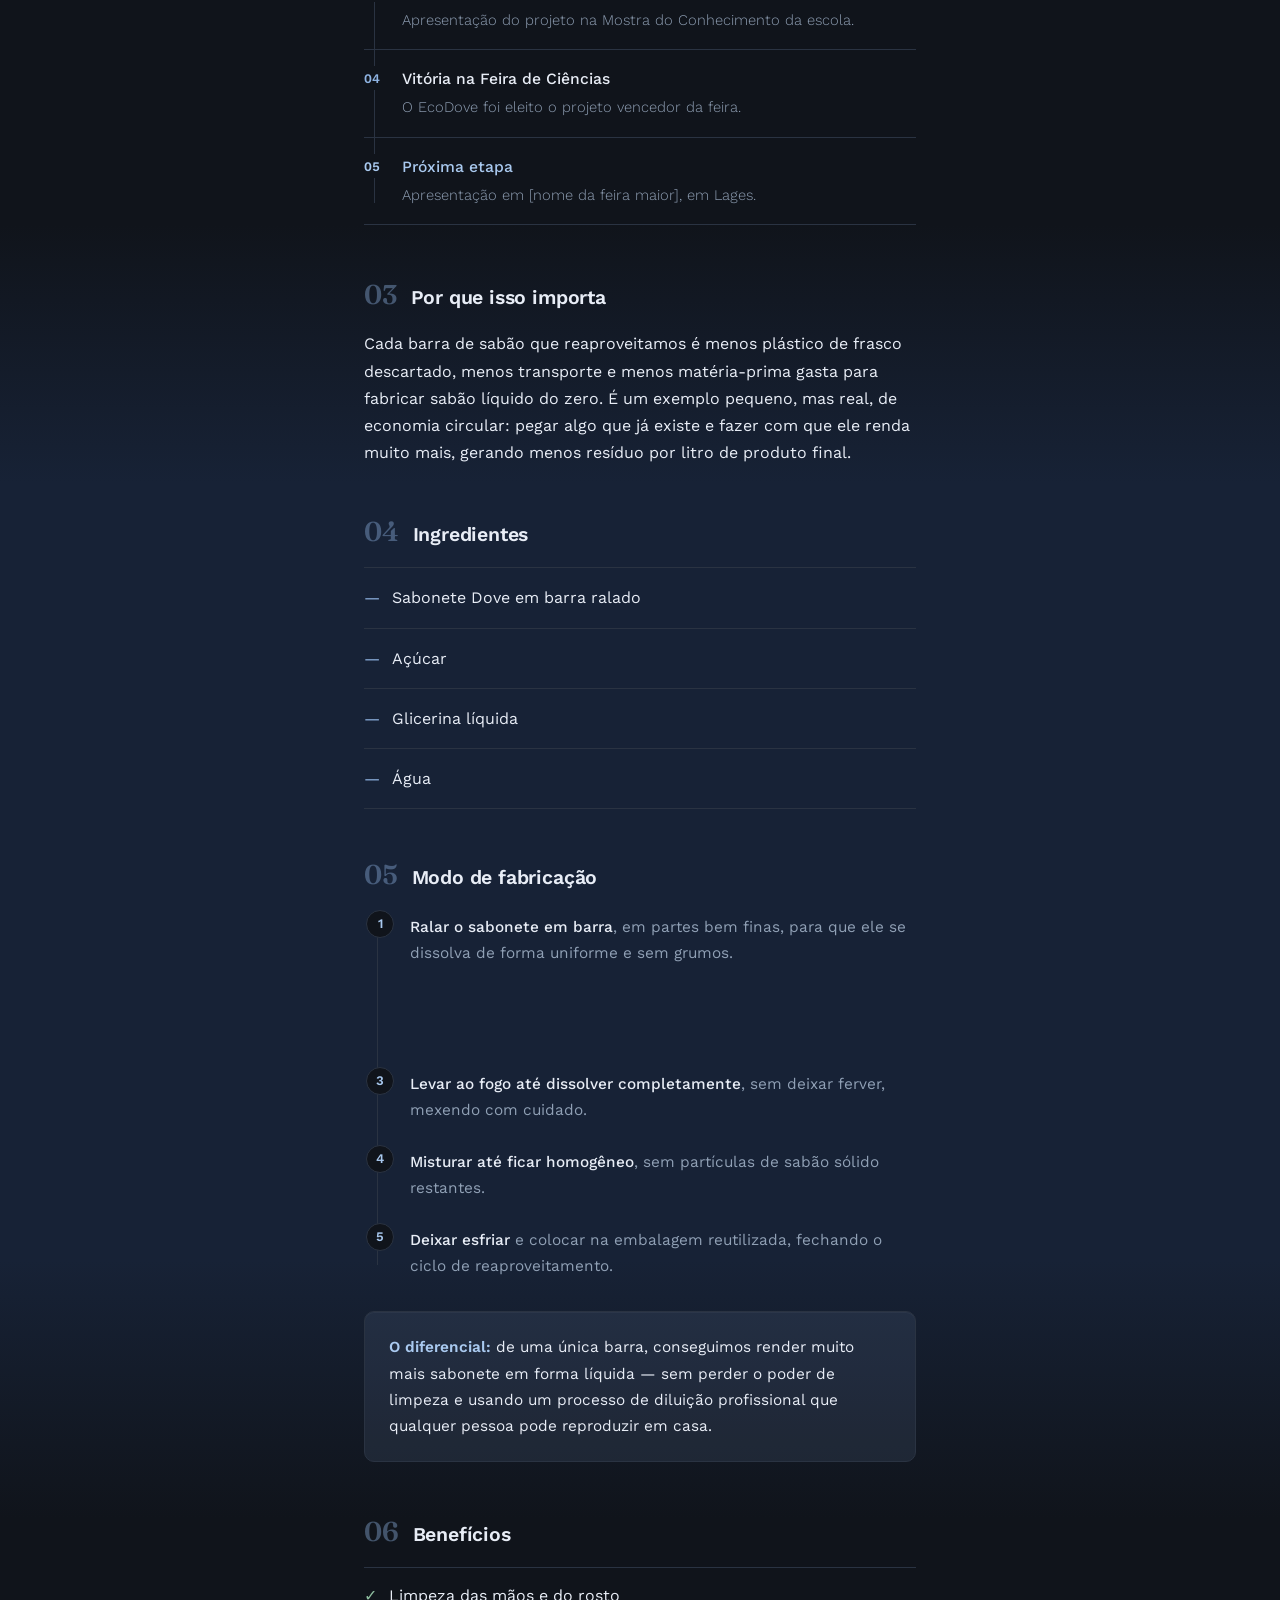
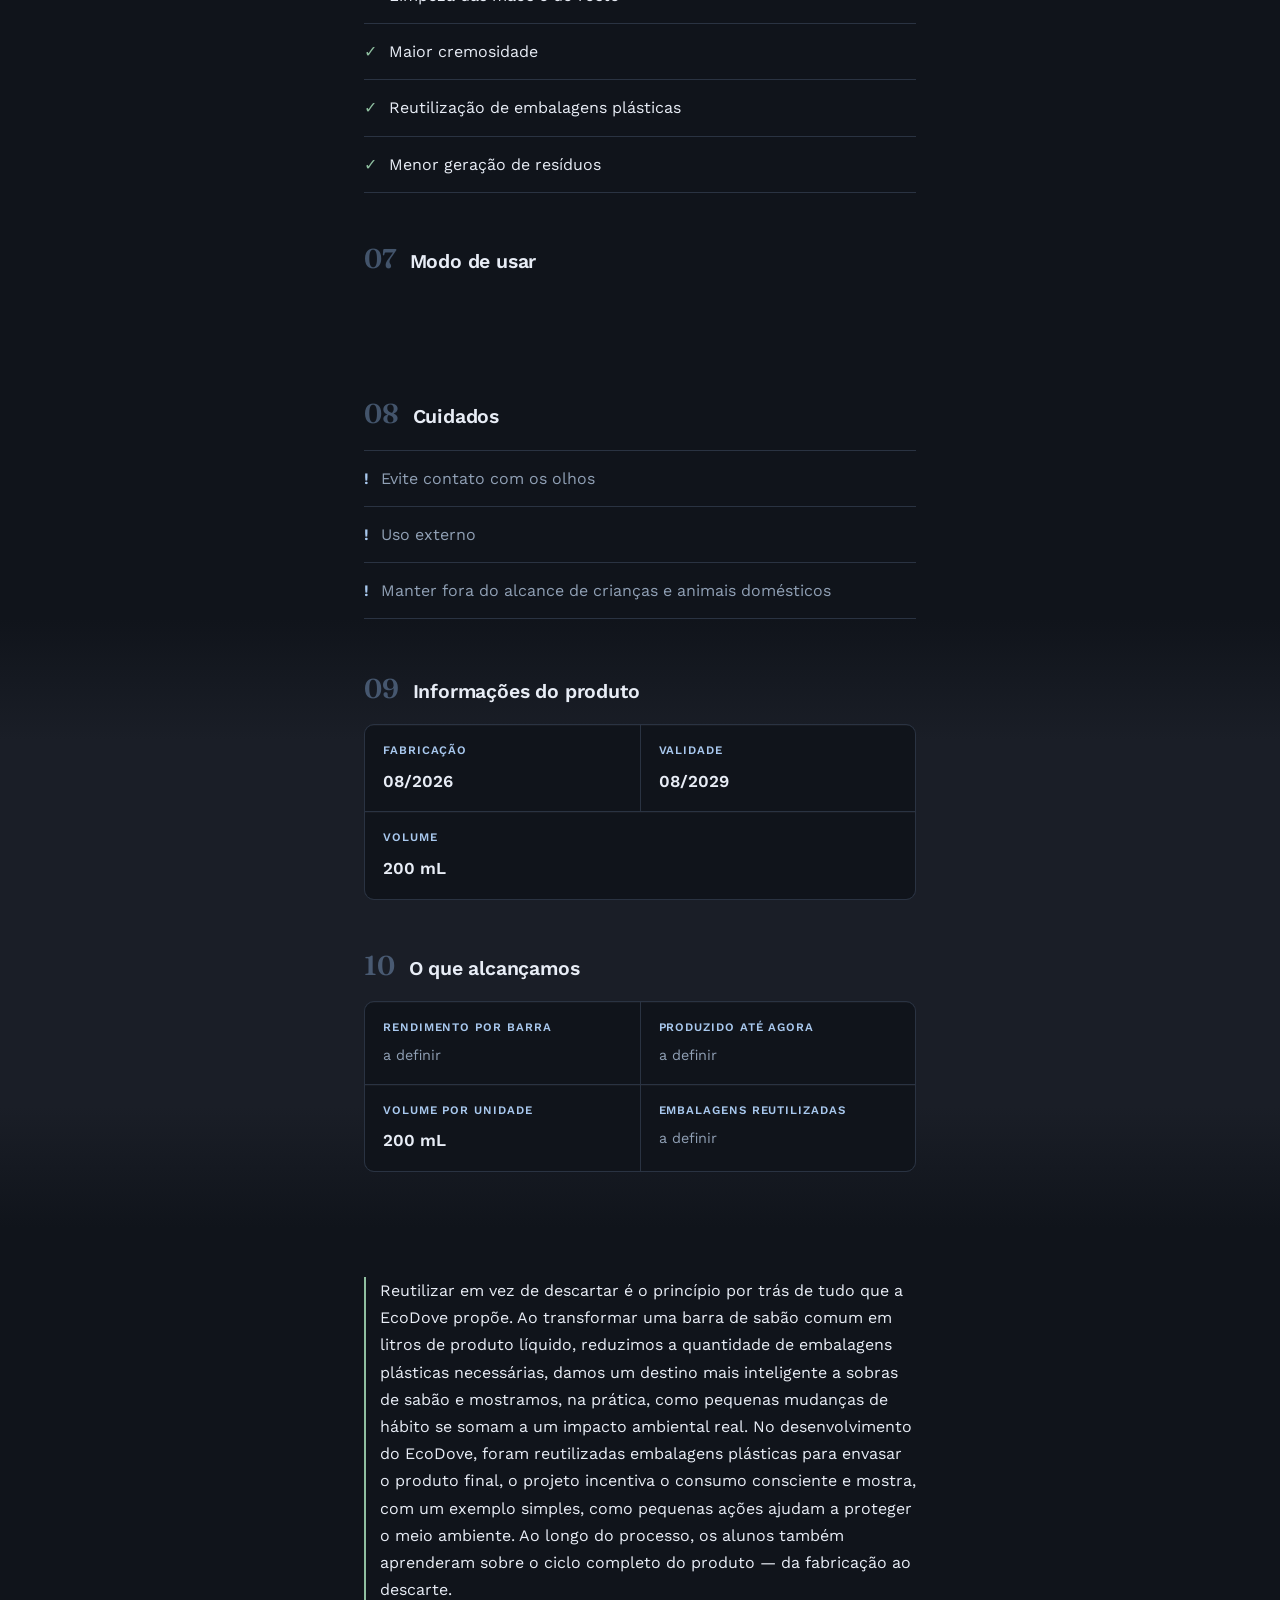
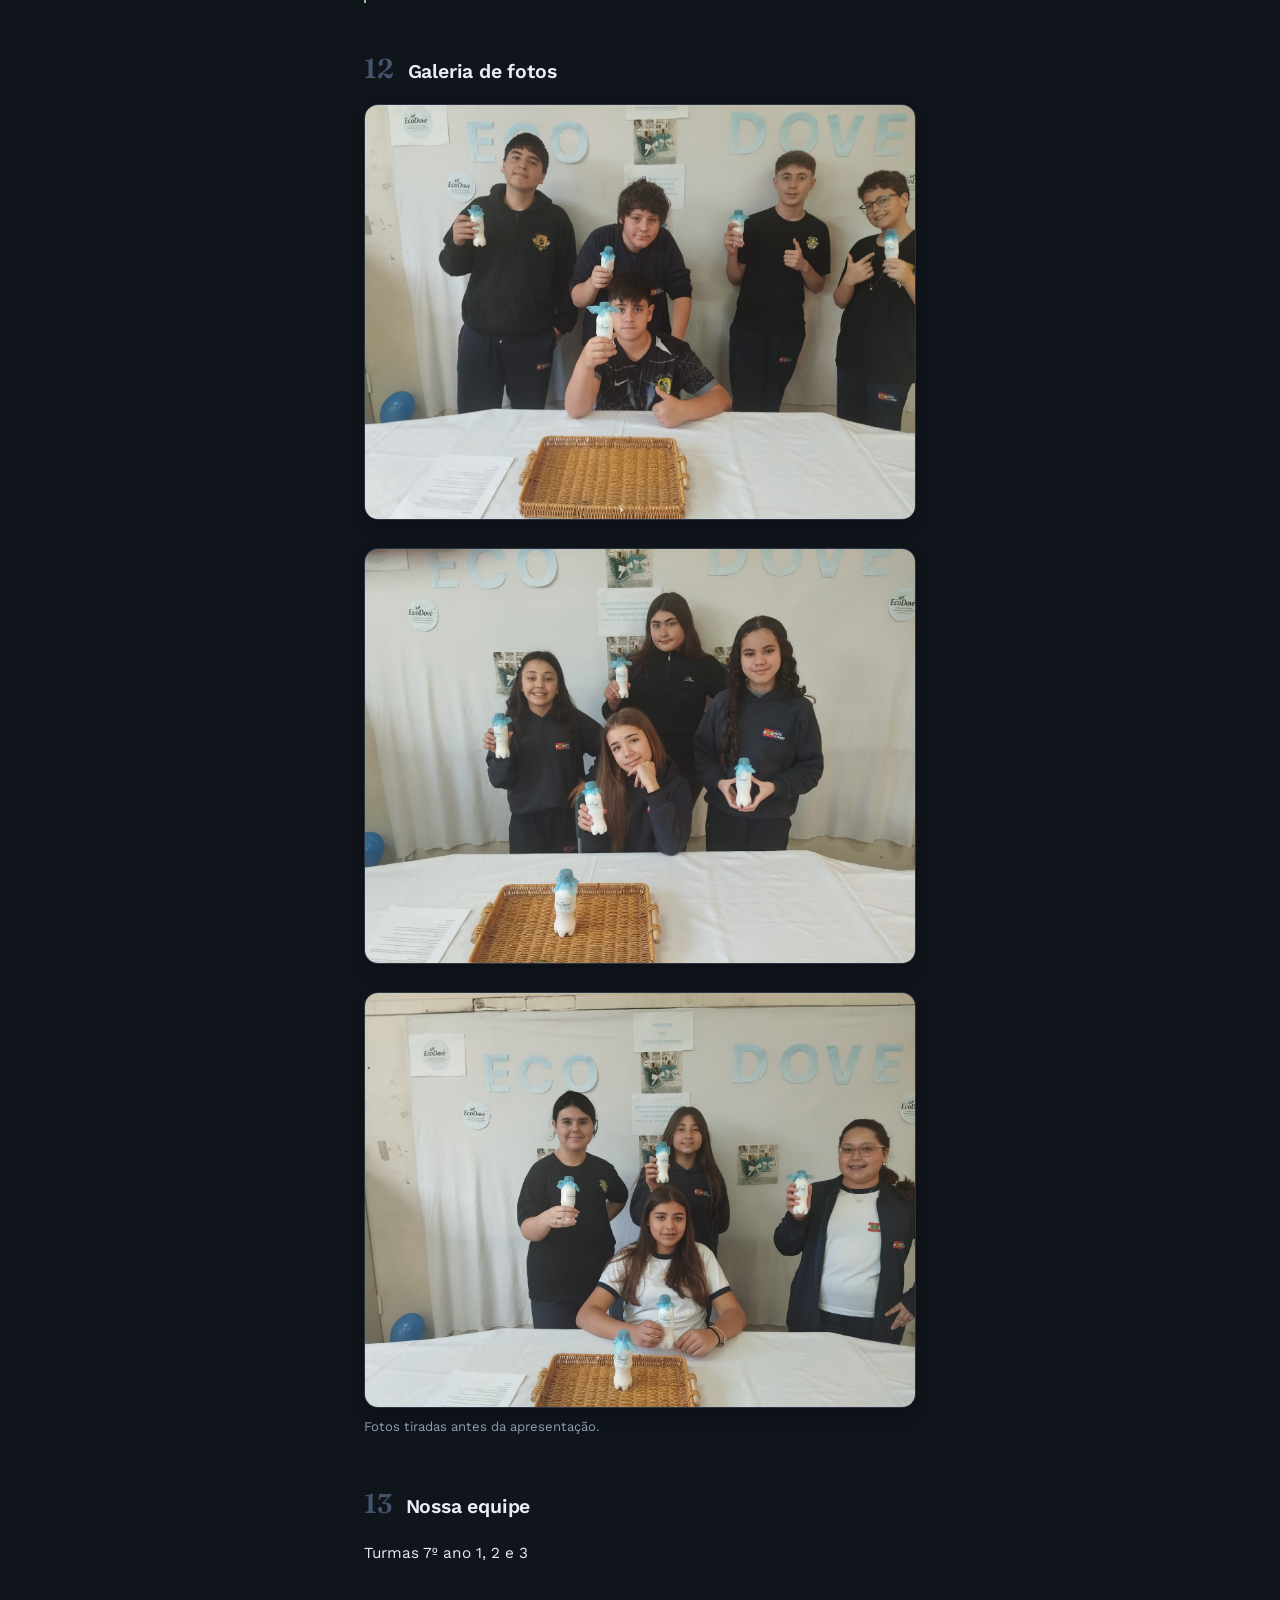
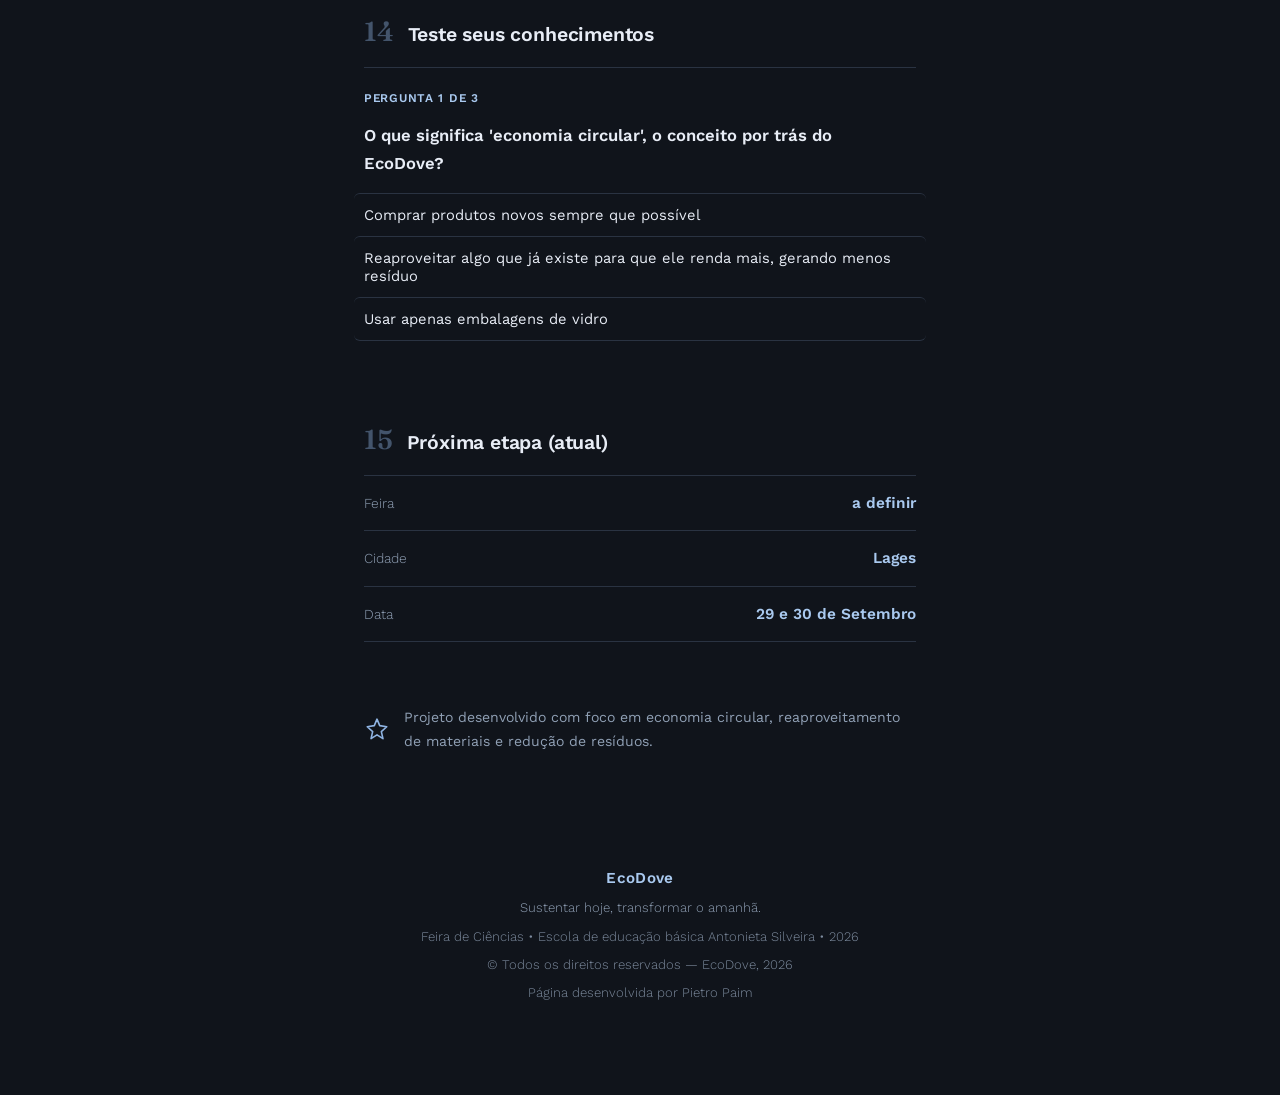
==== commit a053e98e: "atual" ====
--- a/index.html
+++ b/index.html
@@ -237,7 +237,7 @@
     </div>
   </div>
 
-  <h2 class="reveal"><span class="num">15</span>Próxima etapa</h2>
+  <h2 class="reveal"><span class="num">15</span>Próxima etapa (atual)</h2>
   <div class="proxima-etapa reveal">
     <div class="pe-linha">
       <span class="pe-rotulo">Feira</span>
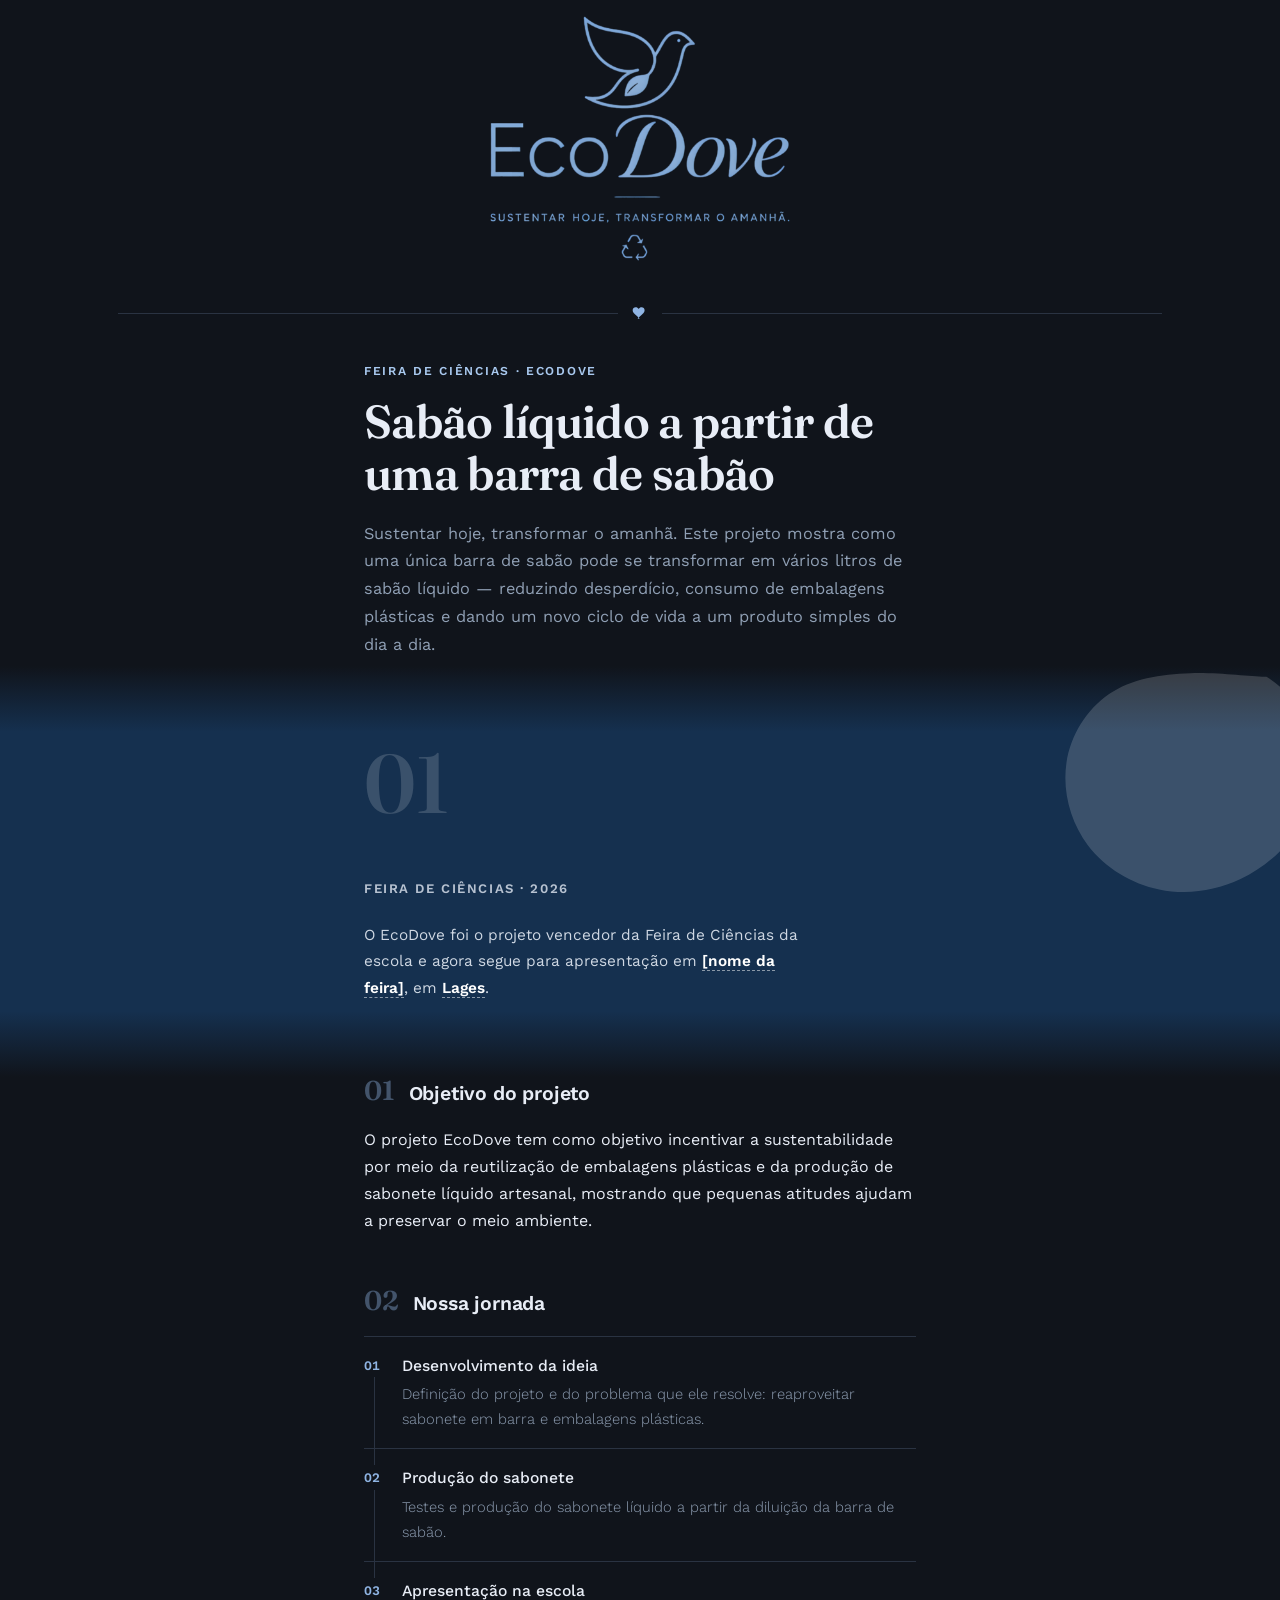
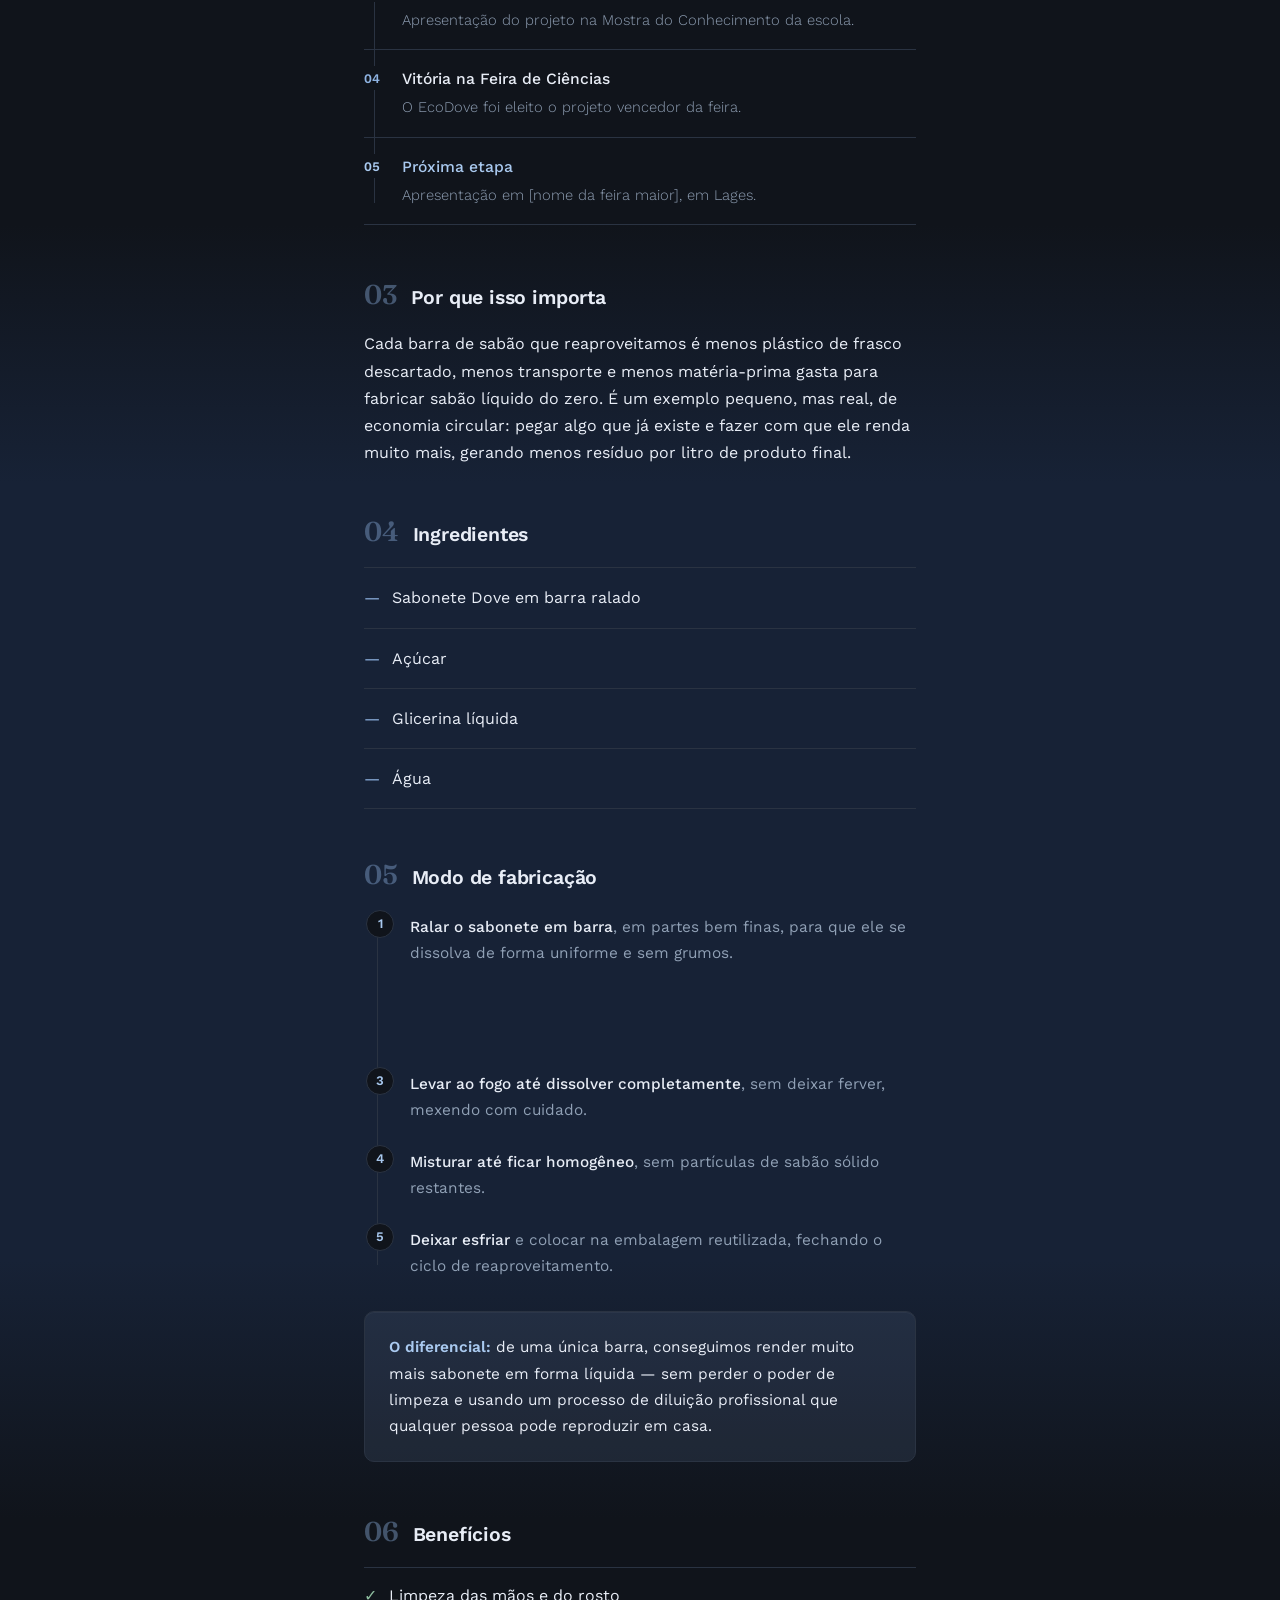
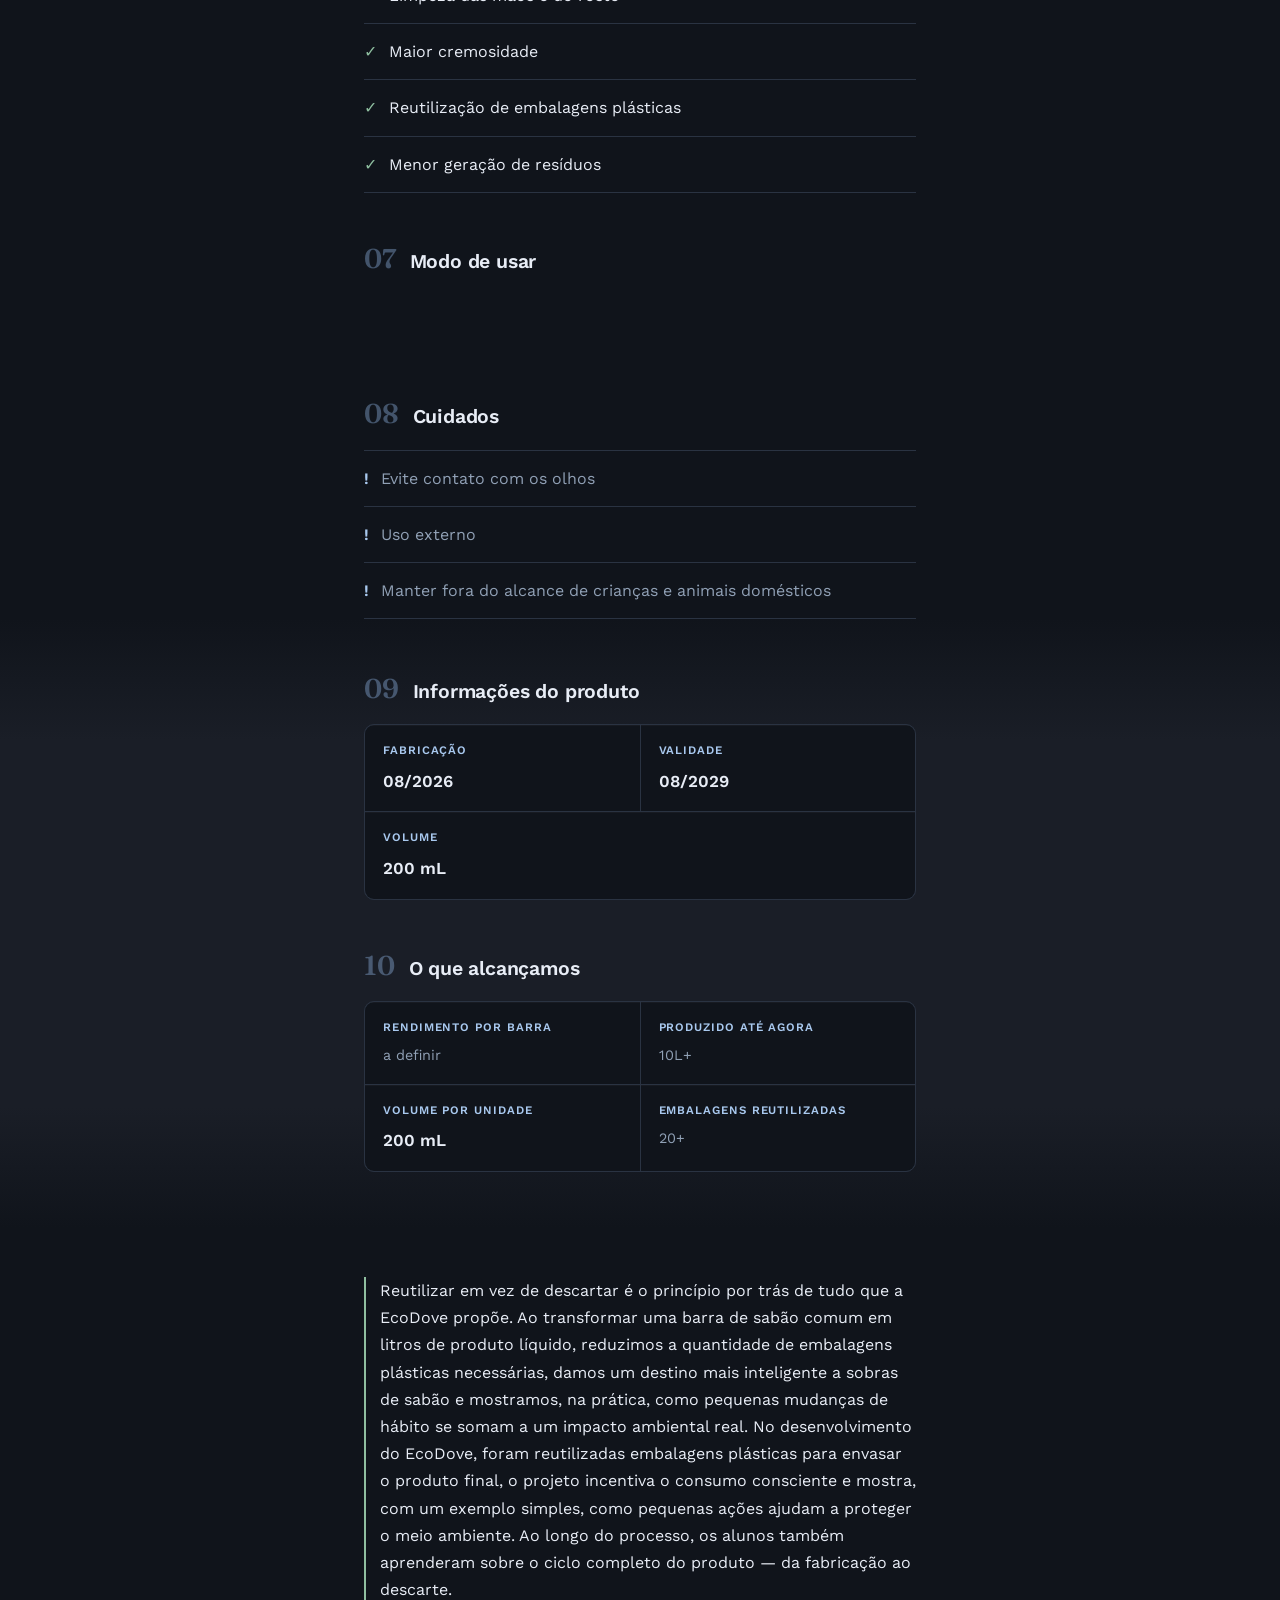
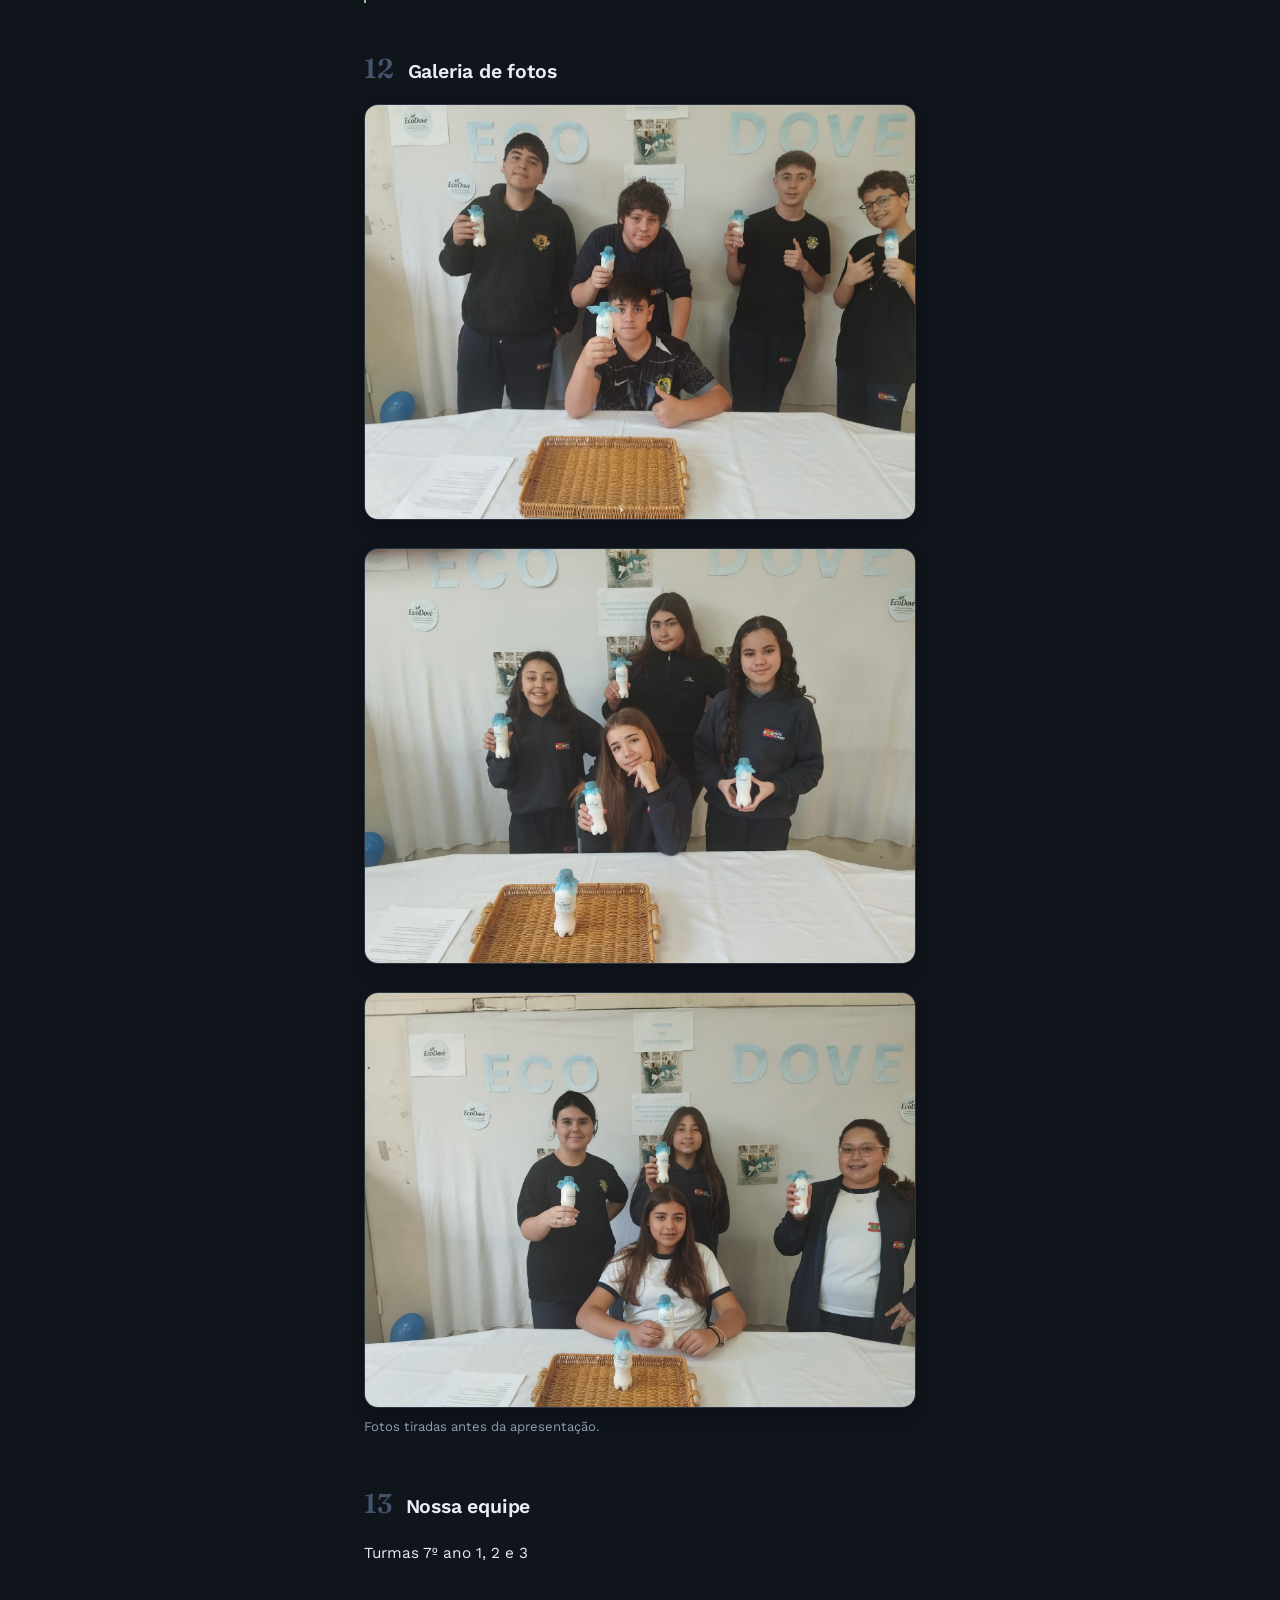
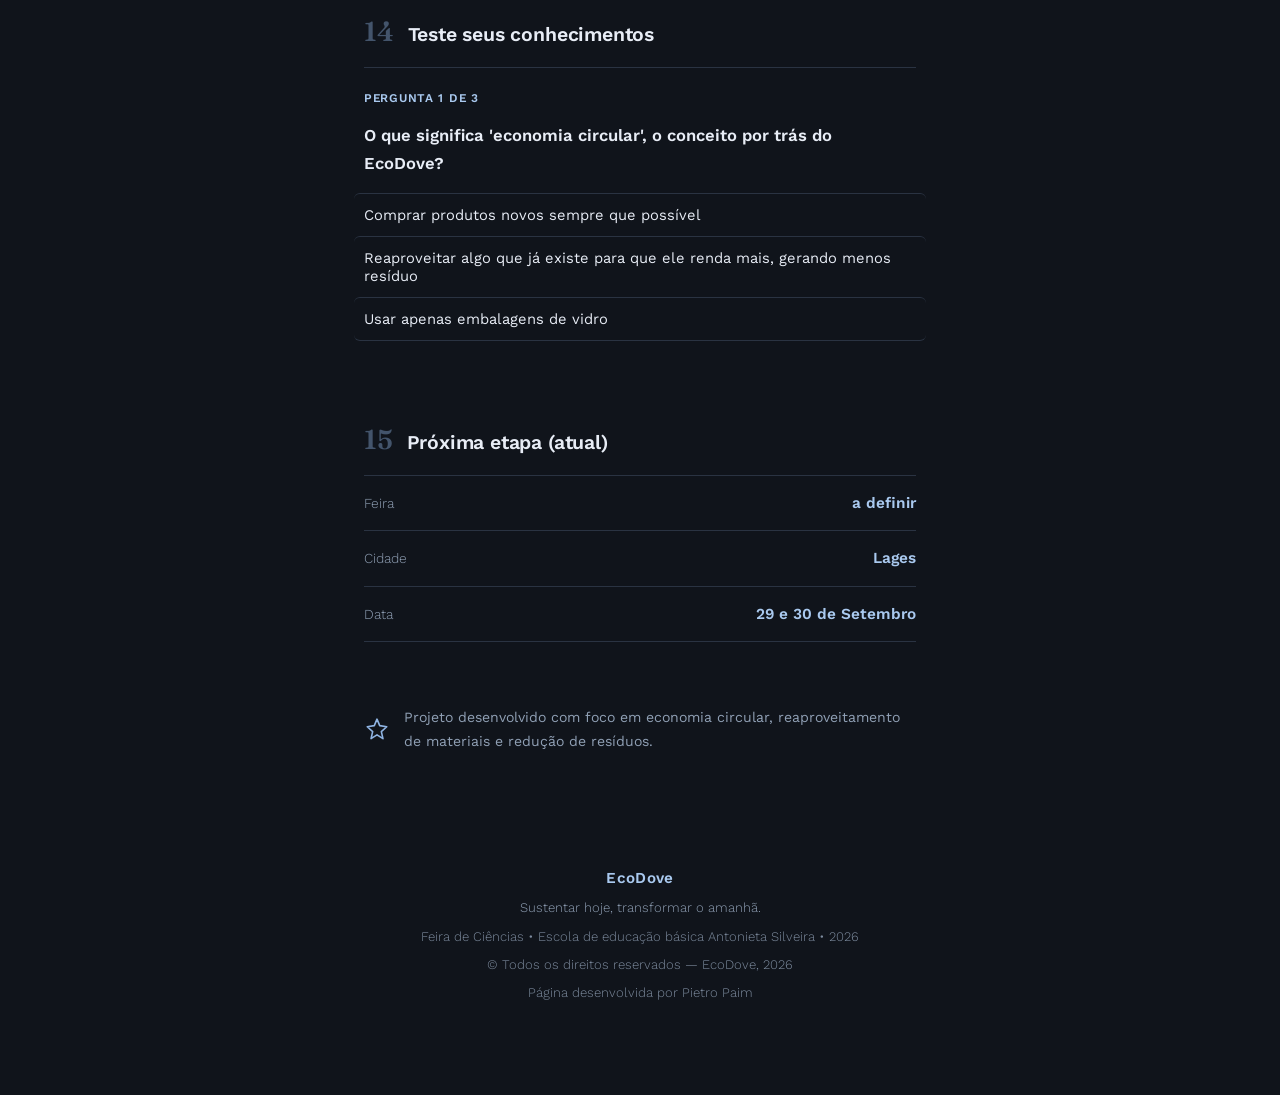
==== commit ac8525f1: "especificacoes" ====
--- a/index.html
+++ b/index.html
@@ -39,7 +39,7 @@
     <div class="vitoria-sub reveal-vitoria vd3">Feira de Ciências · 2026</div>
     <p class="vitoria-texto reveal-vitoria vd4">O EcoDove foi o projeto vencedor da Feira de Ciências da escola e agora segue para apresentação em
       <!-- EDITAR: nome da feira maior --><span class="campo">[nome da feira]</span>, em
-      <!-- EDITAR: cidade --><span class="campo">[cidade]</span>.
+      <!-- EDITAR: cidade --><span class="campo">Lages</span>.
     </p>
   </div>
 </div>
@@ -179,7 +179,7 @@
       <div class="info-item reveal">
         <div class="rotulo">Produzido até agora</div>
         <!-- EDITAR: quantidade total de sabonete produzido -->
-        <div class="valor editavel">a definir</div>
+        <div class="valor editavel">10L+</div>
       </div>
       <div class="info-item reveal">
         <div class="rotulo">Volume por unidade</div>
@@ -188,7 +188,7 @@
       <div class="info-item reveal">
         <div class="rotulo">Embalagens reutilizadas</div>
         <!-- EDITAR: quantidade de embalagens plásticas reaproveitadas -->
-        <div class="valor editavel">a definir</div>
+        <div class="valor editavel">20+</div>
       </div>
     </div>
   </div>
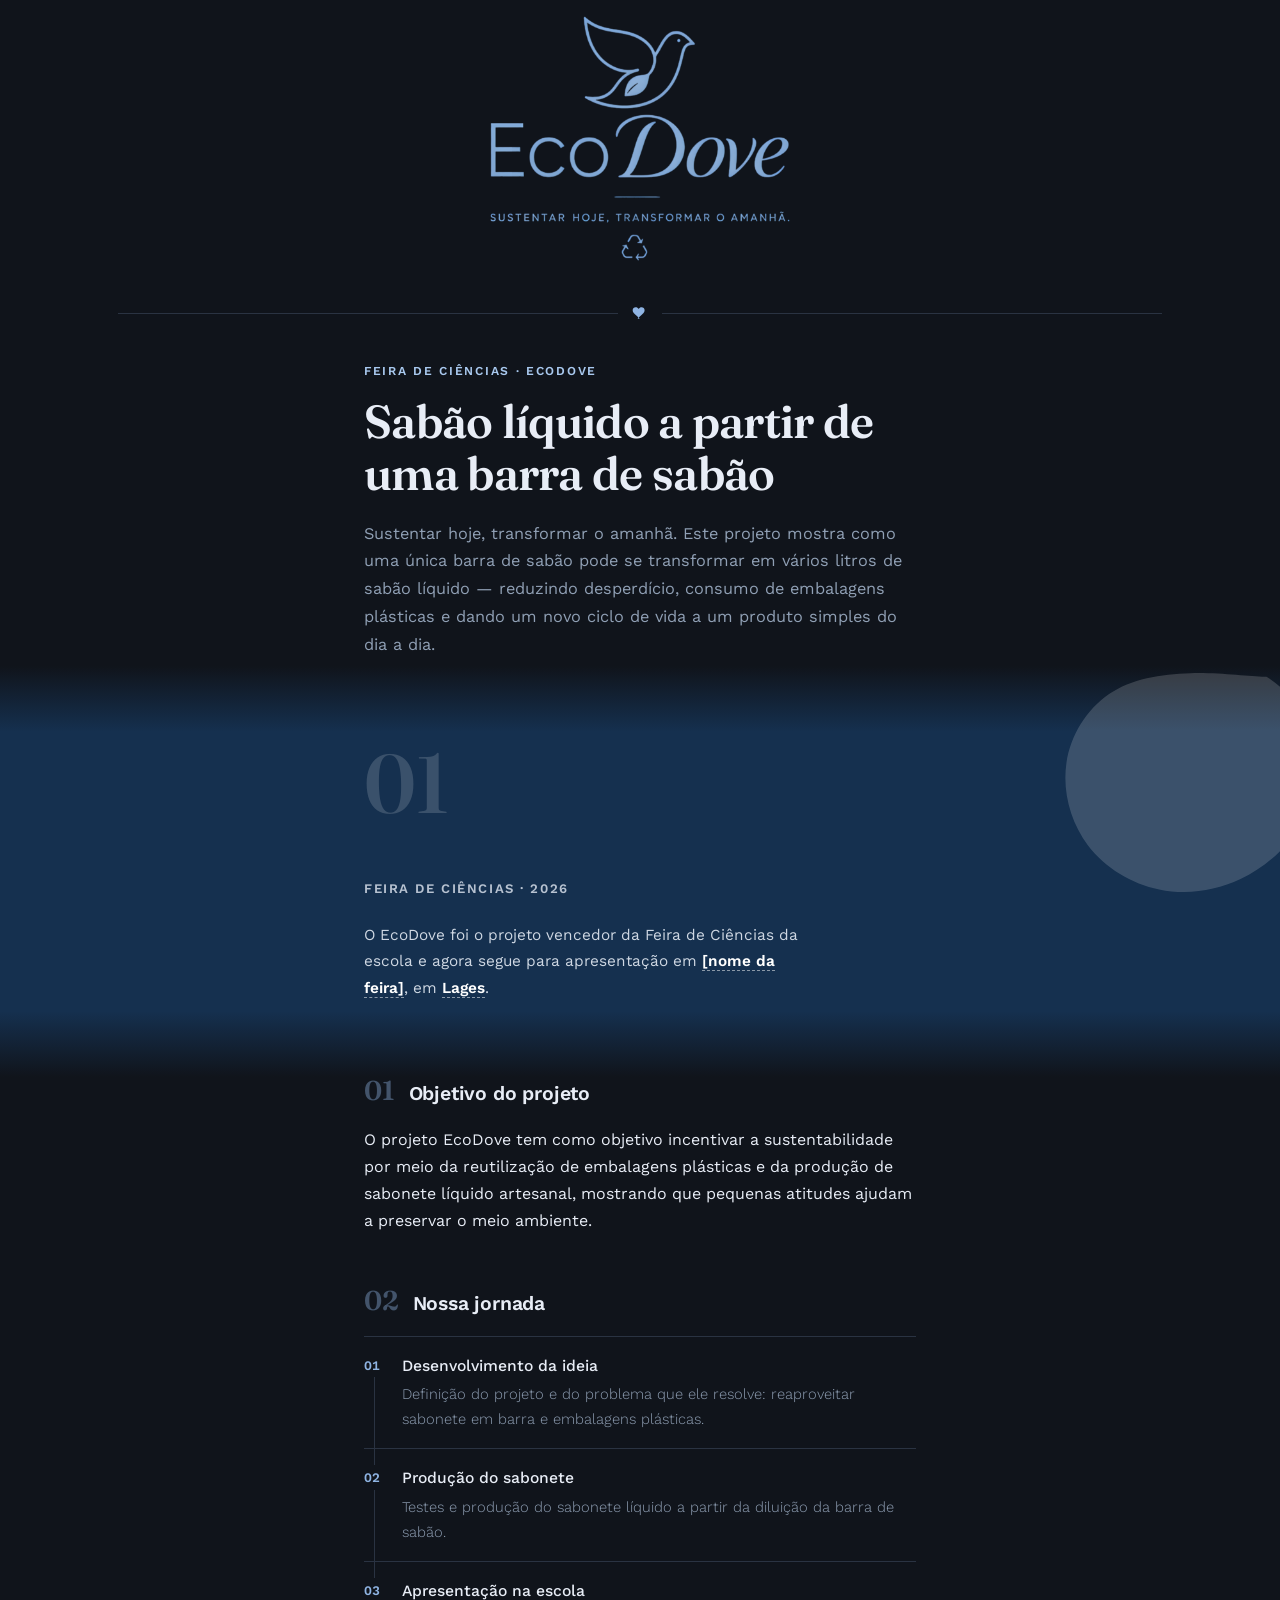
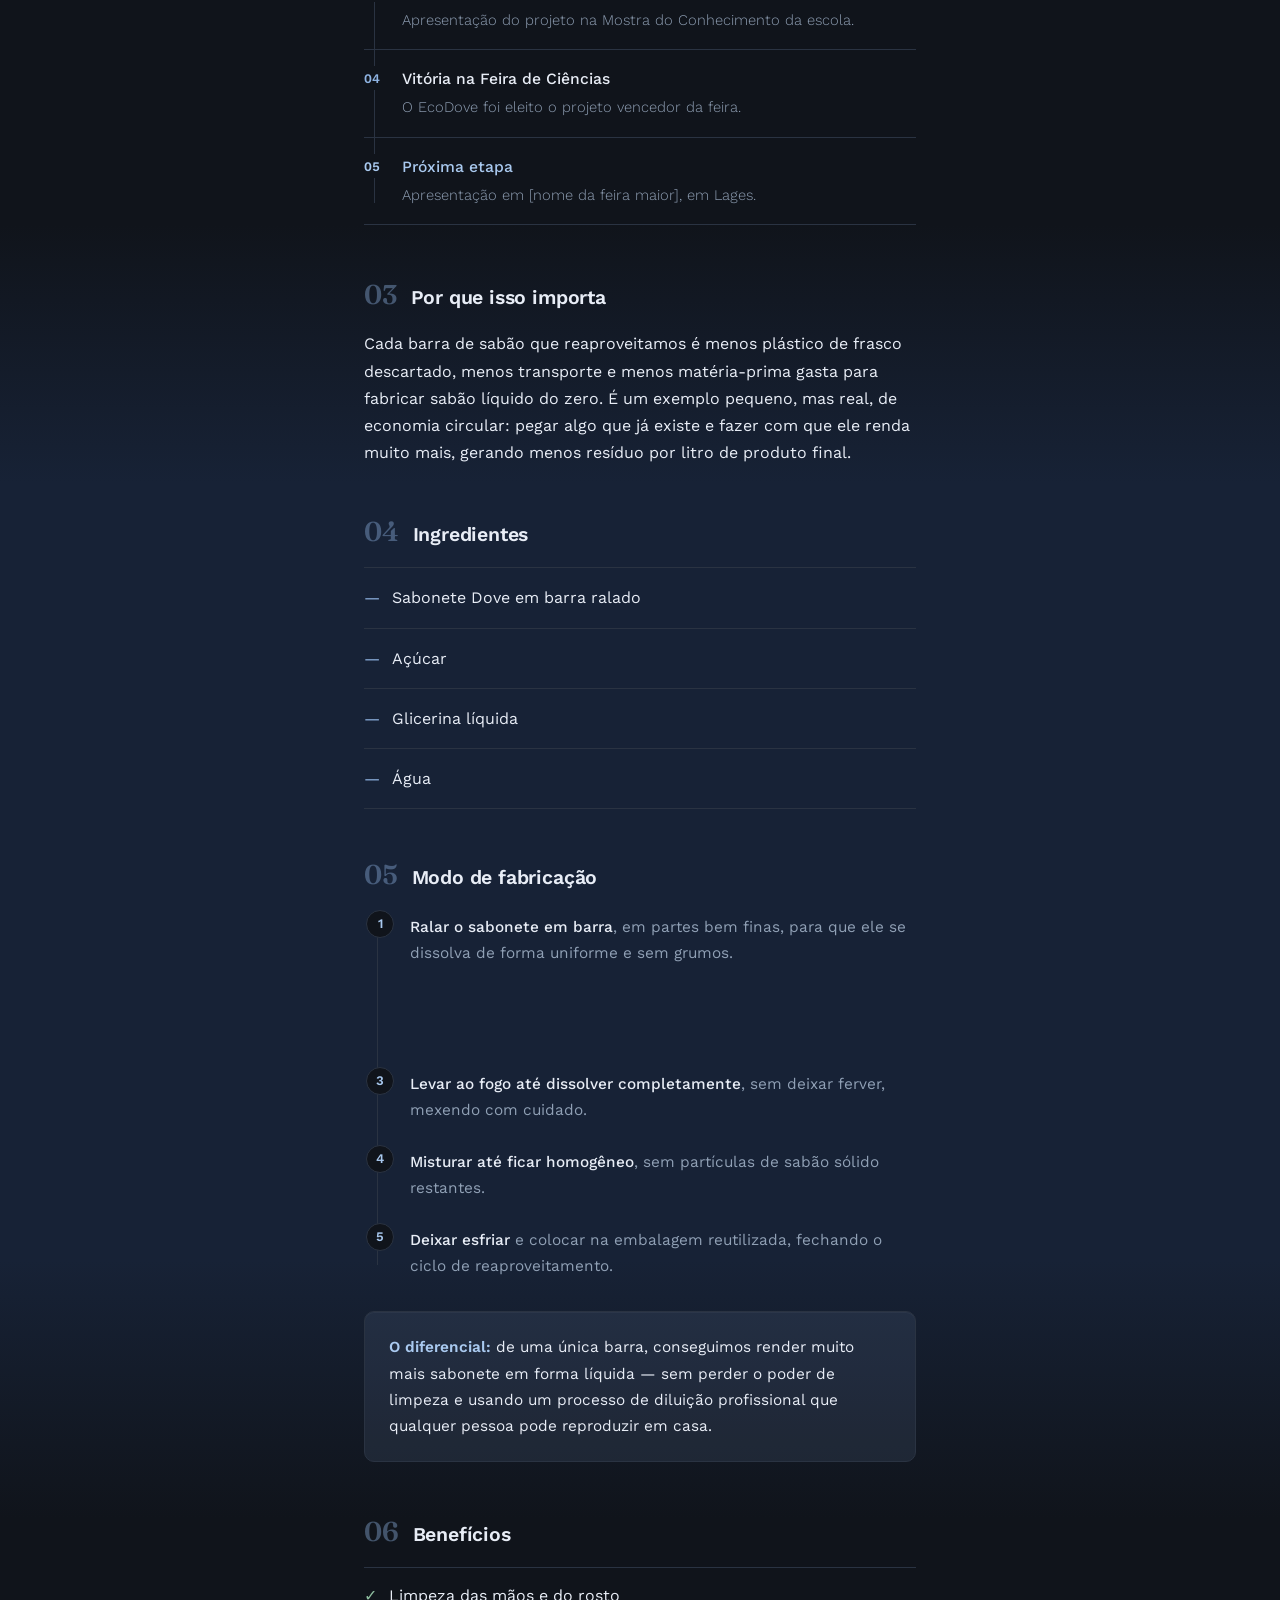
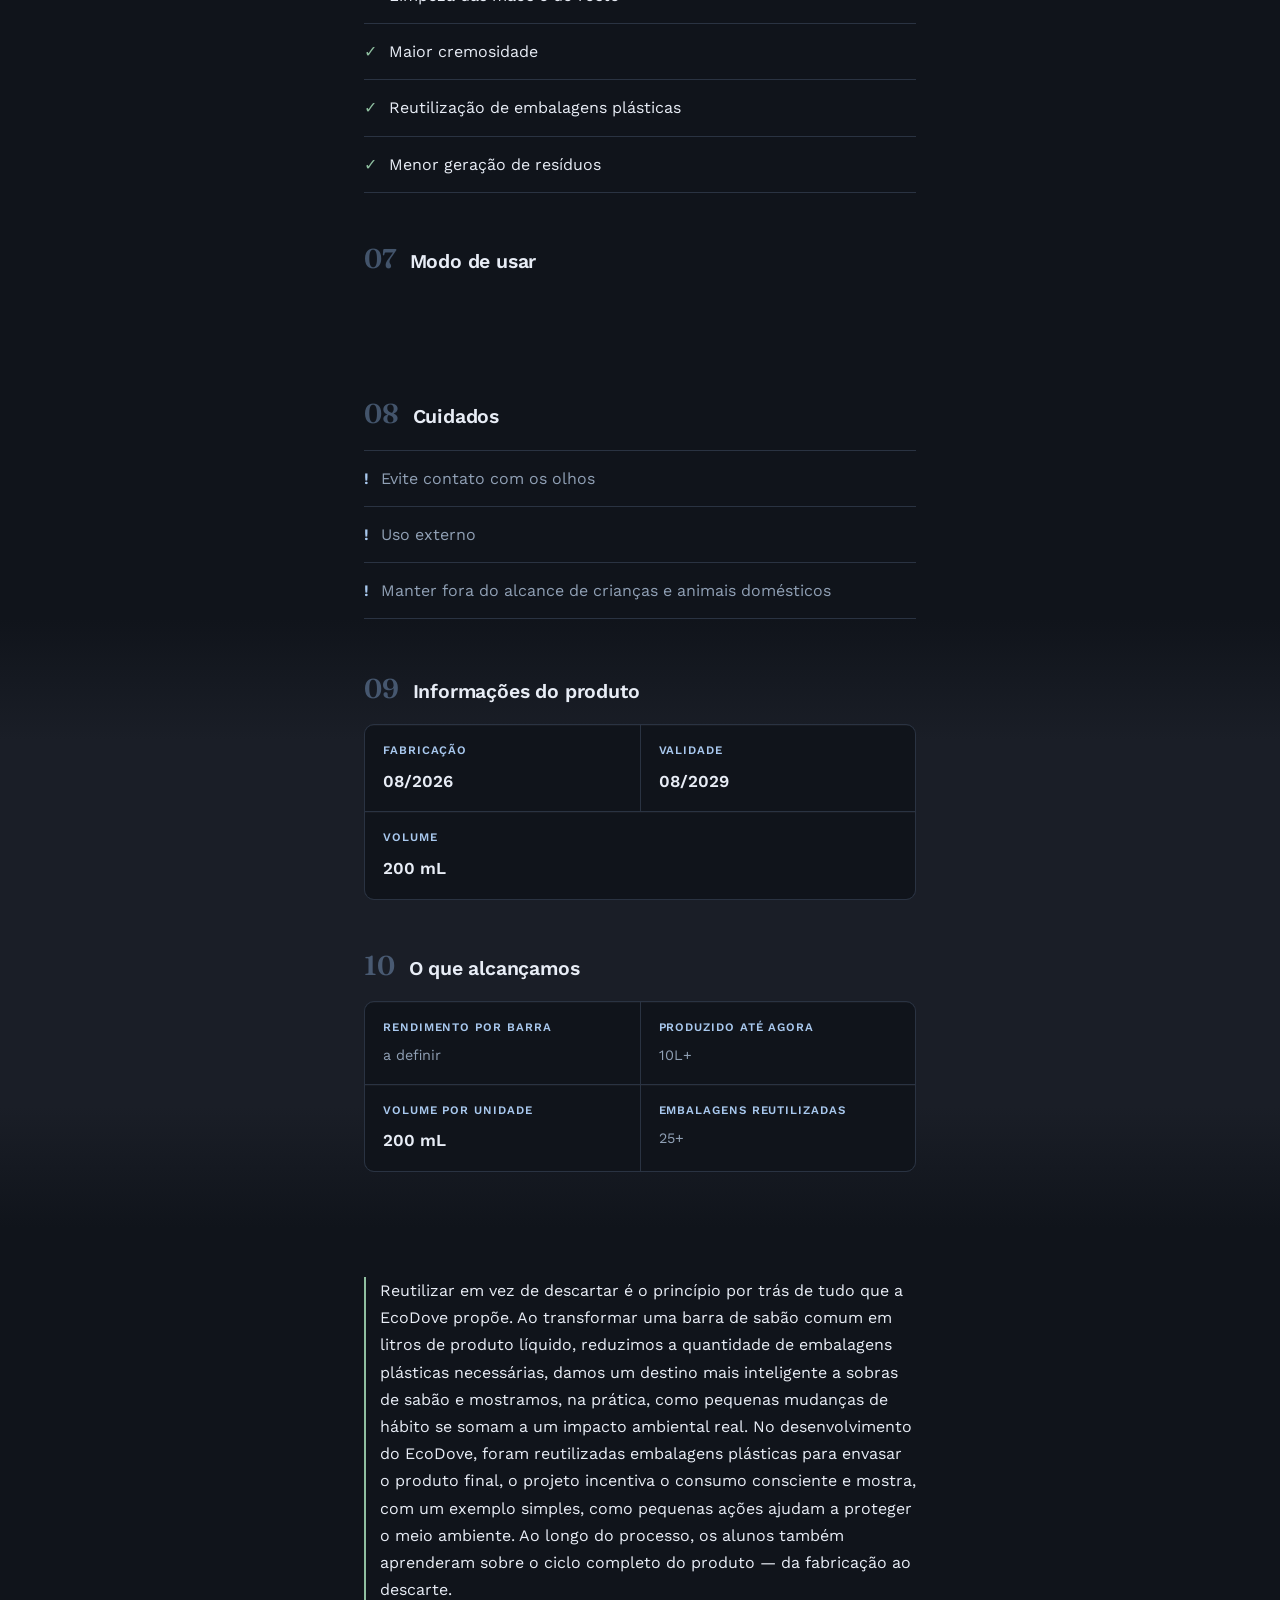
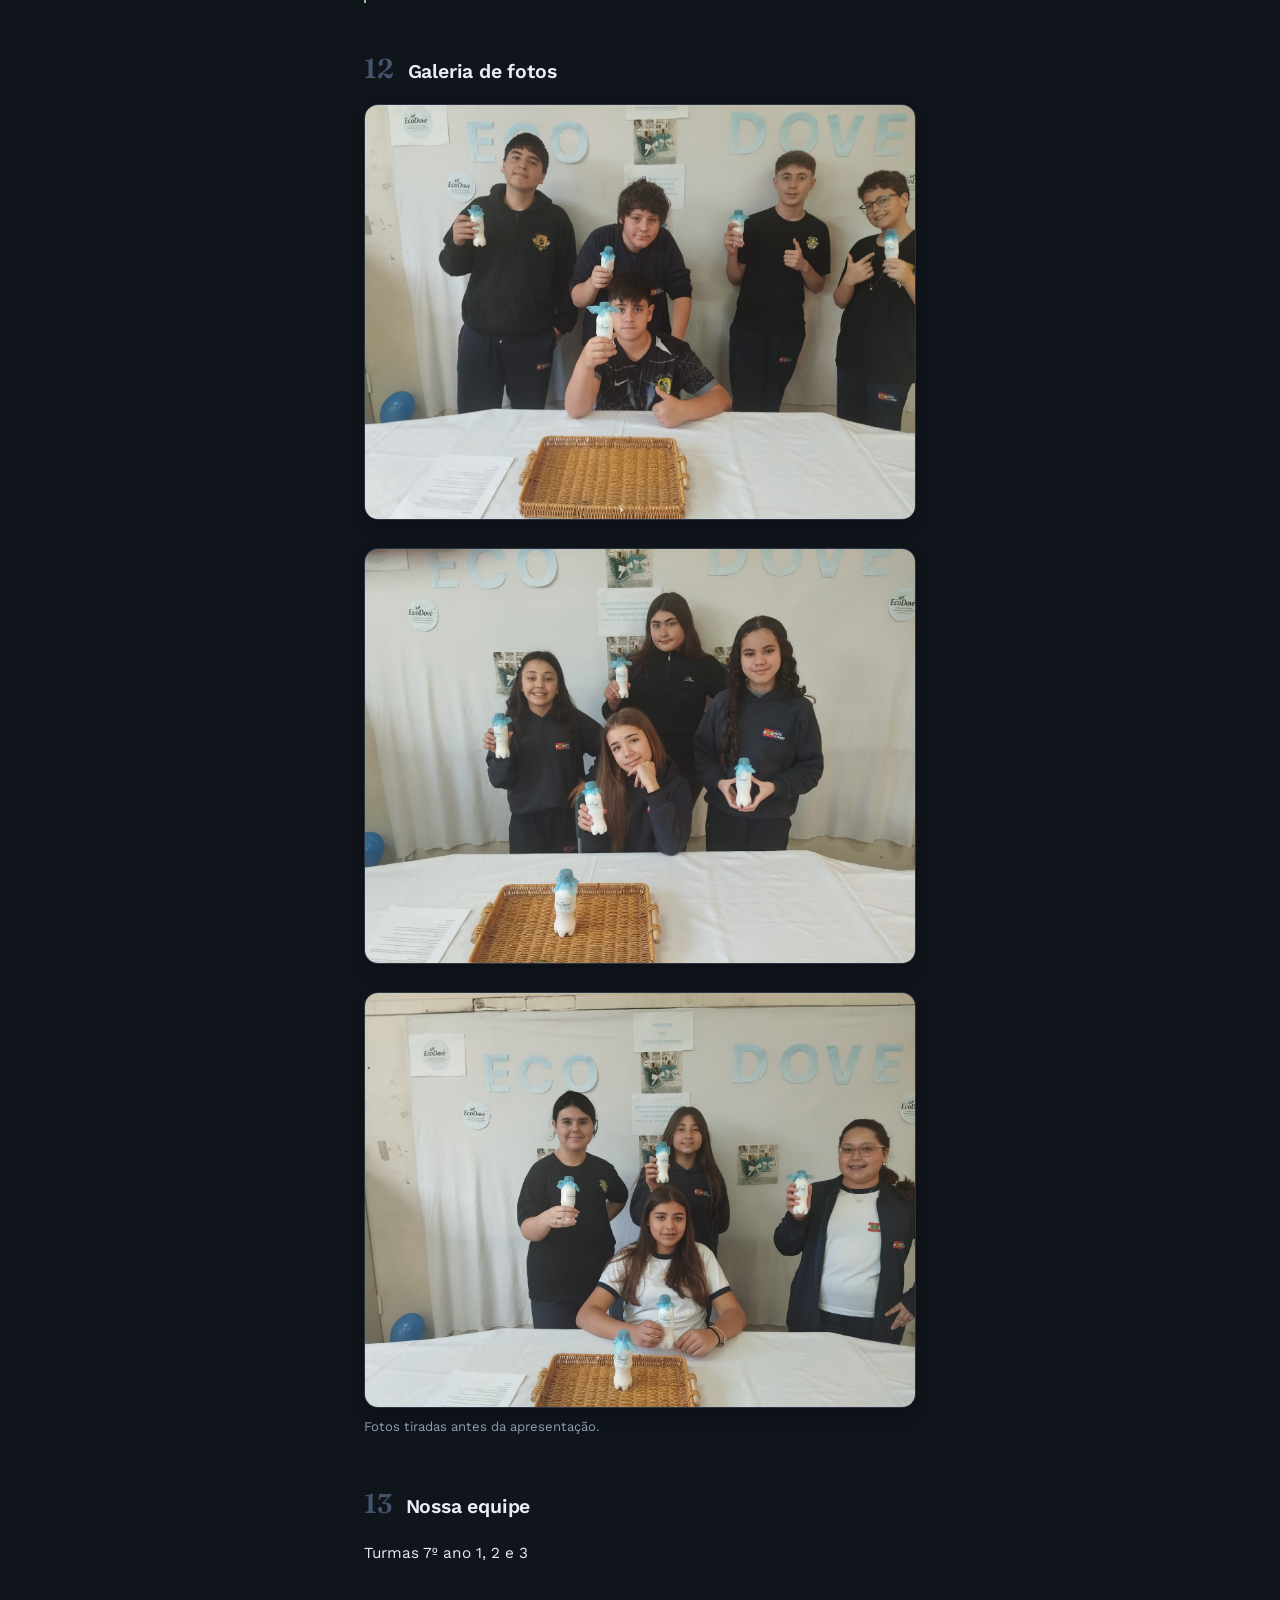
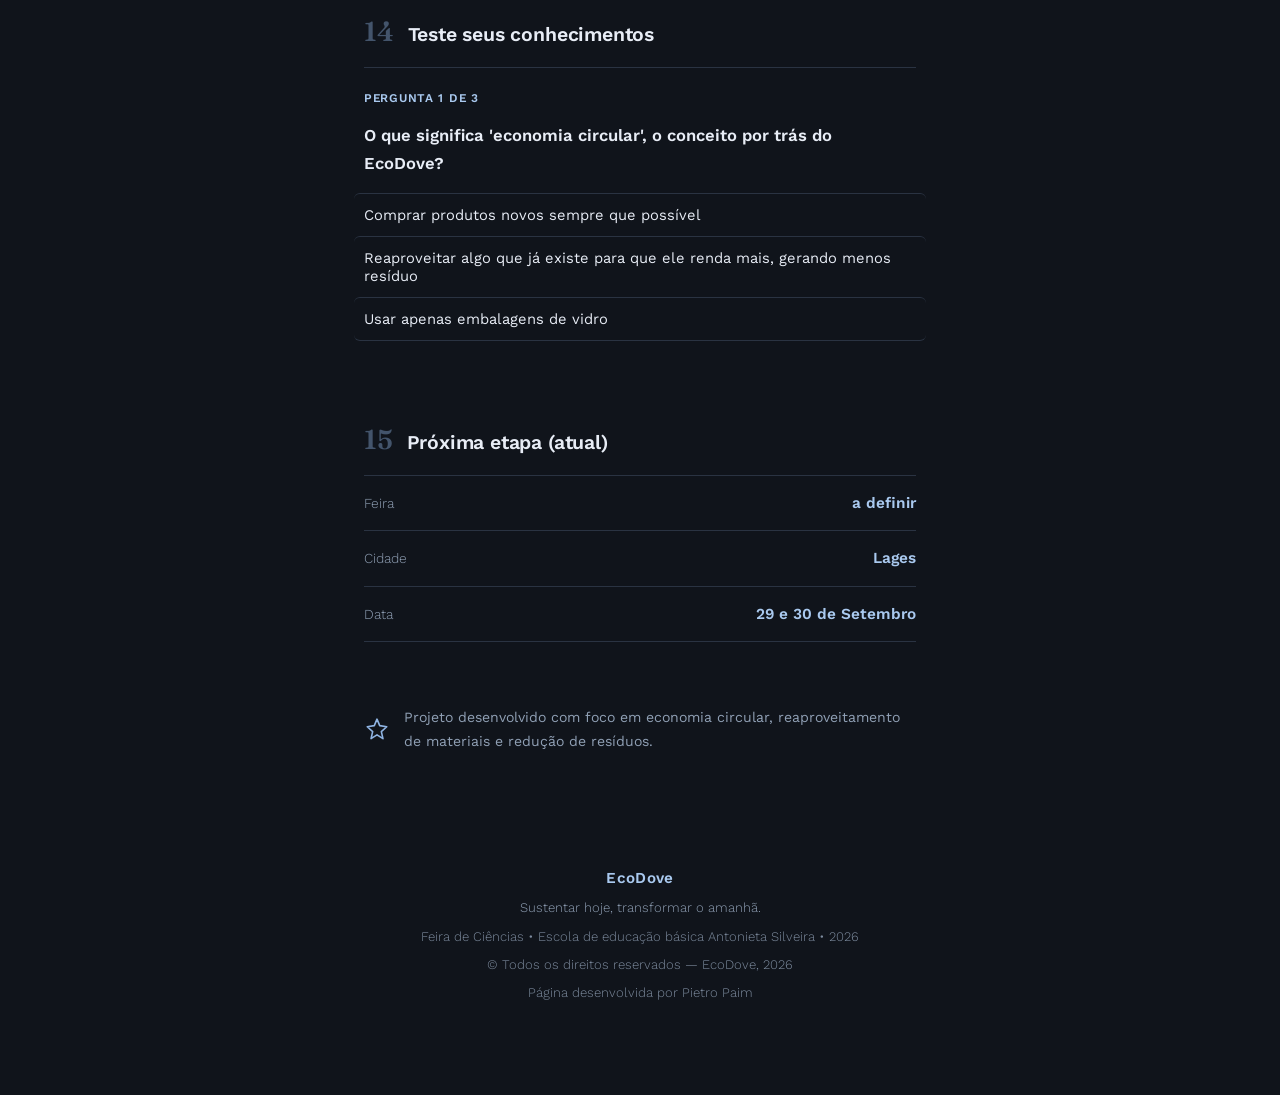
==== commit 41a4a53a: "25" ====
--- a/index.html
+++ b/index.html
@@ -188,7 +188,7 @@
       <div class="info-item reveal">
         <div class="rotulo">Embalagens reutilizadas</div>
         <!-- EDITAR: quantidade de embalagens plásticas reaproveitadas -->
-        <div class="valor editavel">20+</div>
+        <div class="valor editavel">25+</div>
       </div>
     </div>
   </div>
